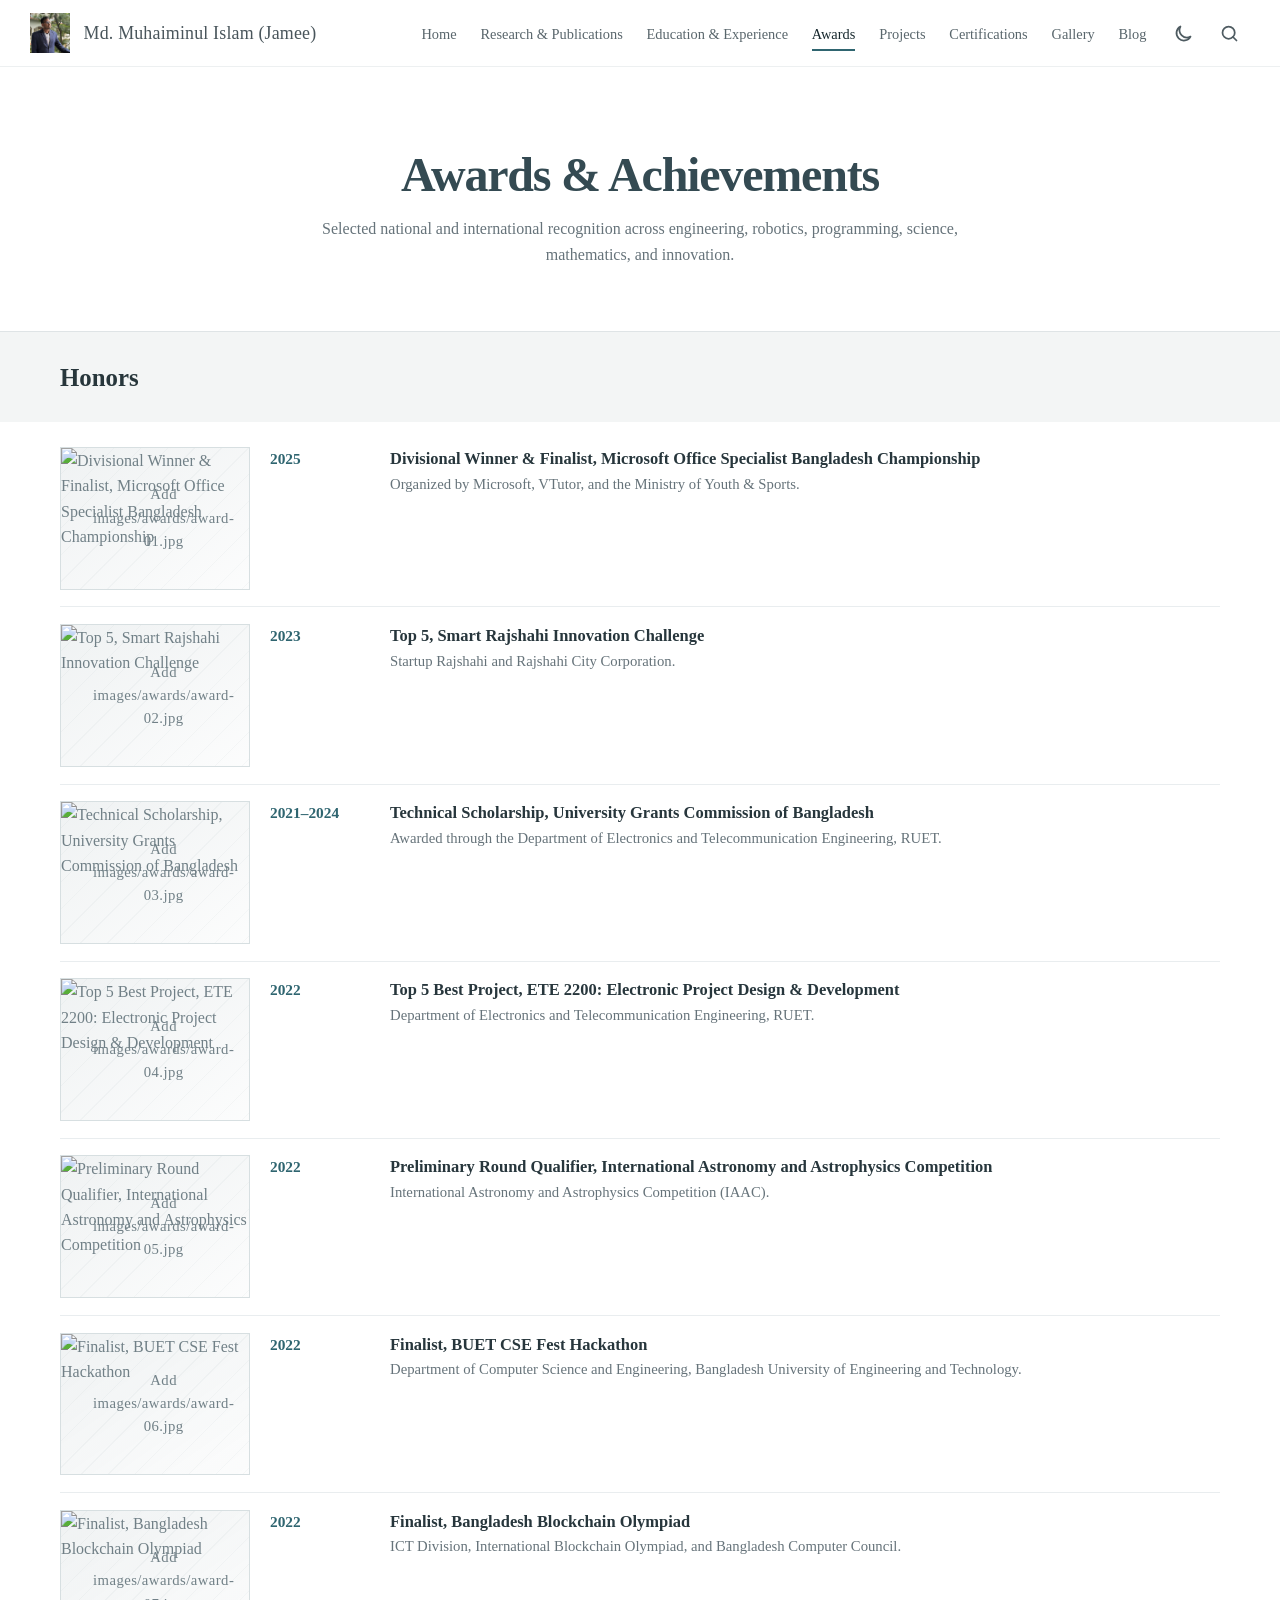
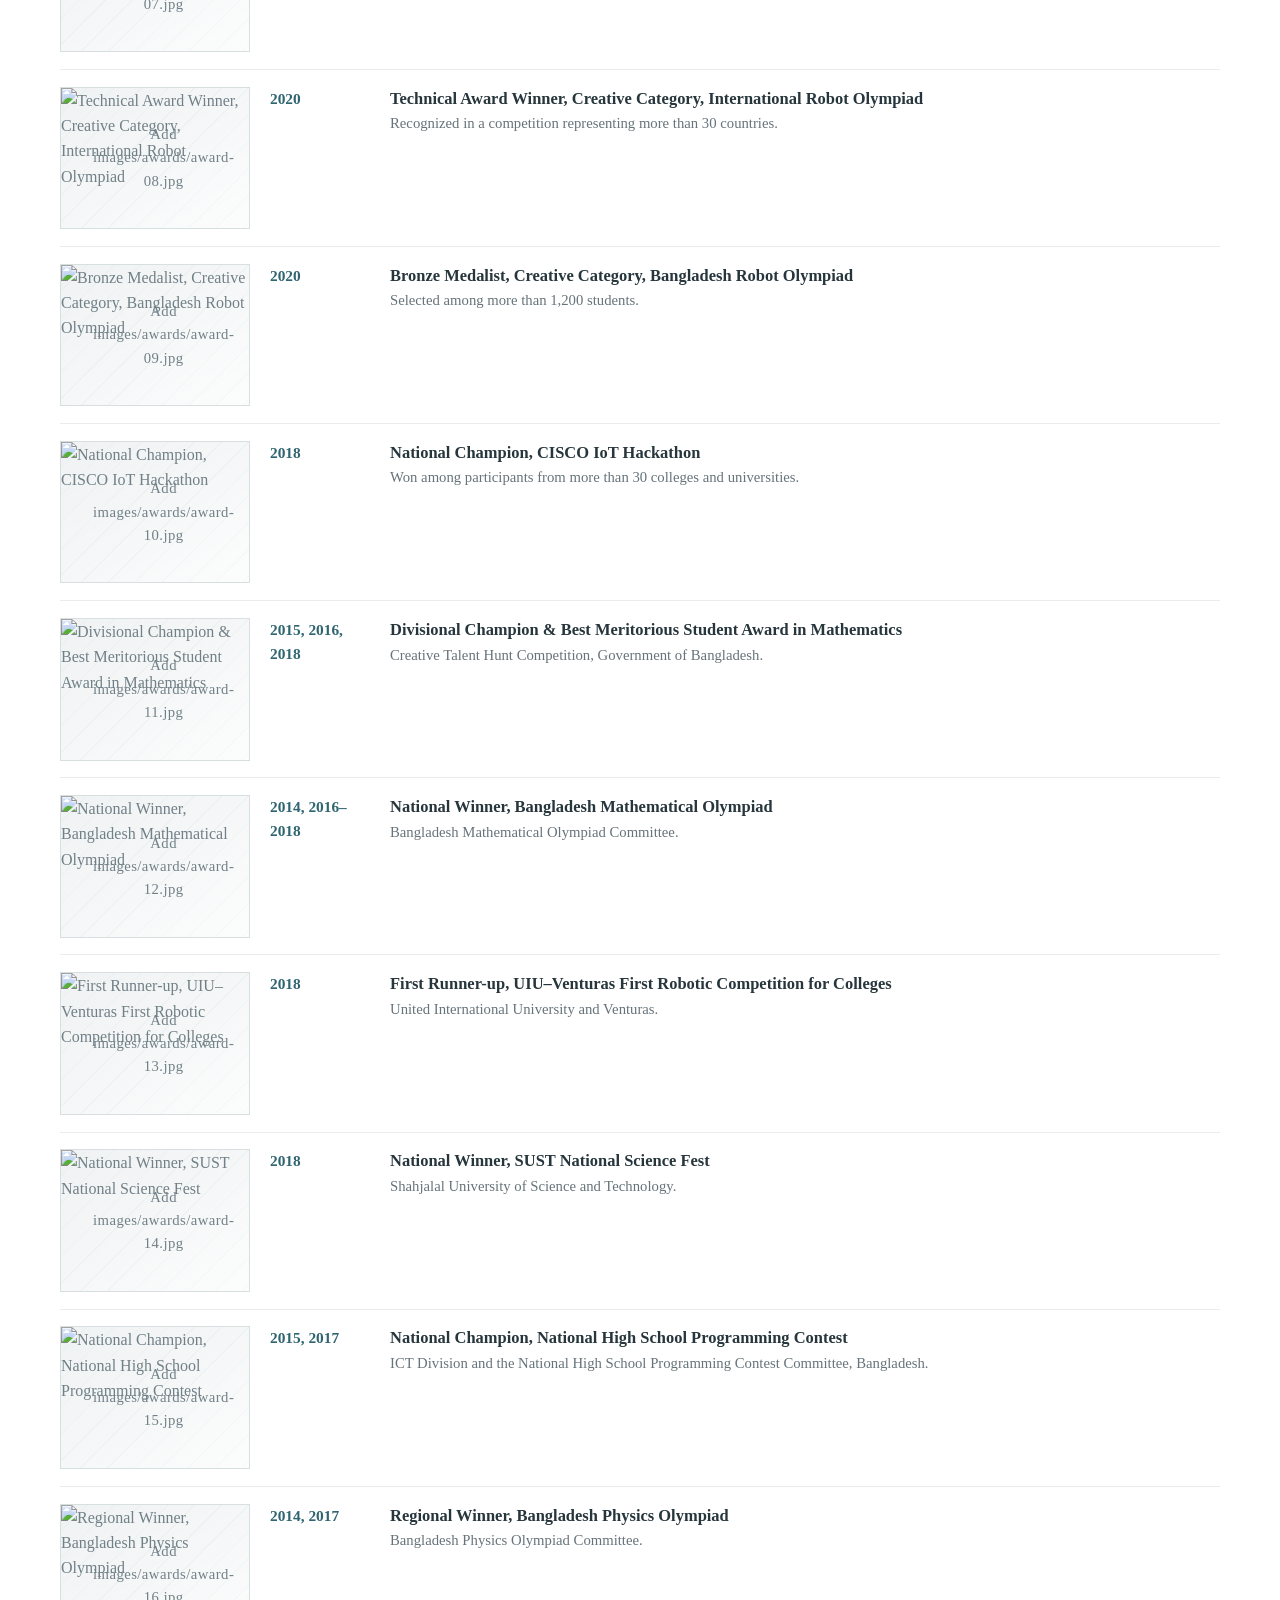
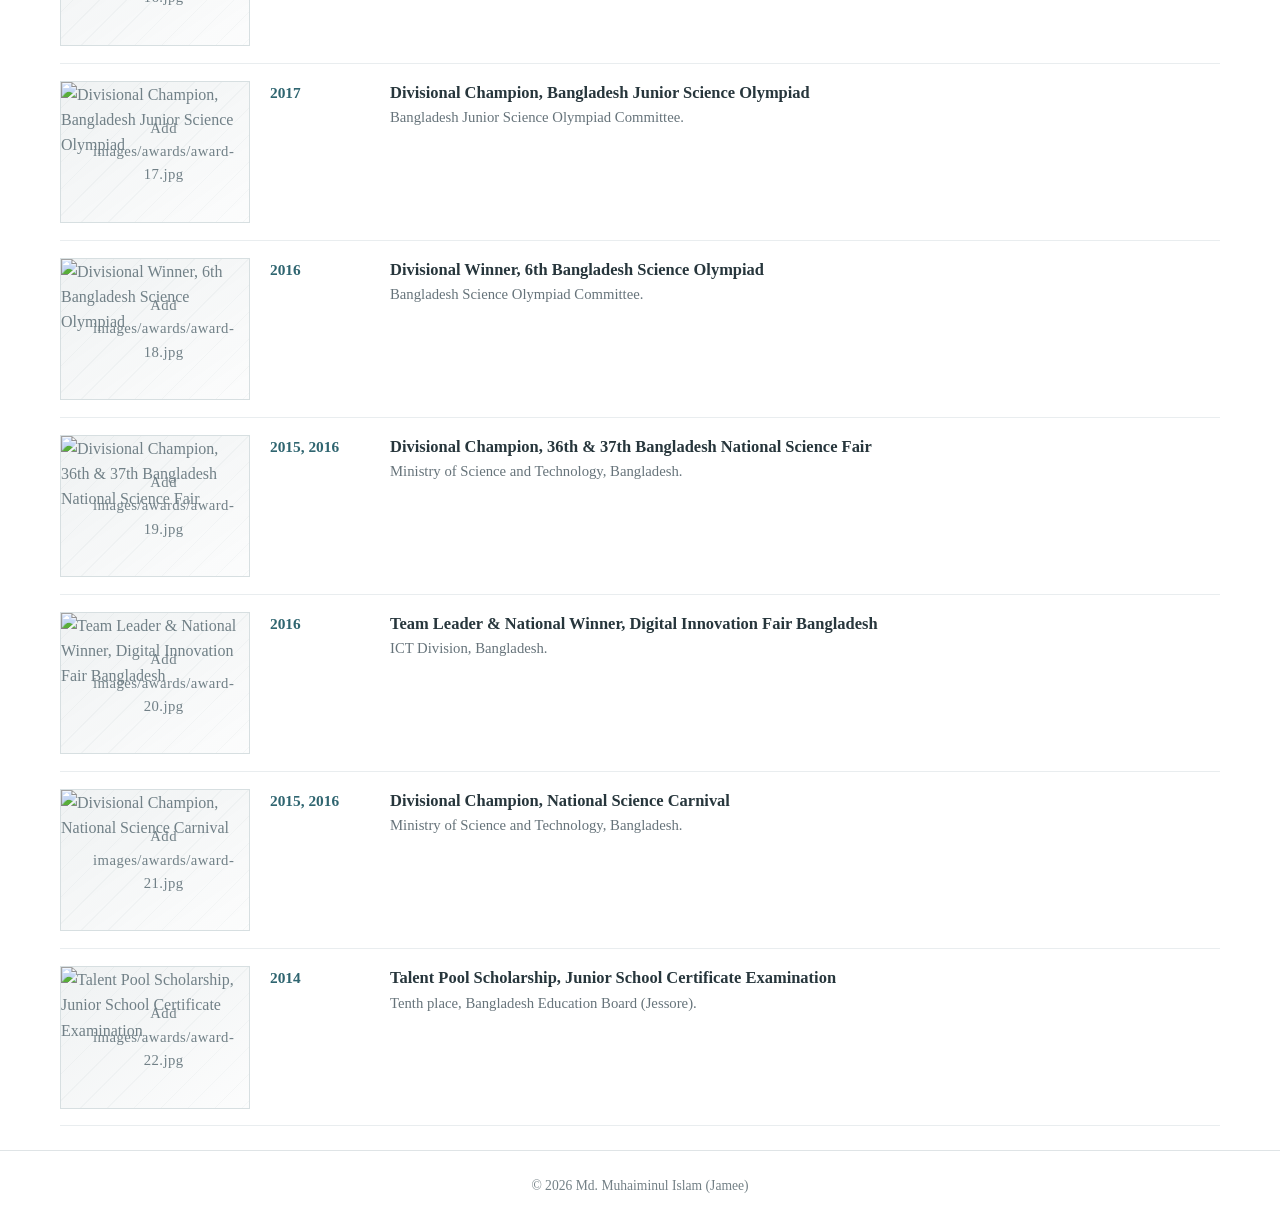
==== awards.html @ 1602b83f "Update display name across portfolio" ====
<!doctype html>
<html lang="en">
<head>
  <meta charset="utf-8">
  <meta name="viewport" content="width=device-width, initial-scale=1">
  <title>Awards & Achievements | Md. Muhaiminul Islam (Jamee)</title>
  <meta name="description" content="Awards and achievements of Md. Muhaiminul Islam (Jamee) in robotics, programming, science, mathematics, innovation, and engineering.">
  <link rel="stylesheet" href="assets/css/site.css">
</head>
<body>
  <a class="skip-link" href="#main-content">Skip to main content</a>
  <header class="site-header"><div class="header-inner"><a class="brand" href="index.html" aria-label="Md. Muhaiminul Islam (Jamee), home"><span class="brand-photo"><span>MIJ</span><img src="images/avatar.jpg" alt=""></span><span>Md. Muhaiminul Islam (Jamee)</span></a><div class="nav-shell"><nav class="site-nav" data-navigation aria-label="Primary navigation"><a href="index.html">Home</a><a href="research.html">Research &amp; Publications</a><a href="experience.html">Education &amp; Experience</a><a href="awards.html" aria-current="page">Awards</a><a href="projects.html">Projects</a><a href="learning.html">Learning</a><a href="gallery.html">Gallery</a><a href="blog.html">Blog</a></nav><button class="icon-button" type="button" data-search-open aria-label="Search this site"><svg viewBox="0 0 24 24" aria-hidden="true"><circle cx="11" cy="11" r="7"></circle><path d="m20 20-4-4"></path></svg></button><button class="menu-button" type="button" data-menu-button aria-expanded="false" aria-label="Open navigation"><svg viewBox="0 0 24 24" aria-hidden="true"><path d="M4 7h16M4 12h16M4 17h16"></path></svg></button></div></div></header>

  <main id="main-content" class="page-shell">
    <header class="page-hero"><h1>Awards &amp; Achievements</h1><p>Selected national and international recognition across engineering, robotics, programming, science, mathematics, and innovation.</p></header>
    <h2 class="band-heading" id="awards-2025">Honors</h2>
    <div class="award-list">
      <article class="award-item"><div class="award-year">2025</div><div><h2>Divisional Winner &amp; Finalist, Microsoft Office Specialist Bangladesh Championship</h2><p>Organized by Microsoft, VTutor, and the Ministry of Youth &amp; Sports.</p></div></article>
      <article class="award-item"><div class="award-year">2023</div><div><h2>Top 5, Smart Rajshahi Innovation Challenge</h2><p>Startup Rajshahi and Rajshahi City Corporation.</p></div></article>
      <article class="award-item"><div class="award-year">2021–2024</div><div><h2>Technical Scholarship, University Grants Commission of Bangladesh</h2><p>Awarded through the Department of Electronics and Telecommunication Engineering, RUET.</p></div></article>
      <article class="award-item"><div class="award-year">2022</div><div><h2>Top 5 Best Project, ETE 2200: Electronic Project Design &amp; Development</h2><p>Department of Electronics and Telecommunication Engineering, RUET.</p></div></article>
      <article class="award-item"><div class="award-year">2022</div><div><h2>Preliminary Round Qualifier, International Astronomy and Astrophysics Competition</h2><p>International Astronomy and Astrophysics Competition (IAAC).</p></div></article>
      <article class="award-item"><div class="award-year">2022</div><div><h2>Finalist, BUET CSE Fest Hackathon</h2><p>Department of Computer Science and Engineering, Bangladesh University of Engineering and Technology.</p></div></article>
      <article class="award-item"><div class="award-year">2022</div><div><h2>Finalist, Bangladesh Blockchain Olympiad</h2><p>ICT Division, International Blockchain Olympiad, and Bangladesh Computer Council.</p></div></article>
      <article class="award-item"><div class="award-year">2020</div><div><h2>Technical Award Winner, Creative Category, International Robot Olympiad</h2><p>Recognized in a competition representing more than 30 countries.</p></div></article>
      <article class="award-item"><div class="award-year">2020</div><div><h2>Bronze Medalist, Creative Category, Bangladesh Robot Olympiad</h2><p>Selected among more than 1,200 students.</p></div></article>
      <article class="award-item"><div class="award-year">2018</div><div><h2>National Champion, CISCO IoT Hackathon</h2><p>Won among participants from more than 30 colleges and universities.</p></div></article>
      <article class="award-item"><div class="award-year">2015, 2016, 2018</div><div><h2>Divisional Champion &amp; Best Meritorious Student Award in Mathematics</h2><p>Creative Talent Hunt Competition, Government of Bangladesh.</p></div></article>
      <article class="award-item"><div class="award-year">2014, 2016–2018</div><div><h2>National Winner, Bangladesh Mathematical Olympiad</h2><p>Bangladesh Mathematical Olympiad Committee.</p></div></article>
      <article class="award-item"><div class="award-year">2018</div><div><h2>First Runner-up, UIU–Venturas First Robotic Competition for Colleges</h2><p>United International University and Venturas.</p></div></article>
      <article class="award-item"><div class="award-year">2018</div><div><h2>National Winner, SUST National Science Fest</h2><p>Shahjalal University of Science and Technology.</p></div></article>
      <article class="award-item"><div class="award-year">2015, 2017</div><div><h2>National Champion, National High School Programming Contest</h2><p>ICT Division and the National High School Programming Contest Committee, Bangladesh.</p></div></article>
      <article class="award-item"><div class="award-year">2014, 2017</div><div><h2>Regional Winner, Bangladesh Physics Olympiad</h2><p>Bangladesh Physics Olympiad Committee.</p></div></article>
      <article class="award-item"><div class="award-year">2017</div><div><h2>Divisional Champion, Bangladesh Junior Science Olympiad</h2><p>Bangladesh Junior Science Olympiad Committee.</p></div></article>
      <article class="award-item"><div class="award-year">2016</div><div><h2>Divisional Winner, 6th Bangladesh Science Olympiad</h2><p>Bangladesh Science Olympiad Committee.</p></div></article>
      <article class="award-item"><div class="award-year">2015, 2016</div><div><h2>Divisional Champion, 36th &amp; 37th Bangladesh National Science Fair</h2><p>Ministry of Science and Technology, Bangladesh.</p></div></article>
      <article class="award-item"><div class="award-year">2016</div><div><h2>Team Leader &amp; National Winner, Digital Innovation Fair Bangladesh</h2><p>ICT Division, Bangladesh.</p></div></article>
      <article class="award-item"><div class="award-year">2015, 2016</div><div><h2>Divisional Champion, National Science Carnival</h2><p>Ministry of Science and Technology, Bangladesh.</p></div></article>
      <article class="award-item"><div class="award-year">2014</div><div><h2>Talent Pool Scholarship, Junior School Certificate Examination</h2><p>Tenth place, Bangladesh Education Board (Jessore).</p></div></article>
    </div>
  </main>

  <footer class="site-footer"><p>© <span data-current-year>2026</span> Md. Muhaiminul Islam (Jamee)</p></footer>
  <div class="search-dialog" data-search-dialog aria-hidden="true" role="dialog" aria-modal="true" aria-labelledby="search-title"><div class="search-panel"><div class="search-topline"><h2 id="search-title">Search this site</h2><button class="search-close" type="button" data-search-close aria-label="Close search">×</button></div><label for="site-search" class="skip-link">Search</label><input id="site-search" class="search-input" type="search" placeholder="Search research, projects, skills…" autocomplete="off" data-search-input><ul class="search-results" data-search-results aria-live="polite"><li class="search-hint">Start typing to search the portfolio.</li></ul></div></div>
  <script src="assets/js/content.js"></script>
  <script src="assets/js/site.js"></script>
</body>
</html>
---- assets/css/site.css ----
:root {
  --font-body: "Book Antiqua", Palatino, "Palatino Linotype", "Palatino LT STD", Georgia, serif;
  --font-heading: "Bookman Old Style", Bookman, "URW Bookman L", Georgia, serif;
  --ink: #20272b;
  --muted: #66737a;
  --heading: #344a52;
  --accent: #2f6570;
  --accent-dark: #214b54;
  --link: #2e5fa6;
  --line: #dfe4e6;
  --band: #f3f5f5;
  --surface: #ffffff;
  --surface-raised: #ffffff;
  --header-bg: rgba(255, 255, 255, 0.97);
  --soft-text: #40545b;
  --code-bg: #eff2f3;
  --code-ink: #27383e;
  --shadow: 0 12px 34px rgba(28, 45, 52, 0.09);
  --radius: 4px;
  --content: 1160px;
  --page-gutter: clamp(0.75rem, 2vw, 1.25rem);
  --page-inset: clamp(1.5rem, 4vw, 2.5rem);
}

* {
  box-sizing: border-box;
}

html {
  scroll-behavior: smooth;
  overflow-x: hidden;
  overflow-x: clip;
}

body {
  min-width: 0;
  margin: 0;
  color: var(--ink);
  background: var(--surface);
  font-family: var(--font-body);
  font-size: 1rem;
  line-height: 1.58;
  -webkit-font-smoothing: antialiased;
  overflow-x: hidden;
  overflow-x: clip;
}

h1,
h2,
h3,
h4,
h5,
h6 {
  font-family: var(--font-heading);
}

main p,
main li {
  text-align: justify;
  text-justify: inter-word;
  overflow-wrap: anywhere;
  hyphens: auto;
}

html.menu-open,
html.search-open,
body.menu-open,
body.search-open {
  overflow: hidden;
}

a {
  color: var(--link);
  text-decoration-thickness: 1px;
  text-underline-offset: 3px;
  overflow-wrap: anywhere;
}

a:hover {
  color: var(--accent-dark);
}

img {
  display: block;
  max-width: 100%;
  height: auto;
}

button,
input {
  font: inherit;
}

.skip-link {
  position: fixed;
  top: 0.5rem;
  left: 0.5rem;
  z-index: 200;
  padding: 0.7rem 1rem;
  color: #fff;
  background: var(--accent-dark);
  transform: translateY(-160%);
  transition: transform 160ms ease;
}

.skip-link:focus {
  transform: translateY(0);
}

.site-header {
  position: sticky;
  top: 0;
  z-index: 100;
  border-bottom: 1px solid #edf0f1;
  background: var(--header-bg);
  backdrop-filter: blur(10px);
}

.header-inner {
  display: flex;
  width: min(calc(100% - var(--page-inset)), 1220px);
  min-height: 66px;
  margin: 0 auto;
  align-items: center;
  justify-content: space-between;
  gap: 2rem;
}

.brand {
  display: inline-flex;
  min-width: max-content;
  align-items: center;
  gap: 0.85rem;
  color: #49555b;
  font-size: 1.12rem;
  font-family: var(--font-heading);
  font-weight: 400;
  letter-spacing: 0.01em;
  text-decoration: none;
}

.brand > span:last-child {
  white-space: nowrap;
}

.brand:hover {
  color: var(--heading);
}

.brand-photo {
  position: relative;
  display: grid;
  width: 40px;
  height: 40px;
  overflow: hidden;
  place-items: center;
  color: #fff;
  background: var(--heading);
  font-size: 0.78rem;
  font-weight: 900;
  letter-spacing: 0.08em;
}

.brand-photo img {
  position: absolute;
  inset: 0;
  width: 100%;
  height: 100%;
  object-fit: cover;
}

.nav-shell {
  display: flex;
  min-width: 0;
  align-items: center;
  gap: 0.25rem;
}

.site-nav {
  display: flex;
  align-items: center;
  gap: 0.05rem;
}

.site-nav a {
  position: relative;
  padding: 1.3rem 0.72rem 1.15rem;
  color: #59666c;
  font-size: 0.9rem;
  text-decoration: none;
  white-space: nowrap;
}

.site-nav a::after {
  position: absolute;
  right: 0.72rem;
  bottom: 0.82rem;
  left: 0.72rem;
  height: 2px;
  content: "";
  background: var(--accent);
  transform: scaleX(0);
  transform-origin: center;
  transition: transform 150ms ease;
}

.site-nav a:hover,
.site-nav a[aria-current="page"] {
  color: #17282e;
}

.site-nav a:hover::after,
.site-nav a[aria-current="page"]::after {
  transform: scaleX(1);
}

.icon-button,
.menu-button {
  display: inline-grid;
  width: 42px;
  height: 42px;
  border: 0;
  border-radius: 50%;
  place-items: center;
  color: #4e5b61;
  background: transparent;
  cursor: pointer;
  transition: background-color 150ms ease, color 150ms ease;
}

.icon-button:hover,
.menu-button:hover {
  color: var(--accent-dark);
  background: var(--band);
}

.icon-button svg,
.menu-button svg {
  width: 21px;
  height: 21px;
  fill: none;
  stroke: currentColor;
  stroke-linecap: round;
  stroke-linejoin: round;
  stroke-width: 2;
}

.menu-button {
  display: none;
}

.page-shell {
  min-height: calc(100vh - 152px);
}

.home-wrap,
.content-wrap {
  width: min(calc(100% - var(--page-inset)), var(--content));
  margin: 0 auto;
}

.home-intro {
  display: grid;
  padding: 2rem 0 2.65rem;
  grid-template-columns: minmax(270px, 0.82fr) minmax(0, 1.18fr);
  gap: clamp(1.5rem, 3.2vw, 2.2rem);
  align-items: start;
}

.home-intro > *,
.quick-grid > *,
.timeline-item > *,
.award-item > *,
.project-grid > *,
.learning-grid > *,
.gallery-grid > *,
.blog-entry > * {
  min-width: 0;
}

.profile-panel {
  position: sticky;
  top: 90px;
}

.media-frame {
  position: relative;
  display: grid;
  width: 100%;
  overflow: hidden;
  place-items: center;
  color: #718087;
  border: 1px solid #d7dfe1;
  background:
    linear-gradient(145deg, rgba(55, 89, 98, 0.08), rgba(55, 89, 98, 0.015)),
    repeating-linear-gradient(135deg, transparent 0 18px, rgba(55, 89, 98, 0.035) 18px 19px);
}

.media-frame::before {
  max-width: 22rem;
  padding: clamp(1rem, 4vw, 2rem);
  content: attr(data-placeholder);
  text-align: center;
  font-size: 0.92rem;
  letter-spacing: 0.03em;
}

.media-frame img {
  position: absolute;
  inset: 0;
  width: 100%;
  height: 100%;
  object-fit: cover;
}

.profile-image {
  min-height: 0;
  aspect-ratio: 4 / 5;
}

.social-links {
  display: grid;
  padding: 0.85rem 0 0;
  grid-template-columns: repeat(2, minmax(0, 1fr));
  gap: 0.3rem 1.6rem;
}

.social-links a {
  display: inline-flex;
  min-width: 0;
  align-items: center;
  gap: 0.45rem;
  color: #2f58a0;
  font-family: var(--font-heading);
  font-size: 0.98rem;
  text-decoration: none;
  transition: color 140ms ease, transform 140ms ease;
}

.profile-link-icon {
  display: inline-grid;
  width: 1.05rem;
  height: 1.05rem;
  flex: 0 0 1.05rem;
  place-items: center;
  color: var(--accent);
}

.profile-link-icon svg {
  width: 100%;
  height: 100%;
  fill: none;
  stroke: currentColor;
  stroke-linecap: round;
  stroke-linejoin: round;
  stroke-width: 1.8;
}

.social-column {
  display: grid;
  align-content: start;
  gap: 0.3rem;
}

.profile-contact {
  margin: 0;
  padding: 0.85rem 0;
  border-bottom: 1px solid var(--line);
  color: var(--muted);
  font-size: 0.92rem;
  list-style: none;
}

.profile-contact li {
  display: grid;
  padding: 0.14rem 0;
  grid-template-columns: 4.5rem minmax(0, 1fr);
  gap: 0.5rem;
  text-align: left;
}

.profile-contact strong {
  display: inline-flex;
  align-items: center;
  gap: 0.4rem;
  color: var(--heading);
  font-family: var(--font-heading);
}

.profile-contact a {
  text-decoration: none;
}

.social-links a:hover {
  color: var(--accent-dark);
  transform: translateY(-1px);
}

.social-links .pending-link {
  cursor: help;
  text-decoration-style: dashed;
}

.bio-panel h1 {
  margin: -0.15rem 0 1.15rem;
  color: var(--heading);
  font-size: clamp(1rem, 5vw, 2.85rem);
  font-weight: 900;
  letter-spacing: -0.025em;
  line-height: 1.1;
  white-space: nowrap;
}

.research-line {
  margin: 0 0 1rem;
  color: #2f3b40;
  line-height: 1.55;
}

.bio-panel p:not(.research-line) {
  margin: 0 0 1rem;
  text-align: justify;
}

.quick-grid {
  display: grid;
  padding: 3.4rem 0;
  border-top: 1px solid var(--line);
  grid-template-columns: repeat(2, minmax(0, 1fr));
  gap: 2.8rem 4rem;
}

.home-section h2,
.section-heading {
  margin: 0 0 1.05rem;
  color: var(--heading);
  font-size: 1.65rem;
  font-weight: 700;
  line-height: 1.2;
}

.skills-section {
  grid-column: 1 / -1;
}

.full-grid-section {
  grid-column: 1 / -1;
}

.skills-summary {
  margin: 0;
  padding: 0.75rem 0 0 1.35rem;
  border-top: 2px solid #7b8589;
}

.skills-summary li {
  margin: 0.17rem 0;
  padding-left: 0.12rem;
  color: var(--ink);
  line-height: 1.34;
}

.skills-summary strong {
  color: #171d20;
  font-family: var(--font-heading);
}

.tag-list {
  display: flex;
  margin: 0;
  padding: 0;
  flex-wrap: wrap;
  gap: 0.55rem;
  list-style: none;
}

.tag-list li {
  padding: 0.42rem 0.72rem;
  border: 1px solid #d8e0e2;
  border-radius: 999px;
  color: #40545b;
  background: #fafbfb;
  font-size: 0.88rem;
}

.plain-list,
.news-list {
  margin: 0;
  padding: 0;
  list-style: none;
}

.plain-list li {
  position: relative;
  margin: 0 0 0.55rem;
  padding-left: 1.05rem;
}

.home-detail-list {
  padding-top: 0.7rem;
  border-top: 2px solid #7b8589;
}

.home-detail-list li {
  margin-bottom: 0.25rem;
  line-height: 1.38;
}

.plain-list li::before {
  position: absolute;
  top: 0.65em;
  left: 0;
  width: 5px;
  height: 5px;
  border-radius: 50%;
  content: "";
  background: var(--accent);
}

.news-list li {
  display: grid;
  padding: 0.78rem 0;
  border-bottom: 1px solid #e8ecee;
  grid-template-columns: 4rem 1fr;
  gap: 1rem;
  transition: background-color 150ms ease, box-shadow 150ms ease, transform 150ms ease;
}

.news-list li:hover {
  border-color: transparent;
  border-radius: var(--radius);
  background: var(--band);
  box-shadow: 0 7px 20px rgba(28, 45, 52, 0.07);
  transform: translateX(4px);
}

.news-list li:last-child {
  border-bottom: 0;
}

.news-year {
  color: var(--accent);
  font-weight: 900;
}

.page-hero {
  padding: clamp(2.5rem, 7vw, 5.1rem) 1.25rem clamp(2rem, 5vw, 4.1rem);
  border-bottom: 1px solid var(--line);
  text-align: center;
}

.page-hero h1 {
  margin: 0;
  color: var(--heading);
  font-size: clamp(2.15rem, 5vw, 3rem);
  font-weight: 900;
  letter-spacing: -0.025em;
  line-height: 1.08;
}

.page-hero p {
  max-width: 700px;
  margin: 1rem auto 0;
  color: var(--muted);
  text-align: center;
}

.year-block,
.section-block {
  padding-bottom: 2.5rem;
}

.year-heading,
.band-heading {
  margin: 0;
  padding: 1.6rem max(1.25rem, calc((100vw - var(--content)) / 2));
  color: #27363b;
  background: var(--band);
  font-family: var(--font-heading);
  font-size: 1.55rem;
  font-weight: 700;
}

.publication-list,
.timeline,
.award-list,
.project-grid,
.learning-grid,
.gallery-grid {
  width: min(calc(100% - var(--page-inset)), var(--content));
  margin-right: auto;
  margin-left: auto;
}

.publication-item {
  padding: 1.75rem 0;
  border-bottom: 1px solid #e8ecee;
}

.publication-item:last-child {
  border-bottom: 0;
}

.publication-item h2 {
  margin: 0 0 0.2rem;
  color: #252d31;
  font-family: var(--font-heading);
  font-size: 1.06rem;
  line-height: 1.42;
}

.publication-item p {
  margin: 0.1rem 0;
  color: #3e484d;
}

.publication-links {
  display: flex;
  margin-top: 0.5rem;
  flex-wrap: wrap;
  gap: 0.9rem;
  font-size: 0.9rem;
}

.section-intro {
  max-width: 780px;
  margin: 0 auto;
  padding: 2.4rem 0 2.8rem;
  color: #445158;
  text-align: center;
}

.section-intro p {
  margin: 0;
}

.data-record-note {
  padding: 0 0 4rem;
}

.timeline {
  padding-top: 0.6rem;
  padding-bottom: 1.2rem;
}

.timeline-item {
  display: grid;
  padding: 1.7rem 0;
  border-bottom: 1px solid #e7ebed;
  grid-template-columns: 210px minmax(0, 1fr);
  gap: 2rem;
}

.timeline-visual {
  min-height: 0;
  aspect-ratio: 4 / 3;
  grid-column: 1;
  grid-row: 1 / span 2;
}

.timeline-item:last-child {
  border-bottom: 0;
}

.timeline-meta {
  display: flex;
  grid-column: 2;
  align-items: baseline;
  justify-content: space-between;
  gap: 1rem;
  color: var(--muted);
  font-size: 0.9rem;
}

.timeline-meta strong {
  display: inline;
  color: var(--accent);
  font-size: 1rem;
}

.timeline-content {
  grid-column: 2;
}

.timeline-content h2,
.timeline-content h3 {
  margin: 0 0 0.25rem;
  color: #25363c;
  font-family: var(--font-heading);
  font-size: 1.15rem;
}

.timeline-role {
  margin: 0 0 0.6rem;
  color: #4a5a60;
  font-style: italic;
}

.timeline-content p:last-child,
.timeline-content ul:last-child {
  margin-bottom: 0;
}

.compact-points {
  margin: 0.65rem 0 0;
  padding-left: 1.15rem;
}

.compact-points li {
  margin-bottom: 0.35rem;
}

.award-list {
  padding: 0.5rem 0 1.5rem;
}

.award-item {
  display: grid;
  padding: 1.05rem 0;
  border-bottom: 1px solid #e9edef;
  grid-template-columns: 190px 100px minmax(0, 1fr);
  gap: 1.25rem;
}

.award-media {
  min-height: 0;
  aspect-ratio: 4 / 3;
}

.award-year {
  color: var(--accent);
  font-size: 0.96rem;
  font-weight: 900;
}

.award-item h2 {
  margin: 0 0 0.15rem;
  color: #27363c;
  font-family: var(--font-heading);
  font-size: 1.03rem;
  line-height: 1.4;
}

.award-item p {
  margin: 0;
  color: var(--muted);
  font-size: 0.92rem;
}

.project-grid,
.learning-grid,
.gallery-grid {
  display: grid;
  padding: 2.6rem 0 3.5rem;
  grid-template-columns: repeat(2, minmax(0, 1fr));
  gap: 1.6rem;
}

.project-card,
.learning-card,
.gallery-card {
  overflow: hidden;
  border: 1px solid #dfe5e7;
  border-radius: var(--radius);
  background: var(--surface-raised);
  transition: border-color 150ms ease, box-shadow 150ms ease, transform 150ms ease;
}

.project-card:hover,
.learning-card:hover,
.gallery-card:hover {
  border-color: #c4d0d4;
  box-shadow: var(--shadow);
  transform: translateY(-2px);
}

.project-card {
  display: flex;
  min-height: 100%;
  flex-direction: column;
}

.project-card .media-frame {
  min-height: 0;
  aspect-ratio: 16 / 10;
  border: 0;
  border-bottom: 1px solid #dfe5e7;
}

.project-copy {
  display: flex;
  height: 100%;
  padding: 1.35rem 1.5rem 1.5rem;
  flex-direction: column;
}

.project-number {
  margin-bottom: 1rem;
  color: var(--accent);
  font-size: 0.82rem;
  font-weight: 900;
  letter-spacing: 0.12em;
  text-transform: uppercase;
}

.project-card h2 {
  margin: 0 0 0.75rem;
  color: #24343a;
  font-family: var(--font-heading);
  font-size: 1.25rem;
  line-height: 1.35;
}

.project-card p {
  margin: 0 0 1rem;
  color: #4d5a60;
}

.project-skills-title {
  margin-top: auto;
  color: var(--heading);
  font-family: var(--font-heading);
}

.project-skill-list {
  margin: 0.35rem 0 0;
  padding-left: 1.2rem;
}

.project-skill-list li {
  margin: 0.16rem 0;
  text-align: left;
}

.project-card .tag-list {
  display: block;
  margin-top: auto;
  padding-left: 1.2rem;
  list-style: disc;
}

.project-card .tag-list::before {
  display: block;
  margin: 0 0 0.35rem -1.2rem;
  color: var(--heading);
  content: "Skills:";
  font-family: var(--font-heading);
  font-weight: 700;
}

.project-card .tag-list li {
  margin: 0.16rem 0;
  padding: 0;
  border: 0;
  border-radius: 0;
  color: var(--ink);
  background: transparent;
  text-align: left;
}

.learning-grid {
  grid-template-columns: repeat(2, minmax(0, 1fr));
}

.learning-card .media-frame {
  min-height: 0;
  aspect-ratio: 16 / 10;
  border: 0;
  border-bottom: 1px solid #dfe5e7;
}

.learning-copy,
.gallery-caption {
  padding: 1rem 1.15rem 1.15rem;
}

.learning-copy h2,
.gallery-caption h2 {
  margin: 0 0 0.25rem;
  color: #27383e;
  font-family: var(--font-heading);
  font-size: 1.05rem;
  line-height: 1.35;
}

.learning-copy p,
.gallery-caption p {
  margin: 0;
  color: var(--muted);
  font-size: 0.9rem;
}

.learning-status {
  display: inline-block;
  padding: 0.18rem 0.5rem;
  border: 1px solid #cad7da;
  border-radius: 999px;
  color: var(--accent-dark);
  background: #f5f9f9;
  font-size: 0.72rem;
  font-weight: 900;
  letter-spacing: 0.05em;
  text-transform: uppercase;
}

.learning-actions {
  display: flex;
  margin-top: 0.65rem;
  align-items: center;
  flex-wrap: wrap;
  gap: 0.55rem;
}

.certificate-link {
  color: var(--link);
  font-family: var(--font-heading);
  font-size: 0.82rem;
  font-weight: 700;
  text-decoration: none;
}

.certificate-link:hover {
  text-decoration: underline;
}

.gallery-grid {
  grid-template-columns: repeat(3, minmax(0, 1fr));
}

.gallery-card .media-frame {
  aspect-ratio: 4 / 3;
  border: 0;
  border-bottom: 1px solid #dfe5e7;
}

.replacement-note {
  padding: 1rem 1.2rem;
  border: 1px solid #cad7da;
  border-left: 4px solid var(--accent);
  color: #405159;
  background: #f7fafa;
}

.replacement-note strong {
  color: var(--heading);
}

.blog-page {
  --blog-bg: var(--surface);
  --blog-surface: var(--band);
  --blog-line: var(--line);
  --blog-text: var(--ink);
  --blog-heading: var(--heading);
  color: var(--blog-text);
  background: var(--blog-bg);
}

.blog-page .site-header {
  border-color: var(--blog-line);
  background: var(--header-bg);
}

.blog-page .brand,
.blog-page .site-nav a,
.blog-page .icon-button,
.blog-page .menu-button {
  color: var(--muted);
}

.blog-page .brand:hover,
.blog-page .site-nav a:hover,
.blog-page .site-nav a[aria-current="page"],
.blog-page .icon-button:hover,
.blog-page .menu-button:hover {
  color: var(--heading);
}

.blog-page .icon-button:hover,
.blog-page .menu-button:hover {
  background: var(--band);
}

.blog-page .site-nav a::after {
  background: #839fc8;
}

.blog-page .brand-photo {
  color: #fff;
  background: var(--heading);
}

.blog-main,
.article-main {
  width: min(calc(100% - var(--page-inset)), 880px);
  margin: 0 auto;
  padding: 3.3rem 0 5rem;
}

.blog-main h1,
.article-main h1,
.article-main h2,
.article-main h3 {
  color: var(--blog-heading);
  font-family: var(--font-heading);
}

.blog-main h1 {
  margin: 0 0 0.6rem;
  font-size: clamp(2.4rem, 6vw, 3.2rem);
  line-height: 1.1;
}

.blog-lead {
  max-width: 820px;
  margin: 0 0 2.6rem;
  color: var(--muted);
  font-size: 1.08rem;
}

.blog-list {
  margin: 0;
  padding: 0;
  list-style: none;
}

.blog-entry {
  display: grid;
  padding: 1.2rem 0 1.6rem;
  border-bottom: 1px solid var(--blog-line);
  grid-template-columns: 106px minmax(0, 1fr);
  gap: 1.4rem;
}

.blog-thumb {
  display: block;
  color: inherit;
  text-decoration: none;
}

.blog-thumb .media-frame {
  width: 106px;
  aspect-ratio: 1;
  border-color: var(--blog-line);
  border-radius: 5px;
}

.blog-icon {
  display: grid;
  width: 106px;
  aspect-ratio: 1;
  border: 1px solid var(--blog-line);
  border-radius: 5px;
  place-items: center;
  color: var(--accent);
  background: var(--blog-surface);
  font-family: var(--font-heading);
  font-size: 2rem;
}

.blog-entry h2 {
  margin: 0 0 0.35rem;
  color: var(--blog-heading);
  font-family: var(--font-heading);
  font-size: 1.18rem;
}

.blog-entry h2 a {
  color: inherit;
  text-decoration: none;
}

.blog-entry h2 a:hover {
  color: var(--link);
}

.blog-entry time,
.blog-entry p {
  color: var(--muted);
}

.blog-entry p {
  margin: 0.3rem 0 0;
}

.draft-badge {
  display: inline-block;
  margin-top: 0.75rem;
  color: #8493a6;
  font-size: 0.75rem;
  font-weight: 900;
  letter-spacing: 0.1em;
  text-transform: uppercase;
}

.blog-page .site-footer {
  border-color: var(--blog-line);
  color: var(--muted);
}

.blog-page .site-footer a {
  color: var(--link);
}

.blog-page .search-dialog {
  background: color-mix(in srgb, var(--surface) 97%, transparent);
}

.blog-page .search-topline h2,
.blog-page .search-results a {
  color: var(--blog-heading);
}

.blog-page .search-input {
  color: var(--ink);
}

.blog-page .search-results li {
  border-color: var(--blog-line);
}

.article-main {
  max-width: 880px;
}

.article-main > header {
  margin-bottom: 1.8rem;
}

.article-main h1 {
  max-width: 850px;
  margin: 0 0 0.7rem;
  font-size: clamp(2.2rem, 5.5vw, 3.3rem);
  line-height: 1.12;
}

.article-date {
  color: var(--muted);
}

.article-hero {
  display: grid;
  min-height: clamp(190px, 35vw, 310px);
  margin: 1.8rem 0 2rem;
  border: 1px solid var(--blog-line);
  border-radius: 8px;
  place-items: center;
  color: var(--accent);
  background: var(--blog-surface);
  text-align: center;
}

.article-main p,
.article-main li {
  font-size: 1.02rem;
  line-height: 1.72;
}

.article-main h2 {
  margin: 2.4rem 0 0.75rem;
  font-size: 1.8rem;
}

.article-main h3 {
  margin: 1.8rem 0 0.55rem;
  font-size: 1.28rem;
}

.article-main code {
  padding: 0.12rem 0.3rem;
  border-radius: 3px;
  color: var(--code-ink);
  background: var(--code-bg);
}

.article-main pre {
  max-width: 100%;
  overflow-x: auto;
  padding: 1.2rem;
  border: 1px solid var(--line);
  border-radius: 5px;
  background: var(--code-bg);
}

.article-main pre code {
  padding: 0;
  background: transparent;
}

.back-link {
  display: inline-block;
  margin-top: 2.2rem;
  color: var(--link);
}

.site-footer {
  padding: 1.5rem 1.25rem;
  border-top: 1px solid var(--line);
  color: #738086;
  font-size: 0.85rem;
  text-align: center;
}

.site-footer p {
  margin: 0;
}

.search-dialog {
  position: fixed;
  z-index: 300;
  inset: 0;
  display: none;
  overflow-y: auto;
  padding: clamp(1.5rem, 7vw, 5rem) 1.25rem;
  align-items: flex-start;
  justify-content: center;
  background: rgba(242, 245, 246, 0.98);
}

.search-dialog.is-open {
  display: flex;
}

.search-panel {
  width: min(100%, 760px);
}

.search-topline {
  display: flex;
  margin-bottom: 1.5rem;
  align-items: center;
  justify-content: space-between;
  gap: 1rem;
}

.search-topline h2 {
  margin: 0;
  color: var(--heading);
  font-size: clamp(2rem, 6vw, 3.2rem);
  font-weight: 900;
}

.search-close {
  border: 0;
  color: #45555c;
  background: transparent;
  font-size: 2rem;
  cursor: pointer;
}

.search-input {
  width: 100%;
  padding: 1rem 0;
  border: 0;
  border-bottom: 2px solid #9aa8ad;
  outline: 0;
  color: #203036;
  background: transparent;
  font-size: 1.35rem;
}

.search-input:focus {
  border-color: var(--accent);
}

.search-results {
  margin: 1.5rem 0 0;
  padding: 0;
  list-style: none;
}

.search-results li {
  padding: 1rem 0;
  border-bottom: 1px solid #d8dfe1;
}

.search-results a {
  display: block;
  color: #2b3b41;
  font-size: 1.05rem;
  font-weight: 700;
  text-decoration: none;
}

.search-results p {
  margin: 0.2rem 0 0;
  color: var(--muted);
  font-size: 0.92rem;
}

.search-hint {
  color: var(--muted);
}

html[data-theme="dark"] {
  color-scheme: dark;
  --ink: #dbe2e4;
  --muted: #aab6ba;
  --heading: #edf2f3;
  --accent: #8cb9c2;
  --accent-dark: #b8dbe0;
  --link: #9fc1f2;
  --line: #344247;
  --band: #192226;
  --surface: #111719;
  --surface-raised: #172024;
  --header-bg: rgba(17, 23, 25, 0.97);
  --soft-text: #c0cbce;
  --code-bg: #0d1214;
  --code-ink: #dbe6e9;
  --shadow: 0 14px 34px rgba(0, 0, 0, 0.3);
}

html[data-theme="dark"] .site-header {
  border-color: var(--line);
}

html[data-theme="dark"] .brand,
html[data-theme="dark"] .site-nav a,
html[data-theme="dark"] .icon-button,
html[data-theme="dark"] .menu-button {
  color: var(--muted);
}

html[data-theme="dark"] .brand:hover,
html[data-theme="dark"] .site-nav a:hover,
html[data-theme="dark"] .site-nav a[aria-current="page"],
html[data-theme="dark"] .icon-button:hover,
html[data-theme="dark"] .menu-button:hover {
  color: var(--heading);
}

html[data-theme="dark"] .brand-photo {
  color: #111719;
  background: #d9e4e7;
}

html[data-theme="dark"] .media-frame {
  color: #a7b5b9;
  border-color: var(--line);
  background:
    linear-gradient(145deg, rgba(139, 185, 194, 0.1), rgba(139, 185, 194, 0.025)),
    repeating-linear-gradient(135deg, transparent 0 18px, rgba(139, 185, 194, 0.045) 18px 19px);
}

html[data-theme="dark"] .social-links a,
html[data-theme="dark"] .publication-links a {
  color: var(--link);
}

html[data-theme="dark"] .research-line,
html[data-theme="dark"] .tag-list li,
html[data-theme="dark"] .publication-item p,
html[data-theme="dark"] .timeline-role,
html[data-theme="dark"] .project-card p,
html[data-theme="dark"] .replacement-note {
  color: var(--soft-text);
}

html[data-theme="dark"] .skills-summary strong,
html[data-theme="dark"] .publication-item h2,
html[data-theme="dark"] .timeline-content h2,
html[data-theme="dark"] .timeline-content h3,
html[data-theme="dark"] .award-item h2,
html[data-theme="dark"] .project-card h2,
html[data-theme="dark"] .learning-copy h2,
html[data-theme="dark"] .gallery-caption h2,
html[data-theme="dark"] .year-heading,
html[data-theme="dark"] .band-heading {
  color: var(--heading);
}

html[data-theme="dark"] .tag-list li,
html[data-theme="dark"] .learning-status,
html[data-theme="dark"] .replacement-note {
  border-color: var(--line);
  background: var(--band);
}

html[data-theme="dark"] .project-card,
html[data-theme="dark"] .learning-card,
html[data-theme="dark"] .gallery-card,
html[data-theme="dark"] .publication-item,
html[data-theme="dark"] .timeline-item,
html[data-theme="dark"] .award-item,
html[data-theme="dark"] .news-list li {
  border-color: var(--line);
}

html[data-theme="dark"] .search-dialog {
  background: rgba(17, 23, 25, 0.98);
}

html[data-theme="dark"] .search-input,
html[data-theme="dark"] .search-results a,
html[data-theme="dark"] .search-topline h2 {
  color: var(--heading);
}

html[data-theme="dark"] .search-results li {
  border-color: var(--line);
}

html[data-theme="dark"] .blog-page {
  --blog-bg: var(--surface);
  --blog-surface: var(--band);
  --blog-line: var(--line);
  --blog-text: var(--ink);
  --blog-heading: var(--heading);
}

.theme-toggle .sun-icon,
html[data-theme="dark"] .theme-toggle .moon-icon {
  display: none;
}

html[data-theme="dark"] .theme-toggle .sun-icon {
  display: block;
}

@media (max-width: 1100px) {
  .header-inner {
    gap: 1rem;
  }

  .site-nav a {
    padding-right: 0.48rem;
    padding-left: 0.48rem;
    font-size: 0.82rem;
  }
}

@media (max-width: 1024px) {
  .site-header {
    background: var(--surface-raised);
    backdrop-filter: none;
  }

  .menu-button {
    display: inline-grid;
  }

  .site-nav {
    position: fixed;
    top: 66px;
    right: 0;
    bottom: 0;
    left: 0;
    z-index: 110;
    width: 100%;
    overflow-y: auto;
    padding: 0.9rem var(--page-gutter) 2rem;
    align-items: stretch;
    flex-direction: column;
    gap: 0.2rem;
    overscroll-behavior: contain;
    scrollbar-width: none;
    background: var(--surface-raised);
    box-shadow: none;
    opacity: 0;
    visibility: hidden;
    pointer-events: none;
    transform: translateY(-0.5rem);
    transition: opacity 150ms ease, transform 150ms ease, visibility 150ms ease;
  }

  .site-nav::-webkit-scrollbar {
    display: none;
  }

  .blog-page .site-nav {
    background: var(--surface-raised);
    box-shadow: none;
  }

  html[data-theme="dark"] .site-nav {
    background: var(--surface-raised);
    box-shadow: none;
  }

  .blog-page .site-nav a {
    border-color: var(--blog-line);
  }

  .site-nav.is-open {
    opacity: 1;
    visibility: visible;
    pointer-events: auto;
    transform: translateY(0);
  }

  .site-nav a {
    padding: 0.9rem 1.1rem;
    border: 0;
    border-radius: 8px;
    font-size: 1.05rem;
    line-height: 1.35;
  }

  .site-nav a::after {
    display: none;
  }

  .site-nav a:hover,
  .site-nav a[aria-current="page"] {
    background: var(--band);
  }

  .gallery-grid {
    grid-template-columns: repeat(2, minmax(0, 1fr));
  }
}

@media (max-width: 860px) {
  .home-intro {
    padding-top: 1.4rem;
    grid-template-columns: 1fr;
  }

  .profile-panel {
    position: static;
    width: min(100%, 430px);
    margin: 0 auto;
  }

  .bio-panel h1 {
    margin-top: 0.4rem;
  }
}

@media (max-width: 800px) {
  .timeline-item,
  .award-item {
    grid-template-columns: 1fr;
    gap: 0.5rem;
  }

  .timeline-visual,
  .timeline-meta,
  .timeline-content {
    grid-column: 1;
  }

  .timeline-visual {
    width: min(100%, 420px);
    grid-row: auto;
    margin-bottom: 0.75rem;
  }

  .award-media {
    width: min(100%, 320px);
  }

  .timeline-meta {
    align-items: flex-start;
    flex-direction: column;
    gap: 0.1rem;
  }
}

@media (max-width: 720px) {
  .header-inner,
  .home-wrap,
  .content-wrap,
  .publication-list,
  .timeline,
  .award-list,
  .project-grid,
  .learning-grid,
  .gallery-grid {
    width: min(calc(100% - var(--page-inset)), var(--content));
  }

  .brand {
    font-size: 0.98rem;
  }

  .brand-photo {
    width: 36px;
    height: 36px;
  }

  .quick-grid {
    padding: 2.4rem 0;
    grid-template-columns: 1fr;
    gap: 2.2rem;
  }

  .project-grid,
  .learning-grid,
  .gallery-grid {
    grid-template-columns: 1fr;
  }

  .blog-main,
  .article-main {
    width: min(calc(100% - var(--page-inset)), 880px);
    padding-top: 2.2rem;
  }

  .blog-entry {
    grid-template-columns: 76px minmax(0, 1fr);
    gap: 1rem;
  }

  .blog-icon {
    width: 76px;
  }

  .blog-thumb .media-frame {
    width: 76px;
  }

  .news-list li {
    grid-template-columns: 3.5rem 1fr;
  }

  .year-heading,
  .band-heading {
    padding-right: 0.75rem;
    padding-left: 0.75rem;
  }
}

@media (max-width: 520px) {
  .header-inner {
    gap: 0.35rem;
  }

  .brand {
    min-width: 0;
    gap: 0.4rem;
    font-size: clamp(0.64rem, 2.75vw, 0.82rem);
  }

  .brand > span:last-child {
    display: inline;
  }

  .brand-photo {
    width: 32px;
    height: 32px;
    flex: 0 0 auto;
  }

  .nav-shell {
    gap: 0;
  }

  .icon-button,
  .menu-button {
    width: 36px;
    height: 36px;
  }

  .site-nav {
    width: 100%;
  }

  .social-links {
    gap: 0.3rem 0.75rem;
  }

  .profile-contact li {
    grid-template-columns: 4rem minmax(0, 1fr);
    gap: 0.35rem;
  }

  .page-hero {
    padding-right: var(--page-gutter);
    padding-left: var(--page-gutter);
  }

  .project-copy {
    padding: 1.1rem;
  }

  .search-dialog {
    padding-right: var(--page-gutter);
    padding-left: var(--page-gutter);
  }
}

@media (max-width: 440px) {
  .blog-entry {
    grid-template-columns: 1fr;
    gap: 0.8rem;
  }

  .blog-icon,
  .blog-thumb .media-frame {
    width: 88px;
  }

  .news-list li {
    grid-template-columns: 1fr;
    gap: 0.15rem;
  }

  .year-heading,
  .band-heading {
    font-size: 1.3rem;
  }
}

@media (max-height: 700px) and (min-width: 861px) {
  .profile-panel {
    position: static;
  }
}

@media (prefers-reduced-motion: reduce) {
  *,
  *::before,
  *::after {
    scroll-behavior: auto !important;
    transition-duration: 0.01ms !important;
  }
}
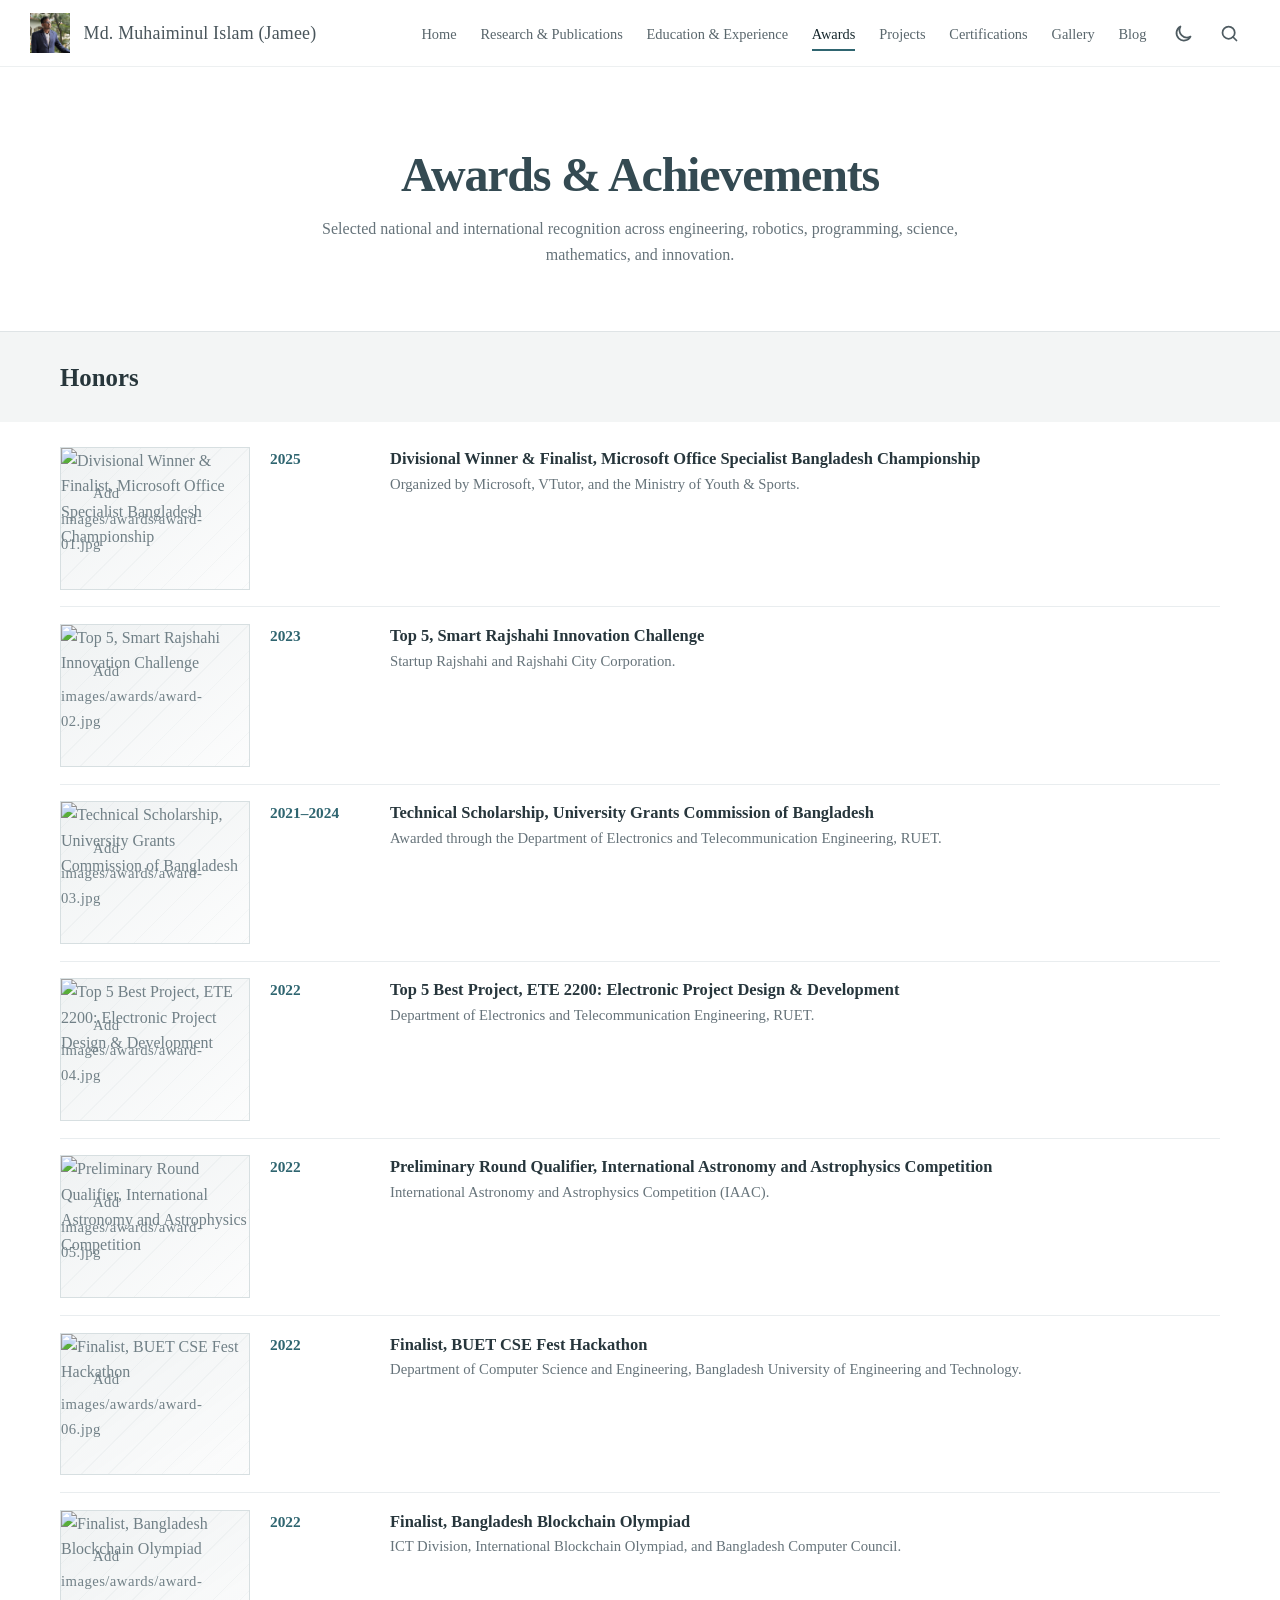
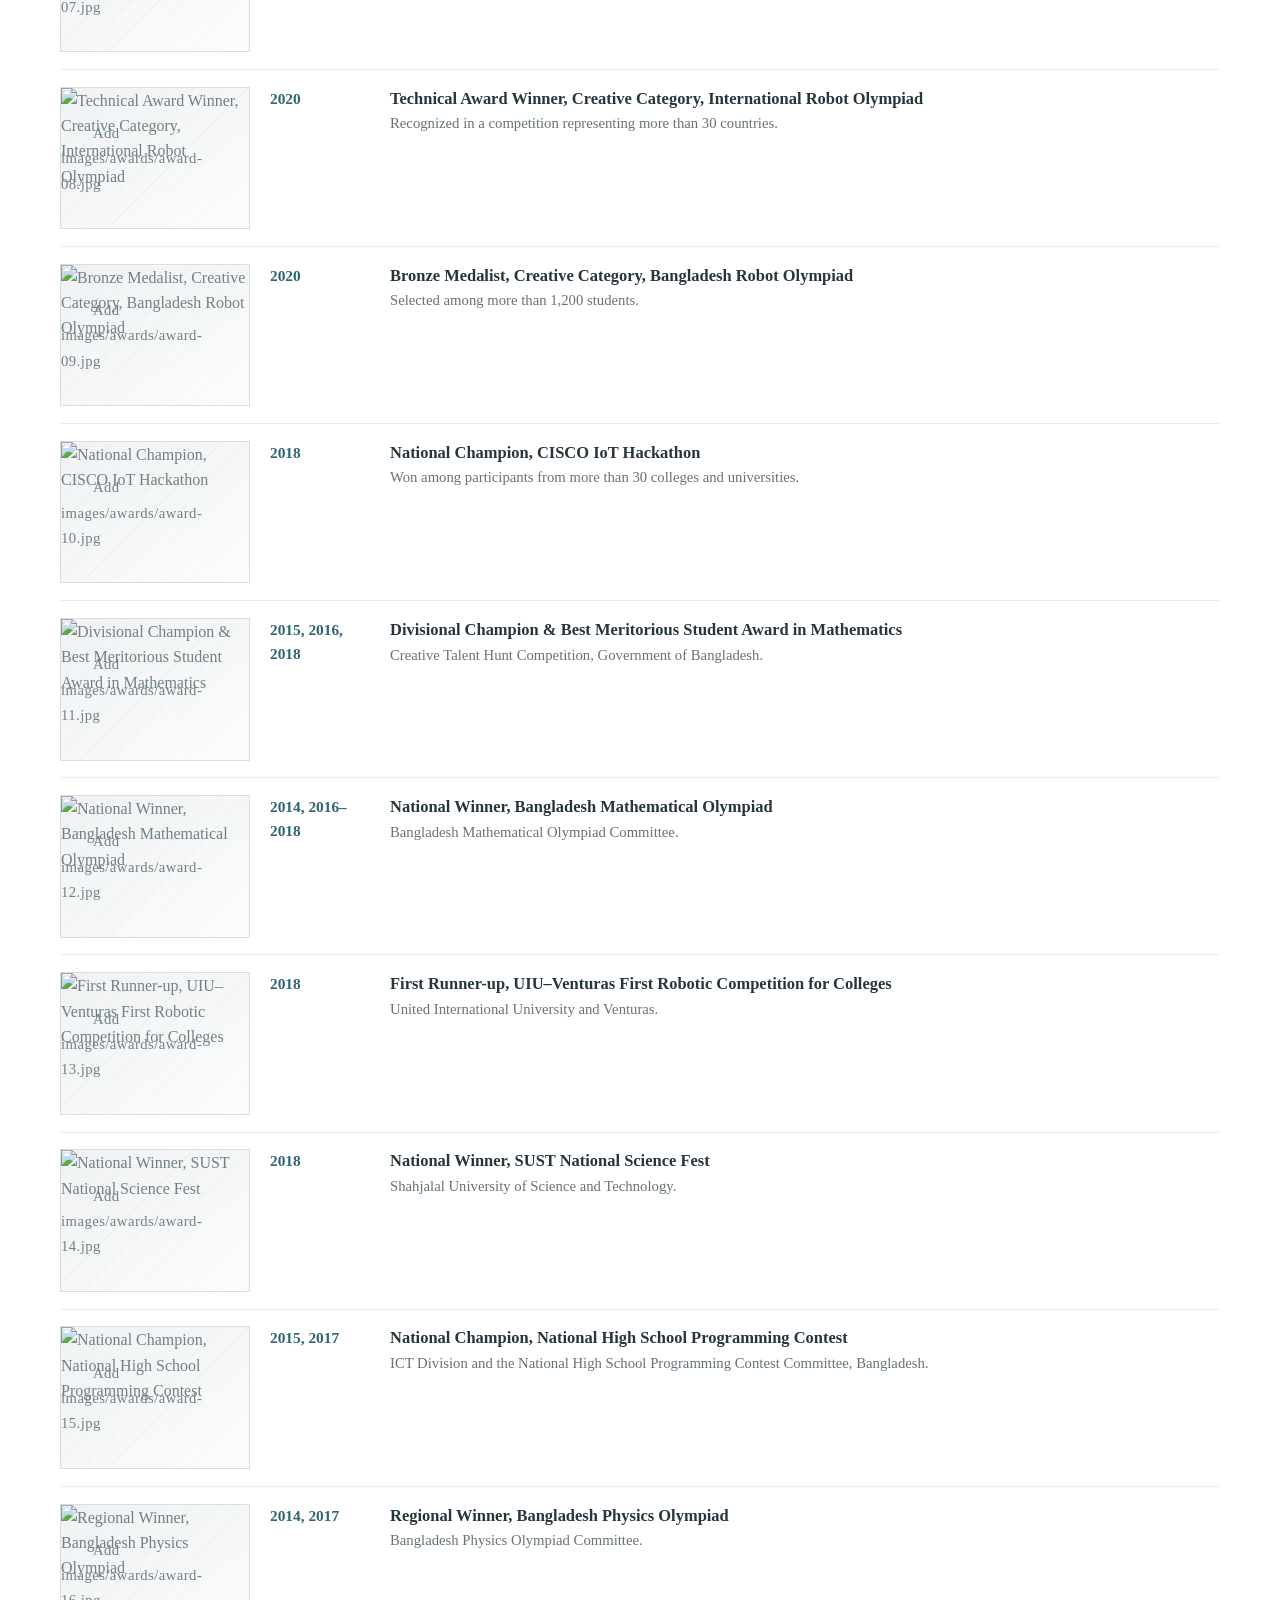
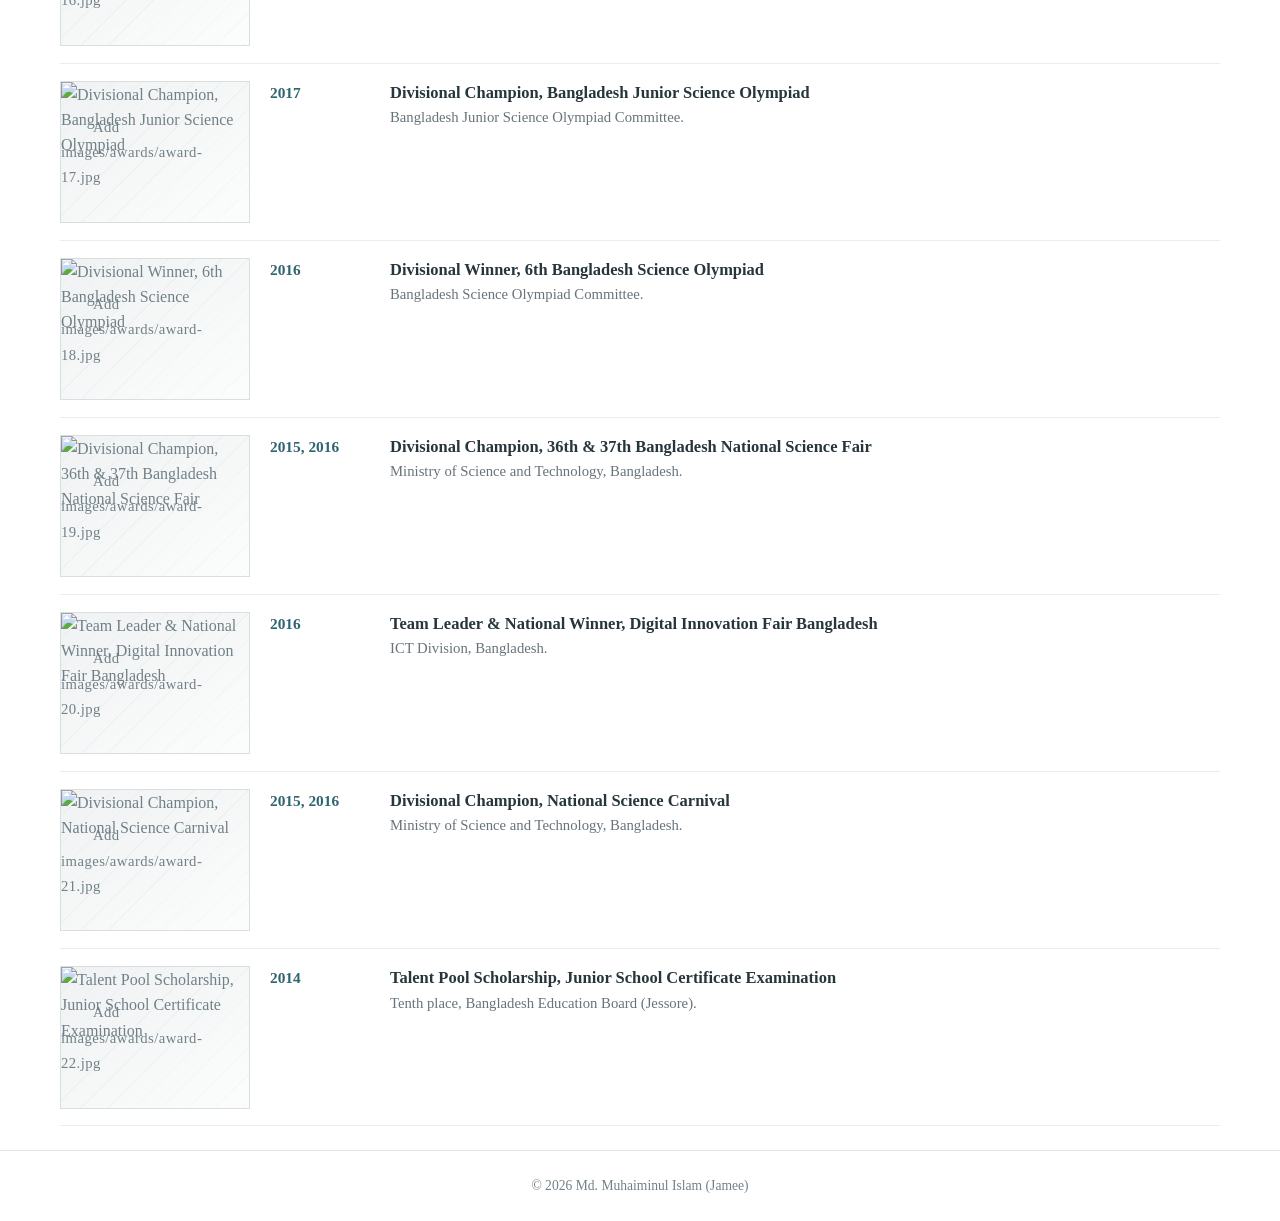
==== commit b3acfe64: "Add previews to profile images" ====
--- a/awards.html
+++ b/awards.html
@@ -5,7 +5,7 @@
   <meta name="viewport" content="width=device-width, initial-scale=1">
   <title>Awards & Achievements | Md. Muhaiminul Islam (Jamee)</title>
   <meta name="description" content="Awards and achievements of Md. Muhaiminul Islam (Jamee) in robotics, programming, science, mathematics, innovation, and engineering.">
-  <link rel="stylesheet" href="assets/css/site.css">
+  <link rel="stylesheet" href="assets/css/site.css?v=20260908-content-preview">
 </head>
 <body>
   <a class="skip-link" href="#main-content">Skip to main content</a>
@@ -42,7 +42,7 @@
 
   <footer class="site-footer"><p>© <span data-current-year>2026</span> Md. Muhaiminul Islam (Jamee)</p></footer>
   <div class="search-dialog" data-search-dialog aria-hidden="true" role="dialog" aria-modal="true" aria-labelledby="search-title"><div class="search-panel"><div class="search-topline"><h2 id="search-title">Search this site</h2><button class="search-close" type="button" data-search-close aria-label="Close search">×</button></div><label for="site-search" class="skip-link">Search</label><input id="site-search" class="search-input" type="search" placeholder="Search research, projects, skills…" autocomplete="off" data-search-input><ul class="search-results" data-search-results aria-live="polite"><li class="search-hint">Start typing to search the portfolio.</li></ul></div></div>
-  <script src="assets/js/content.js"></script>
-  <script src="assets/js/site.js"></script>
+  <script src="assets/js/content.js?v=20260908-content-preview"></script>
+  <script src="assets/js/site.js?v=20260908-content-preview"></script>
 </body>
 </html>
--- a/assets/css/site.css
+++ b/assets/css/site.css
@@ -64,8 +64,10 @@
 
 html.menu-open,
 html.search-open,
+html.preview-open,
 body.menu-open,
-body.search-open {
+body.search-open,
+body.preview-open {
   overflow: hidden;
 }
 
@@ -404,20 +406,36 @@
 .bio-panel h1 {
   margin: -0.15rem 0 1.15rem;
   color: var(--heading);
-  font-size: clamp(1rem, 5vw, 2.85rem);
+  font-size: clamp(0.95rem, 2.25vw, 2rem);
   font-weight: 900;
   letter-spacing: -0.025em;
   line-height: 1.1;
   white-space: nowrap;
 }
 
+.professional-tagline {
+  margin: -0.35rem 0 1rem;
+  color: var(--heading);
+  font-family: var(--font-heading);
+  font-size: clamp(0.76rem, 1.2vw, 0.9rem);
+  font-weight: 700;
+  line-height: 1.55;
+  text-align: left;
+}
+
+.professional-tagline span {
+  display: inline-block;
+  margin: 0 0.25rem;
+  color: var(--accent);
+}
+
 .research-line {
   margin: 0 0 1rem;
   color: #2f3b40;
   line-height: 1.55;
 }
 
-.bio-panel p:not(.research-line) {
+.bio-panel p:not(.research-line):not(.professional-tagline) {
   margin: 0 0 1rem;
   text-align: justify;
 }
@@ -488,6 +506,11 @@
   margin: 0;
   padding: 0;
   list-style: none;
+}
+
+.news-list {
+  padding-top: 0.7rem;
+  border-top: 2px solid #7b8589;
 }
 
 .plain-list li {
@@ -543,6 +566,65 @@
   font-weight: 900;
 }
 
+.home-references {
+  padding: 0 0 3.5rem;
+}
+
+.home-references > h2 {
+  margin: 0 0 1.05rem;
+  color: var(--heading);
+  font-size: 1.65rem;
+  font-weight: 700;
+  line-height: 1.2;
+}
+
+.reference-grid {
+  display: grid;
+  padding: 0 1.25rem;
+  grid-template-columns: repeat(auto-fit, minmax(min(100%, 285px), 1fr));
+  gap: 1.4rem 2.2rem;
+}
+
+.reference-card h3 {
+  display: flex;
+  margin: 0 0 0.15rem;
+  align-items: center;
+  gap: 0.35rem;
+  color: var(--heading);
+  font-size: 1rem;
+  line-height: 1.3;
+}
+
+.reference-card .reference-index {
+  color: var(--accent);
+}
+
+.reference-card .reference-name {
+  color: inherit;
+}
+
+.reference-scholar-link {
+  width: 1rem;
+  height: 1rem;
+  flex-basis: 1rem;
+}
+
+.reference-card p {
+  margin: 0;
+  color: var(--ink);
+  line-height: 1.4;
+  text-align: left;
+}
+
+.reference-card a {
+  color: var(--ink);
+  text-decoration: none;
+}
+
+.reference-card a:hover {
+  color: var(--link);
+}
+
 .page-hero {
   padding: clamp(2.5rem, 7vw, 5.1rem) 1.25rem clamp(2rem, 5vw, 4.1rem);
   border-bottom: 1px solid var(--line);
@@ -696,6 +778,37 @@
   font-style: italic;
 }
 
+.external-link {
+  display: inline-grid;
+  width: 1.15rem;
+  height: 1.15rem;
+  flex: 0 0 1.15rem;
+  place-items: center;
+  color: var(--link);
+  text-decoration: none;
+  transition: color 140ms ease, transform 140ms ease;
+}
+
+.external-link svg {
+  width: 100%;
+  height: 100%;
+  fill: none;
+  stroke: currentColor;
+  stroke-linecap: round;
+  stroke-linejoin: round;
+  stroke-width: 1.8;
+}
+
+a.external-link:hover {
+  color: var(--accent-dark);
+  transform: translate(1px, -1px);
+}
+
+.external-link.is-pending {
+  color: #9aa5aa;
+  cursor: help;
+}
+
 .timeline-content p:last-child,
 .timeline-content ul:last-child {
   margin-bottom: 0;
@@ -787,6 +900,53 @@
   border-bottom: 1px solid #dfe5e7;
 }
 
+.project-preview-trigger,
+.gallery-preview-trigger,
+.content-preview-trigger {
+  padding: 0;
+  font: inherit;
+  cursor: zoom-in;
+}
+
+.project-preview-trigger:disabled,
+.gallery-preview-trigger:disabled,
+.content-preview-trigger:disabled {
+  cursor: default;
+}
+
+.preview-hint {
+  position: absolute;
+  right: 0.75rem;
+  bottom: 0.75rem;
+  z-index: 2;
+  padding: 0.28rem 0.5rem;
+  border-radius: 3px;
+  color: #fff;
+  background: rgba(23, 40, 46, 0.82);
+  font-size: 0.72rem;
+  font-weight: 700;
+  opacity: 0;
+  transform: translateY(4px);
+  transition: opacity 140ms ease, transform 140ms ease;
+}
+
+.project-preview-trigger.has-image:hover .preview-hint,
+.project-preview-trigger.has-image:focus-visible .preview-hint,
+.gallery-preview-trigger.has-image:hover .preview-hint,
+.gallery-preview-trigger.has-image:focus-visible .preview-hint,
+.content-preview-trigger.has-image:hover .preview-hint,
+.content-preview-trigger.has-image:focus-visible .preview-hint {
+  opacity: 1;
+  transform: translateY(0);
+}
+
+.gallery-preview-trigger,
+.content-preview-trigger {
+  display: block;
+  width: 100%;
+  text-align: left;
+}
+
 .project-copy {
   display: flex;
   height: 100%;
@@ -809,6 +969,18 @@
   font-family: var(--font-heading);
   font-size: 1.25rem;
   line-height: 1.35;
+}
+
+.project-title-row {
+  display: flex;
+  margin-bottom: 0.75rem;
+  align-items: flex-start;
+  justify-content: space-between;
+  gap: 0.75rem;
+}
+
+.project-title-row h2 {
+  margin: 0;
 }
 
 .project-card p {
@@ -875,6 +1047,7 @@
 }
 
 .learning-copy h2,
+.learning-copy h3,
 .gallery-caption h2 {
   margin: 0 0 0.25rem;
   color: #27383e;
@@ -923,6 +1096,79 @@
   text-decoration: underline;
 }
 
+.certificate-link.is-pending {
+  color: #8a969b;
+  cursor: help;
+}
+
+.certificate-section {
+  padding-bottom: 1rem;
+}
+
+.certificate-section:last-child {
+  padding-bottom: 0;
+}
+
+.image-preview-dialog {
+  position: fixed;
+  z-index: 400;
+  inset: 0;
+  display: none;
+  padding: clamp(1rem, 4vw, 3rem);
+  align-items: center;
+  justify-content: center;
+  background: rgba(9, 15, 18, 0.9);
+}
+
+.image-preview-dialog.is-open {
+  display: flex;
+}
+
+.image-preview-panel {
+  position: relative;
+  display: grid;
+  width: min(100%, 1100px);
+  max-height: calc(100vh - 2rem);
+  padding: 1rem;
+  border-radius: var(--radius);
+  place-items: center;
+  background: var(--surface-raised);
+  box-shadow: 0 18px 60px rgba(0, 0, 0, 0.35);
+}
+
+.image-preview-panel img {
+  width: auto;
+  max-width: 100%;
+  max-height: calc(100vh - 7rem);
+  object-fit: contain;
+}
+
+.image-preview-panel p {
+  margin: 0.7rem 0 0;
+  color: var(--muted);
+  font-size: 0.86rem;
+  text-align: center;
+}
+
+.image-preview-close {
+  position: absolute;
+  top: 0.55rem;
+  right: 0.55rem;
+  z-index: 2;
+  display: grid;
+  width: 2.25rem;
+  height: 2.25rem;
+  padding: 0;
+  border: 0;
+  border-radius: 50%;
+  place-items: center;
+  color: #fff;
+  background: rgba(24, 37, 42, 0.78);
+  font-size: 1.45rem;
+  line-height: 1;
+  cursor: pointer;
+}
+
 .gallery-grid {
   grid-template-columns: repeat(3, minmax(0, 1fr));
 }
@@ -1008,13 +1254,28 @@
   margin: 0 0 0.6rem;
   font-size: clamp(2.4rem, 6vw, 3.2rem);
   line-height: 1.1;
+  text-align: center;
+}
+
+.blog-header {
+  display: grid;
+  width: 100%;
+  justify-items: center;
+  text-align: center;
+}
+
+.blog-main .blog-header h1,
+.blog-main .blog-header .blog-lead {
+  width: 100%;
+  text-align: center;
 }
 
 .blog-lead {
   max-width: 820px;
-  margin: 0 0 2.6rem;
+  margin: 0 auto 2.6rem;
   color: var(--muted);
   font-size: 1.08rem;
+  text-align: center;
 }
 
 .blog-list {
@@ -1196,12 +1457,13 @@
   padding: 1.5rem 1.25rem;
   border-top: 1px solid var(--line);
   color: #738086;
-  font-size: 0.85rem;
+  font-size: clamp(0.68rem, 2.8vw, 0.85rem);
   text-align: center;
 }
 
 .site-footer p {
   margin: 0;
+  white-space: nowrap;
 }
 
 .search-dialog {
@@ -1363,6 +1625,7 @@
 html[data-theme="dark"] .award-item h2,
 html[data-theme="dark"] .project-card h2,
 html[data-theme="dark"] .learning-copy h2,
+html[data-theme="dark"] .learning-copy h3,
 html[data-theme="dark"] .gallery-caption h2,
 html[data-theme="dark"] .year-heading,
 html[data-theme="dark"] .band-heading {
@@ -1417,9 +1680,13 @@
   display: block;
 }
 
-@media (max-width: 1100px) {
+@media (max-width: 1250px) {
   .header-inner {
     gap: 1rem;
+  }
+
+  .brand {
+    font-size: 1rem;
   }
 
   .site-nav a {
@@ -1437,6 +1704,15 @@
 
   .menu-button {
     display: inline-grid;
+  }
+
+  .brand {
+    flex: 1 1 auto;
+    min-width: 0;
+  }
+
+  .nav-shell {
+    flex: 0 0 auto;
   }
 
   .site-nav {
@@ -1524,6 +1800,7 @@
 
   .bio-panel h1 {
     margin-top: 0.4rem;
+    font-size: clamp(1rem, 4.2vw, 2rem);
   }
 }
 
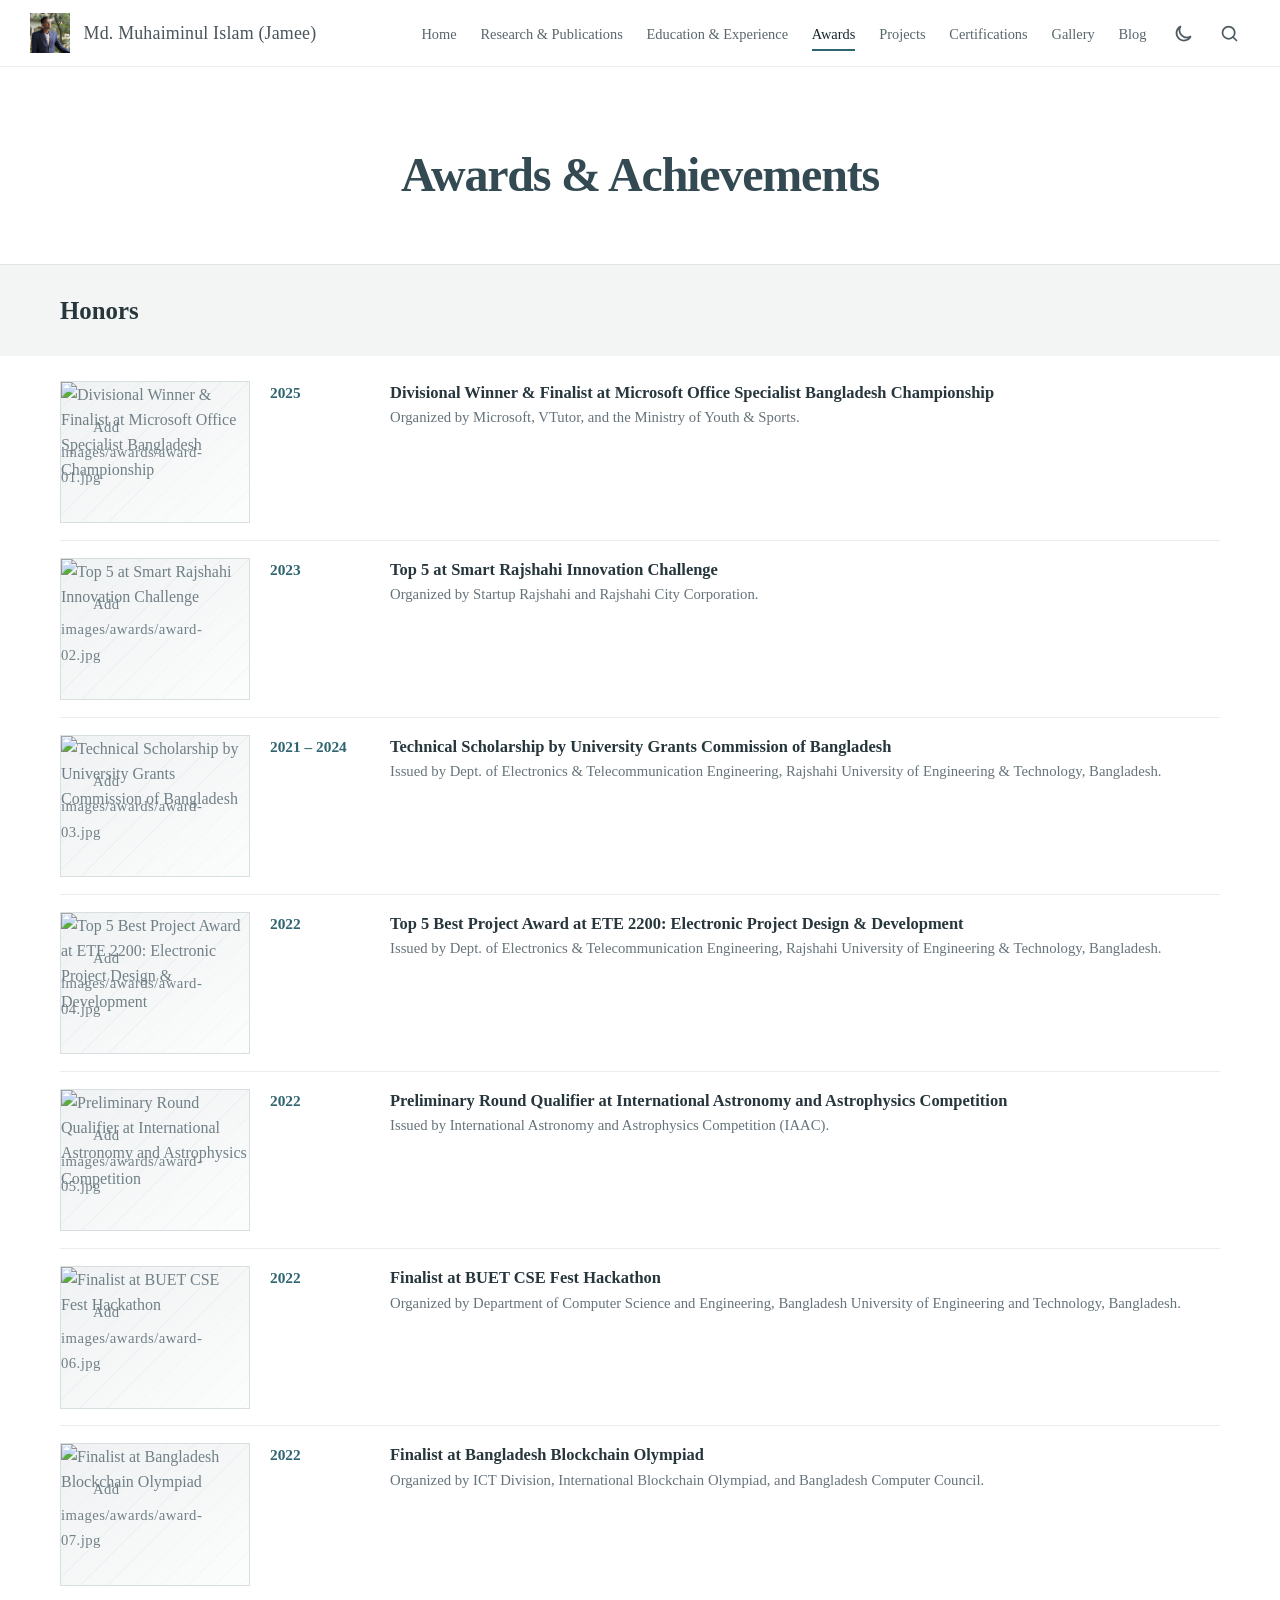
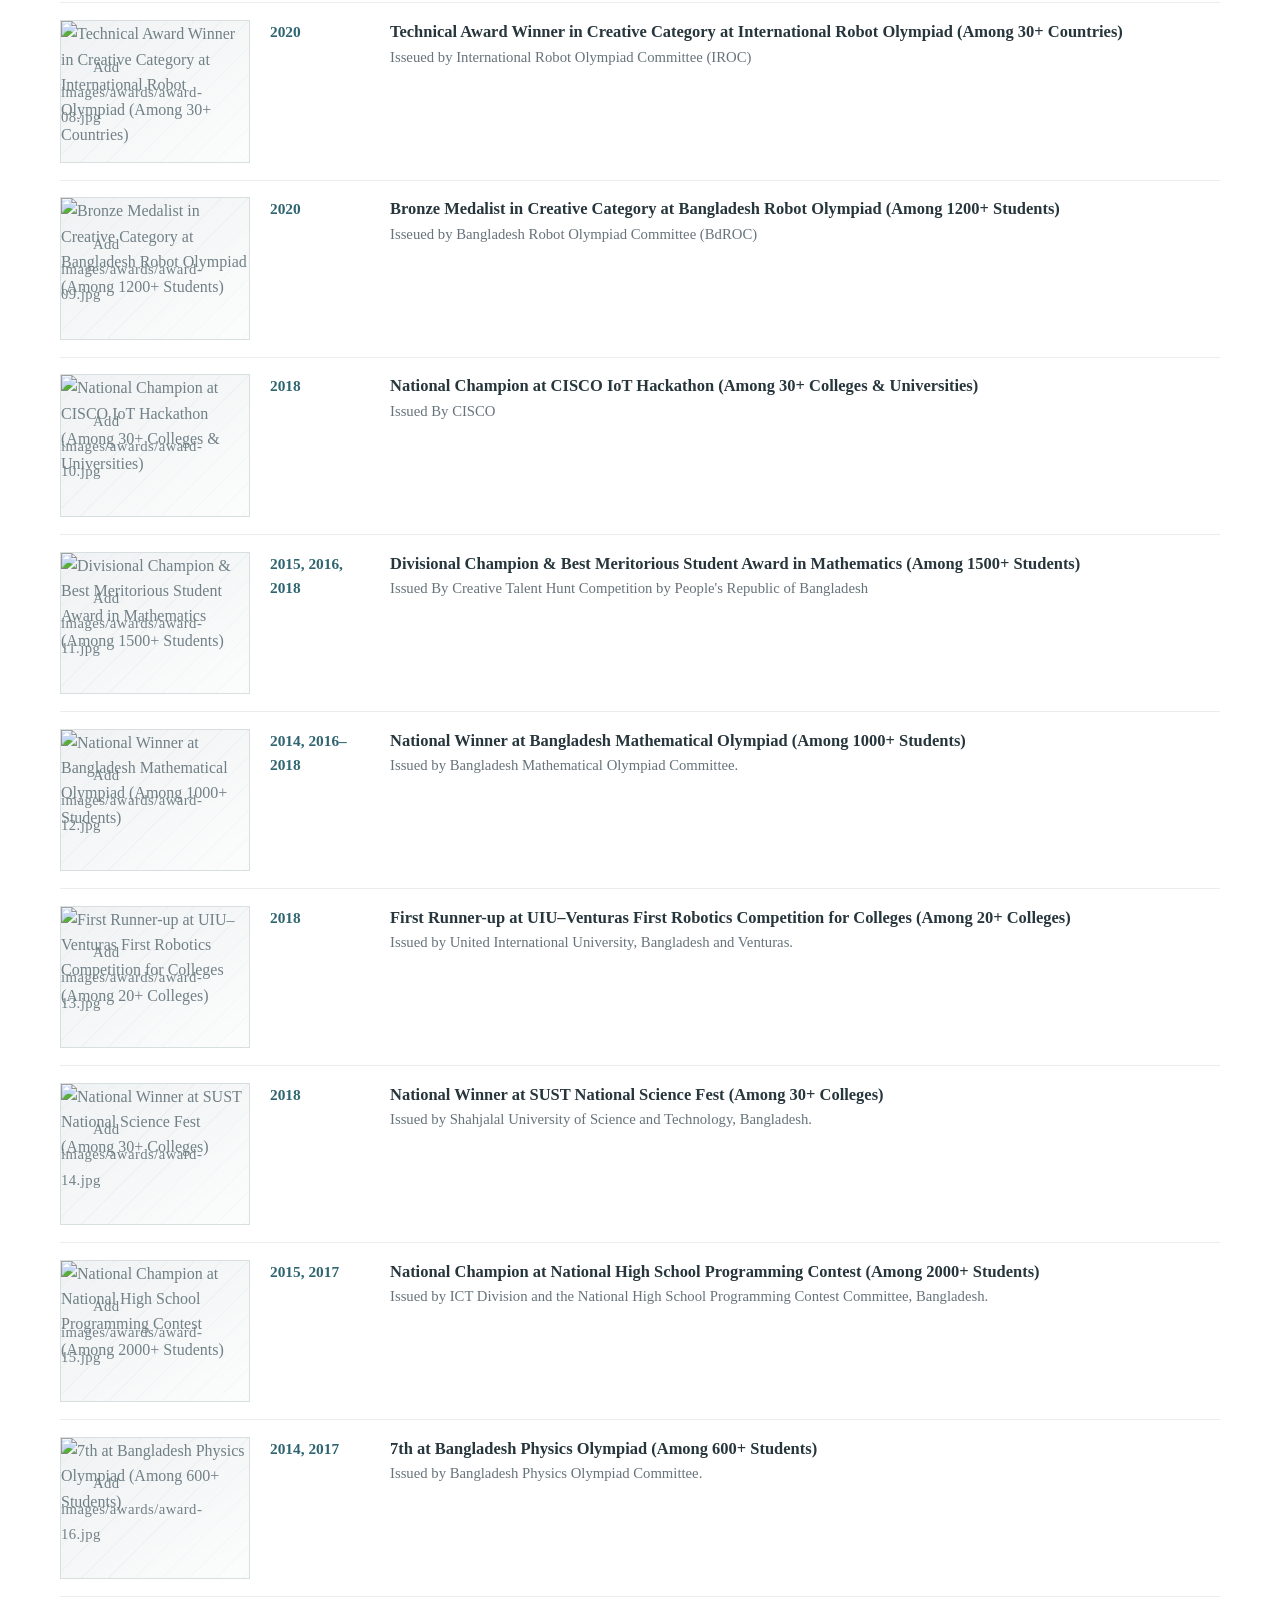
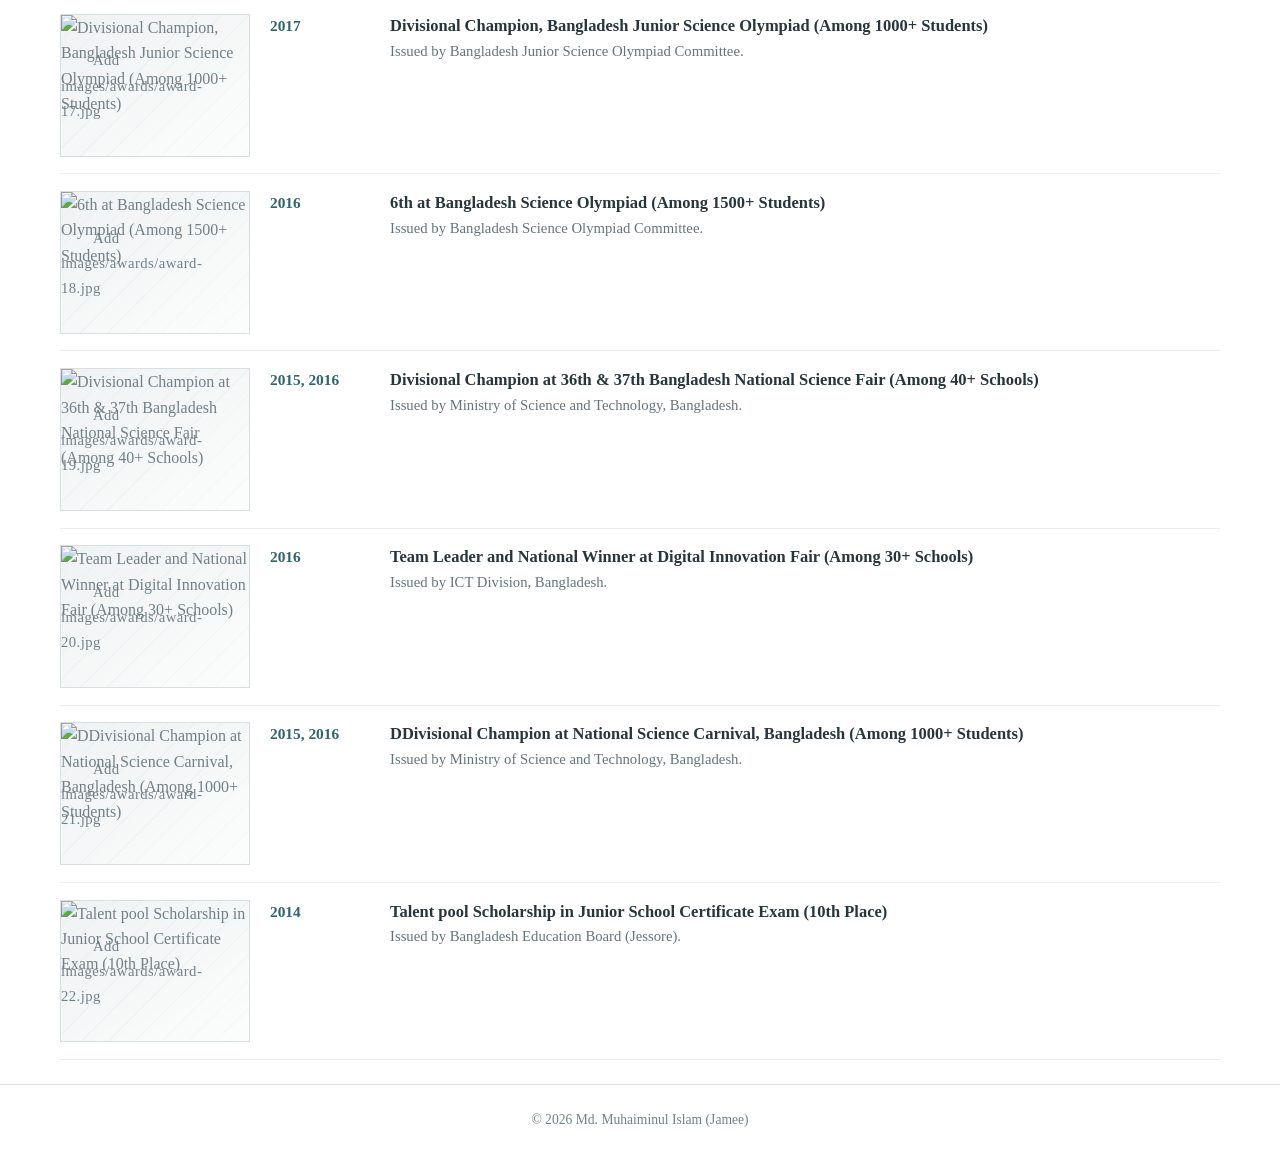
==== commit 489efeb8: "Fix JSON loading and prevent stale site content" ====
--- a/awards.html
+++ b/awards.html
@@ -3,9 +3,12 @@
 <head>
   <meta charset="utf-8">
   <meta name="viewport" content="width=device-width, initial-scale=1">
+  <meta http-equiv="Cache-Control" content="no-cache, no-store, must-revalidate">
+  <meta http-equiv="Pragma" content="no-cache">
+  <meta http-equiv="Expires" content="0">
   <title>Awards & Achievements | Md. Muhaiminul Islam (Jamee)</title>
   <meta name="description" content="Awards and achievements of Md. Muhaiminul Islam (Jamee) in robotics, programming, science, mathematics, innovation, and engineering.">
-  <link rel="stylesheet" href="assets/css/site.css?v=20260908-content-preview">
+  <link rel="stylesheet" href="assets/css/site.css?v=20260915-content-refresh">
 </head>
 <body>
   <a class="skip-link" href="#main-content">Skip to main content</a>
@@ -42,7 +45,7 @@
 
   <footer class="site-footer"><p>© <span data-current-year>2026</span> Md. Muhaiminul Islam (Jamee)</p></footer>
   <div class="search-dialog" data-search-dialog aria-hidden="true" role="dialog" aria-modal="true" aria-labelledby="search-title"><div class="search-panel"><div class="search-topline"><h2 id="search-title">Search this site</h2><button class="search-close" type="button" data-search-close aria-label="Close search">×</button></div><label for="site-search" class="skip-link">Search</label><input id="site-search" class="search-input" type="search" placeholder="Search research, projects, skills…" autocomplete="off" data-search-input><ul class="search-results" data-search-results aria-live="polite"><li class="search-hint">Start typing to search the portfolio.</li></ul></div></div>
-  <script src="assets/js/content.js?v=20260908-content-preview"></script>
-  <script src="assets/js/site.js?v=20260908-content-preview"></script>
+  <script src="assets/js/content.js?v=20260915-content-refresh"></script>
+  <script src="assets/js/site.js?v=20260915-content-refresh"></script>
 </body>
 </html>
--- a/assets/css/site.css
+++ b/assets/css/site.css
@@ -444,7 +444,7 @@
   display: grid;
   padding: 3.4rem 0;
   border-top: 1px solid var(--line);
-  grid-template-columns: repeat(2, minmax(0, 1fr));
+  grid-template-columns: minmax(240px, 0.75fr) minmax(0, 1.25fr);
   gap: 2.8rem 4rem;
 }
 
@@ -527,6 +527,22 @@
 .home-detail-list li {
   margin-bottom: 0.25rem;
   line-height: 1.38;
+}
+
+.coursework-list {
+  display: grid;
+  grid-template-columns: repeat(2, minmax(0, 1fr));
+  column-gap: 0.75rem;
+}
+
+.coursework-list li {
+  font-size: clamp(0.75rem, 1.2vw, 0.9rem);
+  line-height: 1.45;
+  text-align: left;
+  text-justify: auto;
+  white-space: nowrap;
+  overflow-wrap: normal;
+  hyphens: none;
 }
 
 .plain-list li::before {
@@ -544,7 +560,7 @@
   display: grid;
   padding: 0.78rem 0;
   border-bottom: 1px solid #e8ecee;
-  grid-template-columns: 4rem 1fr;
+  grid-template-columns: max-content minmax(0, 1fr);
   gap: 1rem;
   transition: background-color 150ms ease, box-shadow 150ms ease, transform 150ms ease;
 }
@@ -564,6 +580,7 @@
 .news-year {
   color: var(--accent);
   font-weight: 900;
+  white-space: nowrap;
 }
 
 .home-references {
@@ -580,7 +597,8 @@
 
 .reference-grid {
   display: grid;
-  padding: 0 1.25rem;
+  padding: 1.15rem 1.25rem 0;
+  border-top: 2px solid #7b8589;
   grid-template-columns: repeat(auto-fit, minmax(min(100%, 285px), 1fr));
   gap: 1.4rem 2.2rem;
 }
@@ -1786,6 +1804,12 @@
   }
 }
 
+@media (max-width: 1000px) {
+  .quick-grid {
+    grid-template-columns: 1fr;
+  }
+}
+
 @media (max-width: 860px) {
   .home-intro {
     padding-top: 1.4rem;
@@ -1887,8 +1911,8 @@
     width: 76px;
   }
 
-  .news-list li {
-    grid-template-columns: 3.5rem 1fr;
+  .coursework-list {
+    grid-template-columns: 1fr;
   }
 
   .year-heading,
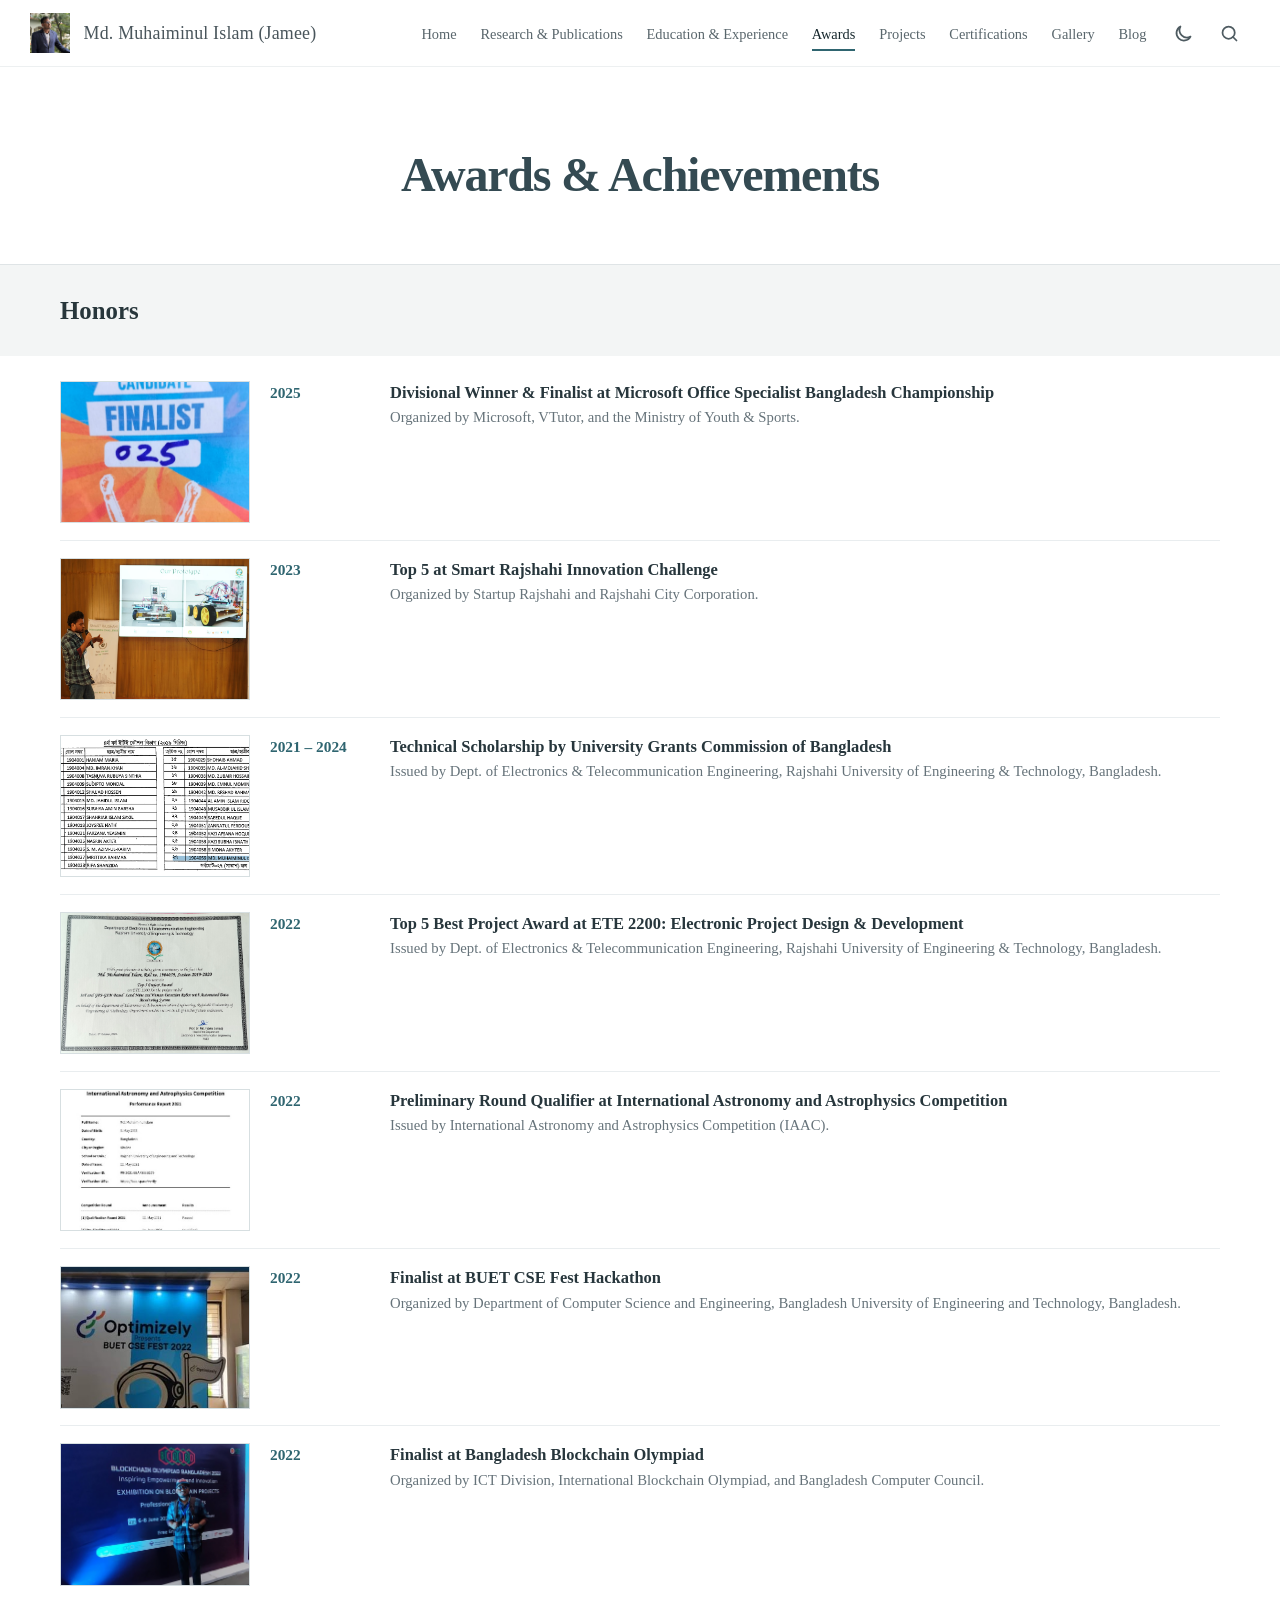
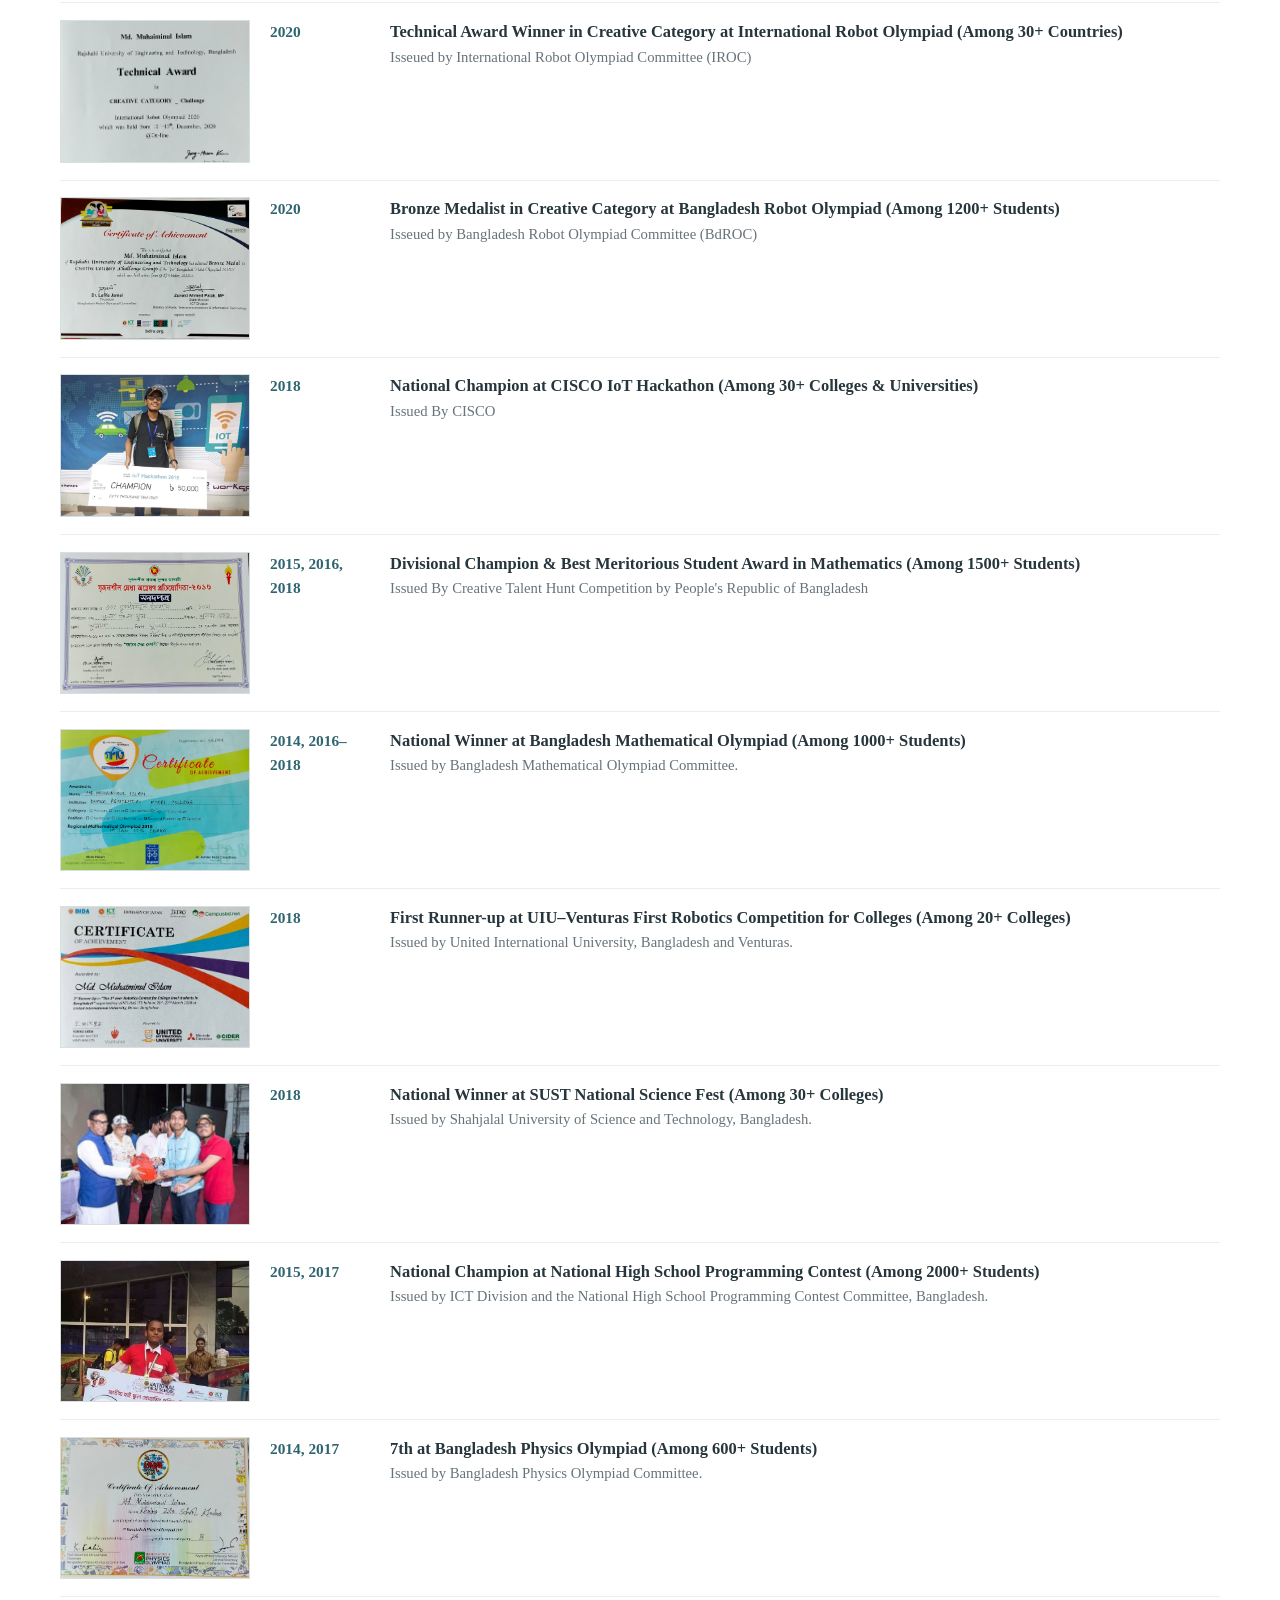
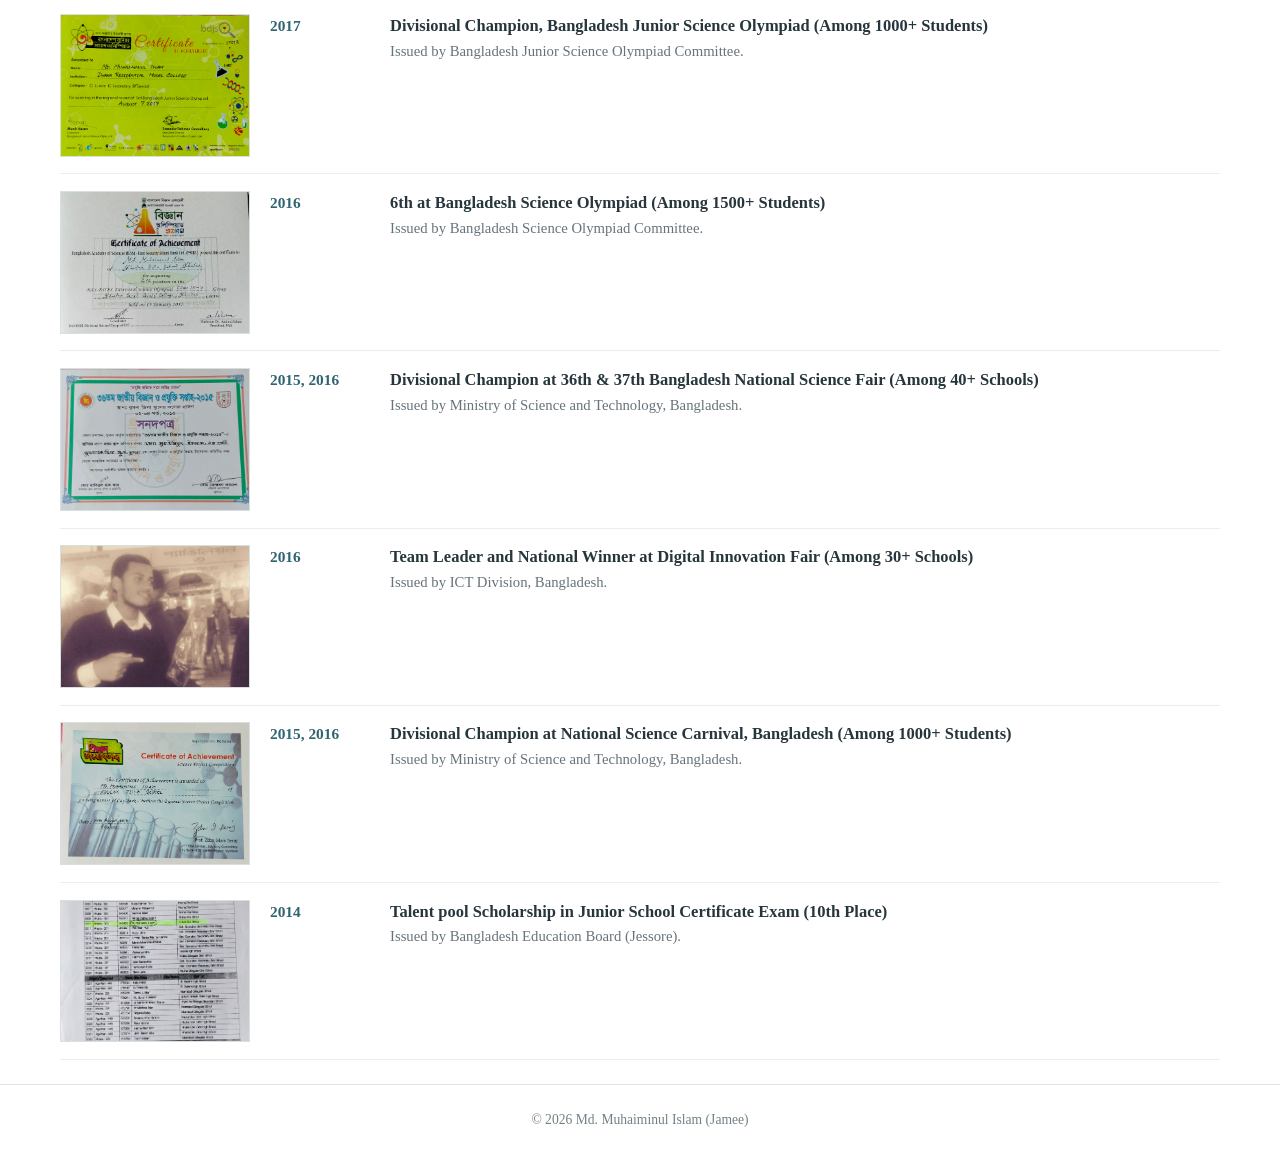
==== commit 5ea56531: "Keep Certifications label consistent during navigation" ====
--- a/awards.html
+++ b/awards.html
@@ -8,11 +8,11 @@
   <meta http-equiv="Expires" content="0">
   <title>Awards & Achievements | Md. Muhaiminul Islam (Jamee)</title>
   <meta name="description" content="Awards and achievements of Md. Muhaiminul Islam (Jamee) in robotics, programming, science, mathematics, innovation, and engineering.">
-  <link rel="stylesheet" href="assets/css/site.css?v=20260915-content-refresh">
+  <link rel="stylesheet" href="assets/css/site.css?v=20260915-project-spacing">
 </head>
 <body>
   <a class="skip-link" href="#main-content">Skip to main content</a>
-  <header class="site-header"><div class="header-inner"><a class="brand" href="index.html" aria-label="Md. Muhaiminul Islam (Jamee), home"><span class="brand-photo"><span>MIJ</span><img src="images/avatar.jpg" alt=""></span><span>Md. Muhaiminul Islam (Jamee)</span></a><div class="nav-shell"><nav class="site-nav" data-navigation aria-label="Primary navigation"><a href="index.html">Home</a><a href="research.html">Research &amp; Publications</a><a href="experience.html">Education &amp; Experience</a><a href="awards.html" aria-current="page">Awards</a><a href="projects.html">Projects</a><a href="learning.html">Learning</a><a href="gallery.html">Gallery</a><a href="blog.html">Blog</a></nav><button class="icon-button" type="button" data-search-open aria-label="Search this site"><svg viewBox="0 0 24 24" aria-hidden="true"><circle cx="11" cy="11" r="7"></circle><path d="m20 20-4-4"></path></svg></button><button class="menu-button" type="button" data-menu-button aria-expanded="false" aria-label="Open navigation"><svg viewBox="0 0 24 24" aria-hidden="true"><path d="M4 7h16M4 12h16M4 17h16"></path></svg></button></div></div></header>
+  <header class="site-header"><div class="header-inner"><a class="brand" href="index.html" aria-label="Md. Muhaiminul Islam (Jamee), home"><span class="brand-photo"><span>MIJ</span><img src="images/avatar.jpg" alt=""></span><span>Md. Muhaiminul Islam (Jamee)</span></a><div class="nav-shell"><nav class="site-nav" data-navigation aria-label="Primary navigation"><a href="index.html">Home</a><a href="research.html">Research &amp; Publications</a><a href="experience.html">Education &amp; Experience</a><a href="awards.html" aria-current="page">Awards</a><a href="projects.html">Projects</a><a href="learning.html">Certifications</a><a href="gallery.html">Gallery</a><a href="blog.html">Blog</a></nav><button class="icon-button" type="button" data-search-open aria-label="Search this site"><svg viewBox="0 0 24 24" aria-hidden="true"><circle cx="11" cy="11" r="7"></circle><path d="m20 20-4-4"></path></svg></button><button class="menu-button" type="button" data-menu-button aria-expanded="false" aria-label="Open navigation"><svg viewBox="0 0 24 24" aria-hidden="true"><path d="M4 7h16M4 12h16M4 17h16"></path></svg></button></div></div></header>
 
   <main id="main-content" class="page-shell">
     <header class="page-hero"><h1>Awards &amp; Achievements</h1><p>Selected national and international recognition across engineering, robotics, programming, science, mathematics, and innovation.</p></header>
@@ -45,7 +45,7 @@
 
   <footer class="site-footer"><p>© <span data-current-year>2026</span> Md. Muhaiminul Islam (Jamee)</p></footer>
   <div class="search-dialog" data-search-dialog aria-hidden="true" role="dialog" aria-modal="true" aria-labelledby="search-title"><div class="search-panel"><div class="search-topline"><h2 id="search-title">Search this site</h2><button class="search-close" type="button" data-search-close aria-label="Close search">×</button></div><label for="site-search" class="skip-link">Search</label><input id="site-search" class="search-input" type="search" placeholder="Search research, projects, skills…" autocomplete="off" data-search-input><ul class="search-results" data-search-results aria-live="polite"><li class="search-hint">Start typing to search the portfolio.</li></ul></div></div>
-  <script src="assets/js/content.js?v=20260915-content-refresh"></script>
-  <script src="assets/js/site.js?v=20260915-content-refresh"></script>
+  <script src="assets/js/content.js?v=20260915-project-spacing"></script>
+  <script src="assets/js/site.js?v=20260915-project-spacing"></script>
 </body>
 </html>
--- a/assets/css/site.css
+++ b/assets/css/site.css
@@ -1002,18 +1002,18 @@
 }
 
 .project-card p {
-  margin: 0 0 1rem;
+  margin: 0 0 0.4rem;
   color: #4d5a60;
 }
 
 .project-skills-title {
-  margin-top: auto;
+  margin-top: 0;
   color: var(--heading);
   font-family: var(--font-heading);
 }
 
 .project-skill-list {
-  margin: 0.35rem 0 0;
+  margin: 0.25rem 0 0;
   padding-left: 1.2rem;
 }
 
@@ -1024,7 +1024,7 @@
 
 .project-card .tag-list {
   display: block;
-  margin-top: auto;
+  margin-top: 0;
   padding-left: 1.2rem;
   list-style: disc;
 }
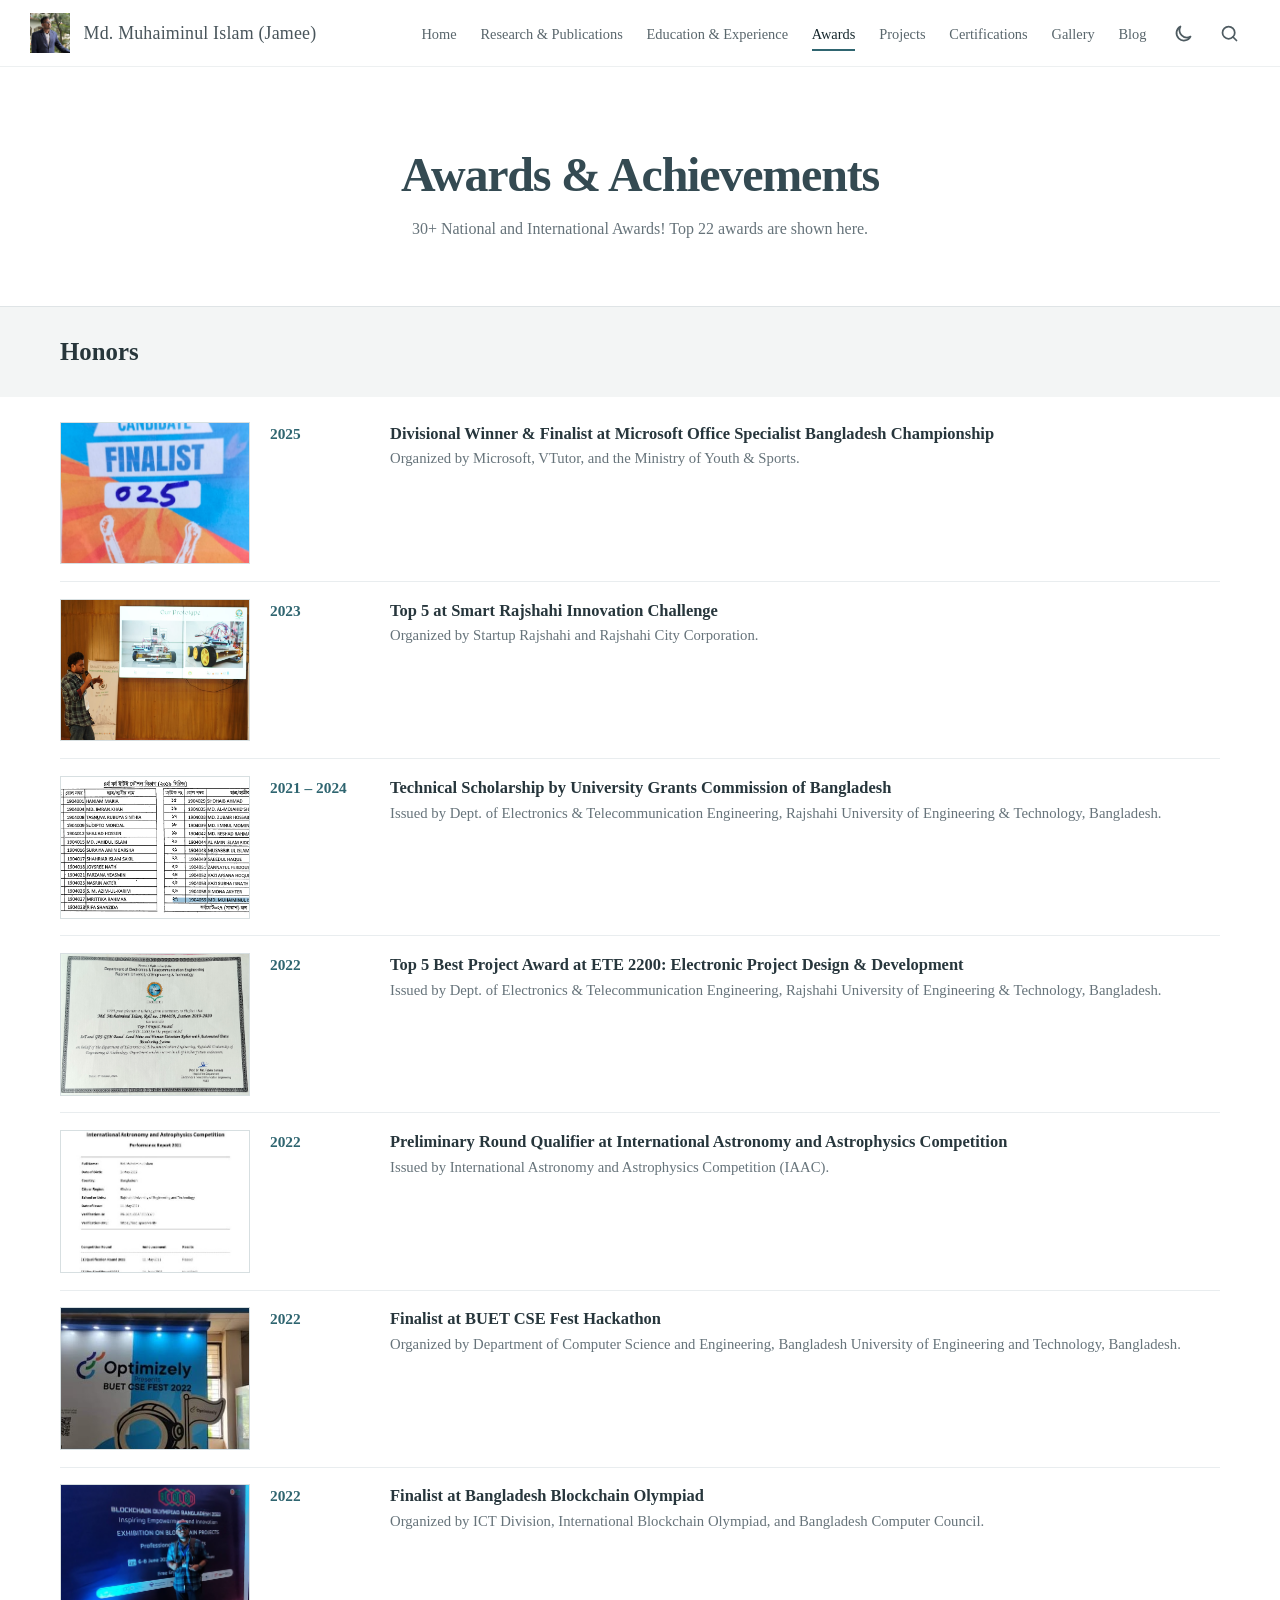
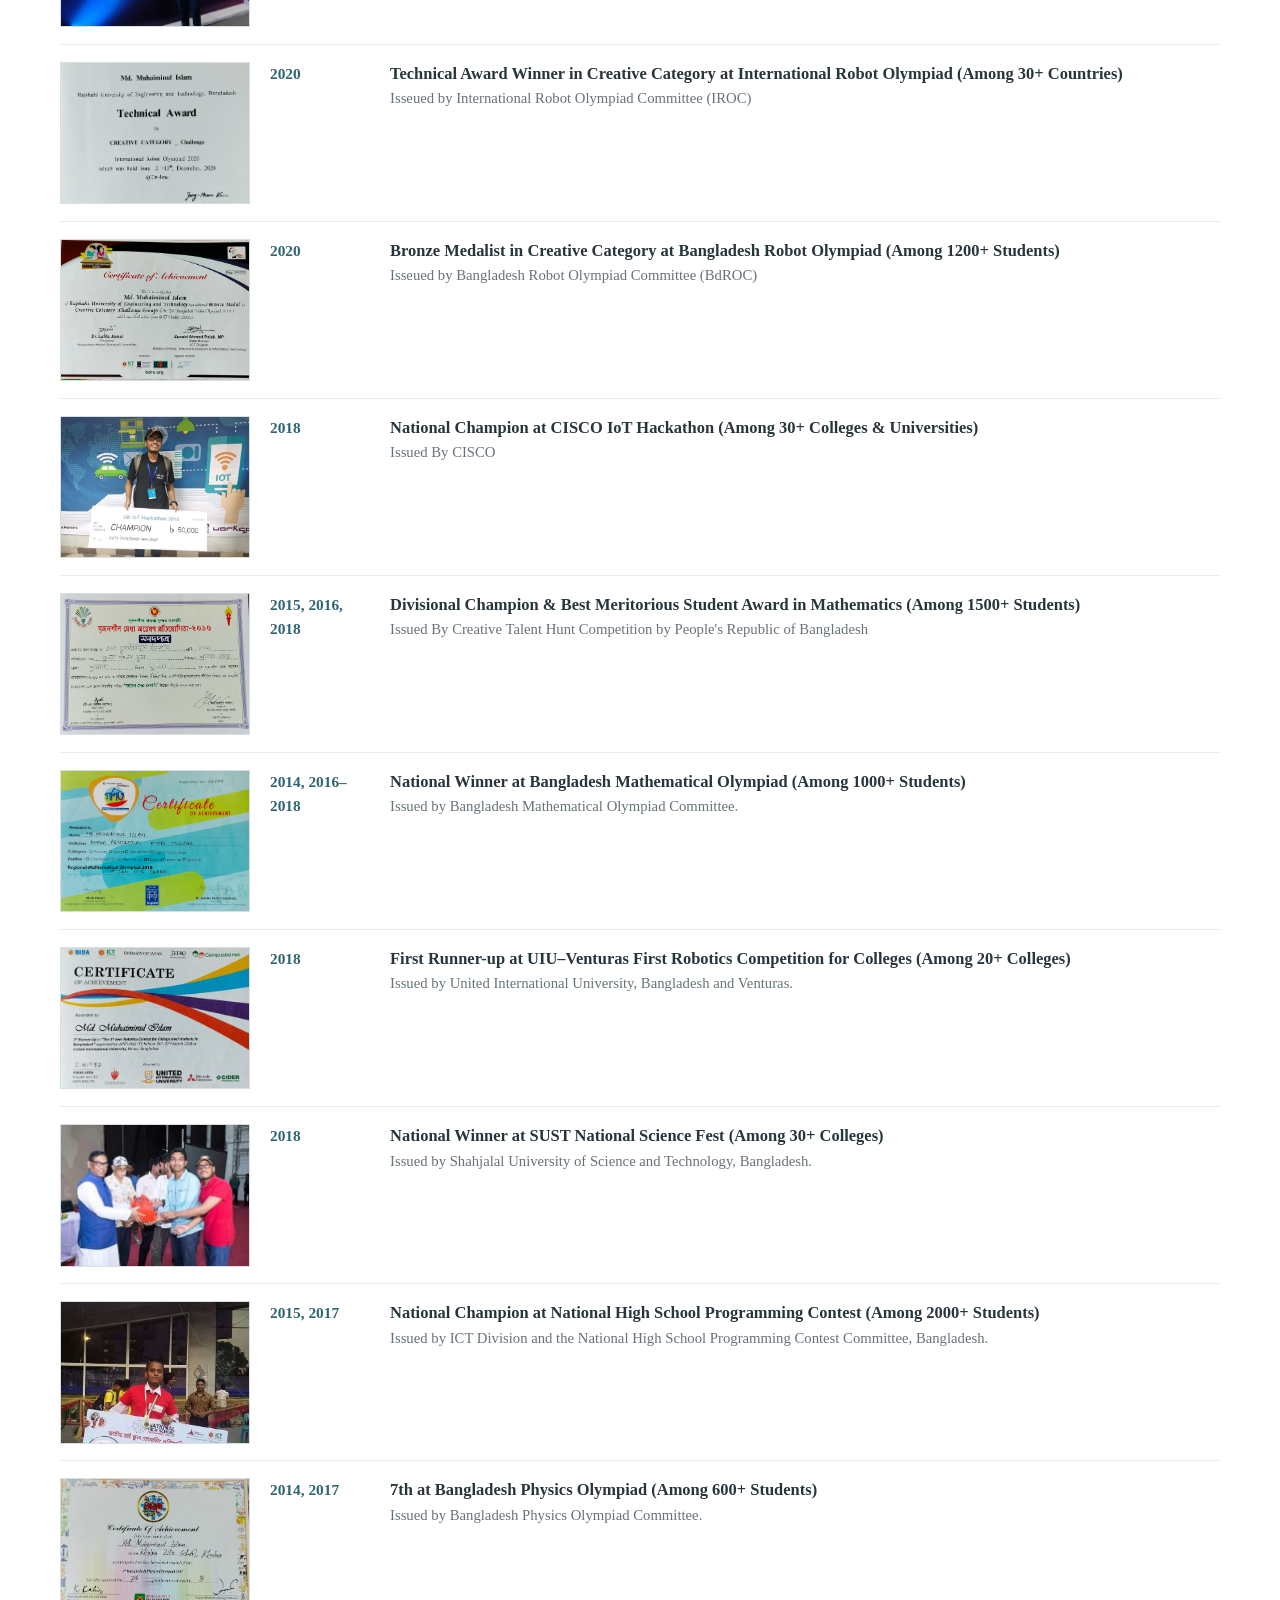
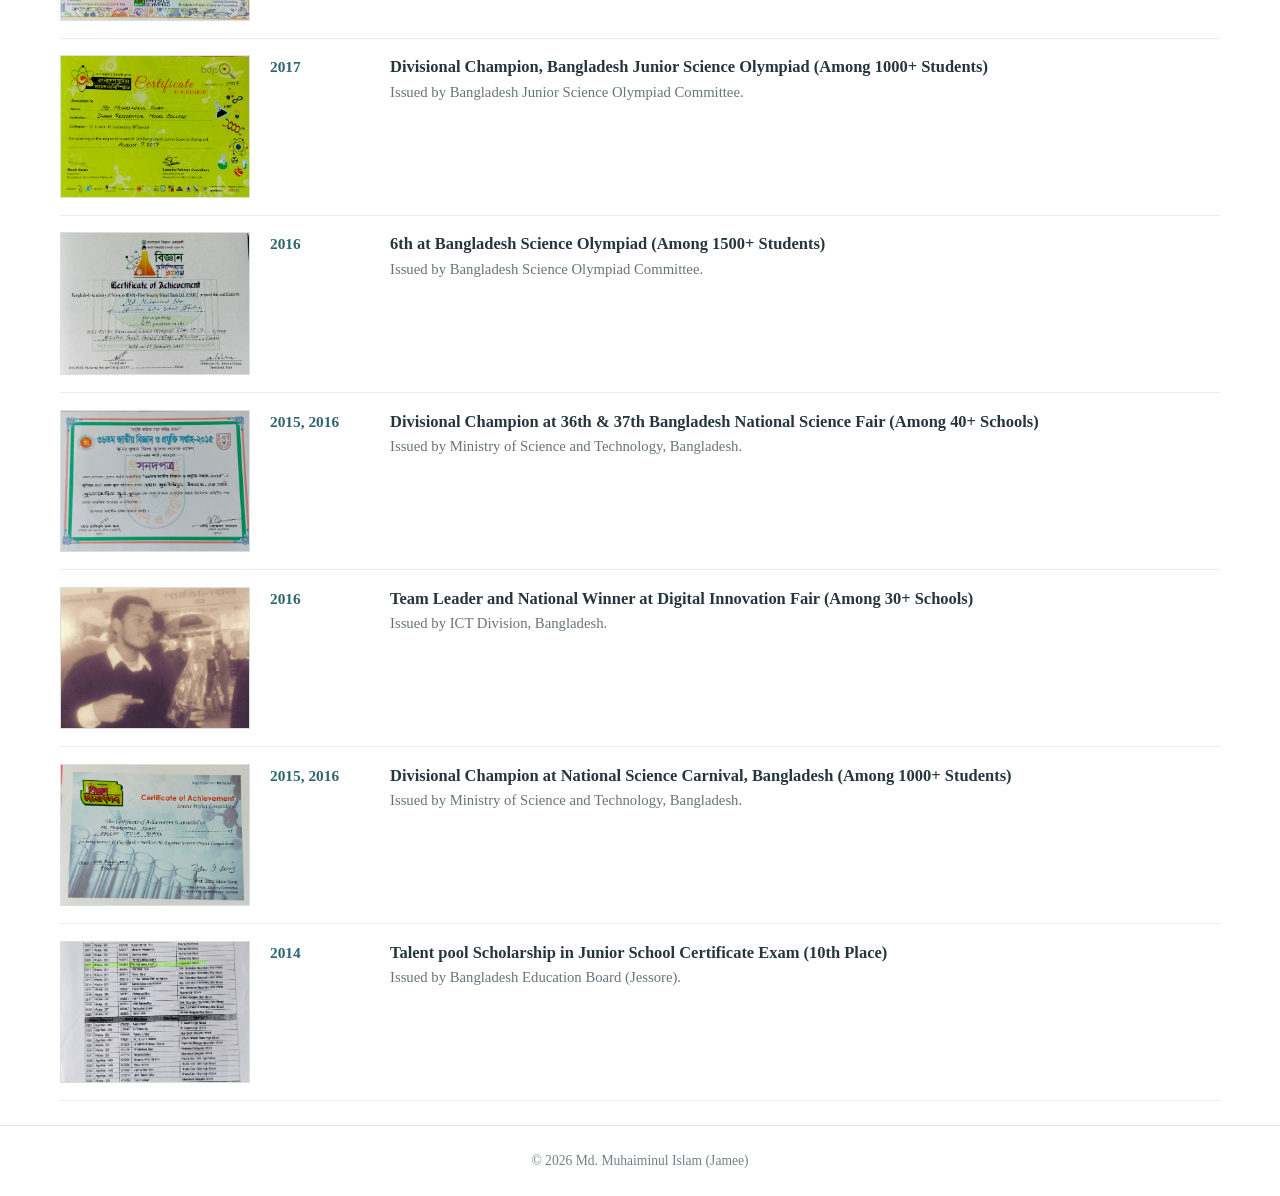
==== commit 01abd282: "Expand blog and refresh awards and gallery content" ====
--- a/awards.html
+++ b/awards.html
@@ -8,14 +8,14 @@
   <meta http-equiv="Expires" content="0">
   <title>Awards & Achievements | Md. Muhaiminul Islam (Jamee)</title>
   <meta name="description" content="Awards and achievements of Md. Muhaiminul Islam (Jamee) in robotics, programming, science, mathematics, innovation, and engineering.">
-  <link rel="stylesheet" href="assets/css/site.css?v=20260915-project-spacing">
+  <link rel="stylesheet" href="assets/css/site.css?v=20260915-page-content">
 </head>
 <body>
   <a class="skip-link" href="#main-content">Skip to main content</a>
   <header class="site-header"><div class="header-inner"><a class="brand" href="index.html" aria-label="Md. Muhaiminul Islam (Jamee), home"><span class="brand-photo"><span>MIJ</span><img src="images/avatar.jpg" alt=""></span><span>Md. Muhaiminul Islam (Jamee)</span></a><div class="nav-shell"><nav class="site-nav" data-navigation aria-label="Primary navigation"><a href="index.html">Home</a><a href="research.html">Research &amp; Publications</a><a href="experience.html">Education &amp; Experience</a><a href="awards.html" aria-current="page">Awards</a><a href="projects.html">Projects</a><a href="learning.html">Certifications</a><a href="gallery.html">Gallery</a><a href="blog.html">Blog</a></nav><button class="icon-button" type="button" data-search-open aria-label="Search this site"><svg viewBox="0 0 24 24" aria-hidden="true"><circle cx="11" cy="11" r="7"></circle><path d="m20 20-4-4"></path></svg></button><button class="menu-button" type="button" data-menu-button aria-expanded="false" aria-label="Open navigation"><svg viewBox="0 0 24 24" aria-hidden="true"><path d="M4 7h16M4 12h16M4 17h16"></path></svg></button></div></div></header>
 
   <main id="main-content" class="page-shell">
-    <header class="page-hero"><h1>Awards &amp; Achievements</h1><p>Selected national and international recognition across engineering, robotics, programming, science, mathematics, and innovation.</p></header>
+    <header class="page-hero"><h1>Awards &amp; Achievements</h1><p>30+ National and International Awards! Top 22 awards are shown here.</p></header>
     <h2 class="band-heading" id="awards-2025">Honors</h2>
     <div class="award-list">
       <article class="award-item"><div class="award-year">2025</div><div><h2>Divisional Winner &amp; Finalist, Microsoft Office Specialist Bangladesh Championship</h2><p>Organized by Microsoft, VTutor, and the Ministry of Youth &amp; Sports.</p></div></article>
@@ -45,7 +45,7 @@
 
   <footer class="site-footer"><p>© <span data-current-year>2026</span> Md. Muhaiminul Islam (Jamee)</p></footer>
   <div class="search-dialog" data-search-dialog aria-hidden="true" role="dialog" aria-modal="true" aria-labelledby="search-title"><div class="search-panel"><div class="search-topline"><h2 id="search-title">Search this site</h2><button class="search-close" type="button" data-search-close aria-label="Close search">×</button></div><label for="site-search" class="skip-link">Search</label><input id="site-search" class="search-input" type="search" placeholder="Search research, projects, skills…" autocomplete="off" data-search-input><ul class="search-results" data-search-results aria-live="polite"><li class="search-hint">Start typing to search the portfolio.</li></ul></div></div>
-  <script src="assets/js/content.js?v=20260915-project-spacing"></script>
-  <script src="assets/js/site.js?v=20260915-project-spacing"></script>
+  <script src="assets/js/content.js?v=20260915-page-content"></script>
+  <script src="assets/js/site.js?v=20260915-page-content"></script>
 </body>
 </html>
--- a/assets/css/site.css
+++ b/assets/css/site.css
@@ -1081,6 +1081,19 @@
   font-size: 0.9rem;
 }
 
+.gallery-caption p {
+  font-weight: 700;
+}
+
+.gallery-caption h2 {
+  display: none;
+}
+
+.gallery-caption strong {
+  color: inherit;
+  font-size: inherit;
+}
+
 .learning-status {
   display: inline-block;
   padding: 0.18rem 0.5rem;
@@ -1334,6 +1347,7 @@
   background: var(--blog-surface);
   font-family: var(--font-heading);
   font-size: 2rem;
+  text-decoration: none;
 }
 
 .blog-entry h2 {
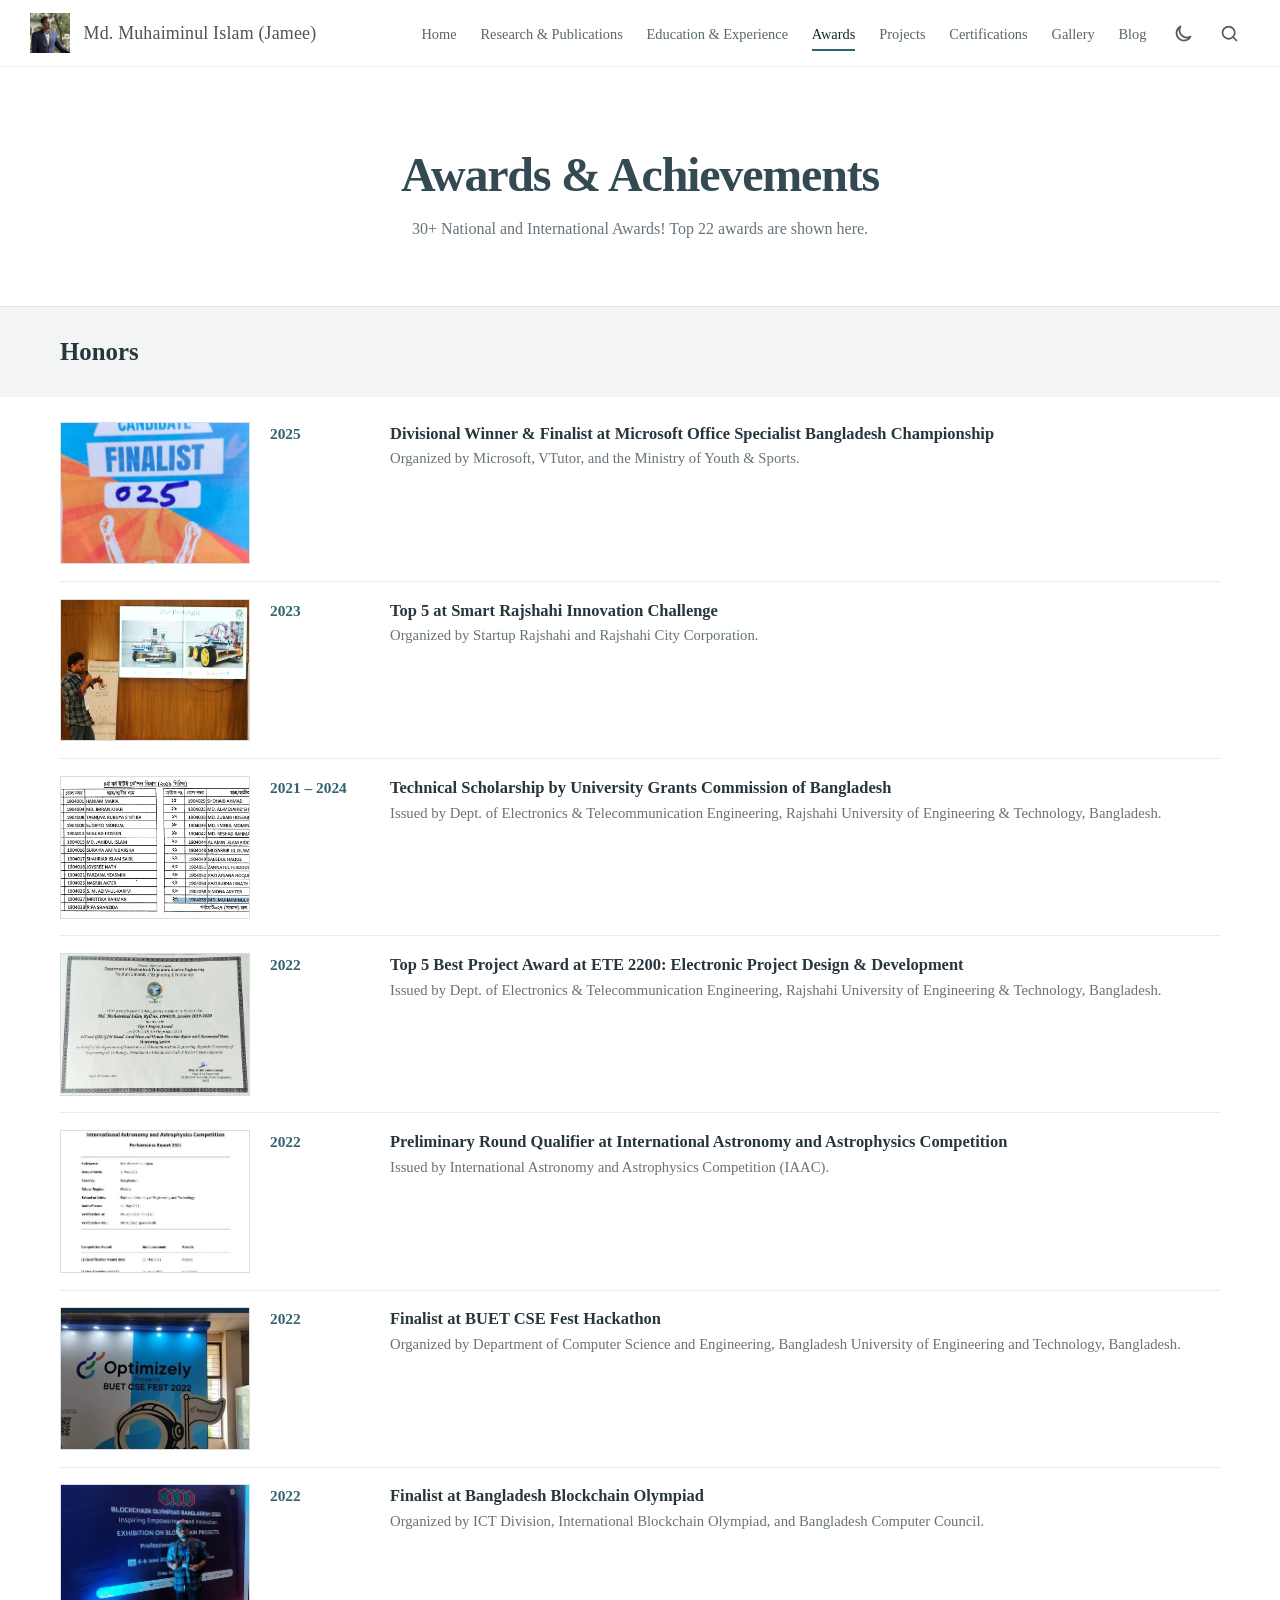
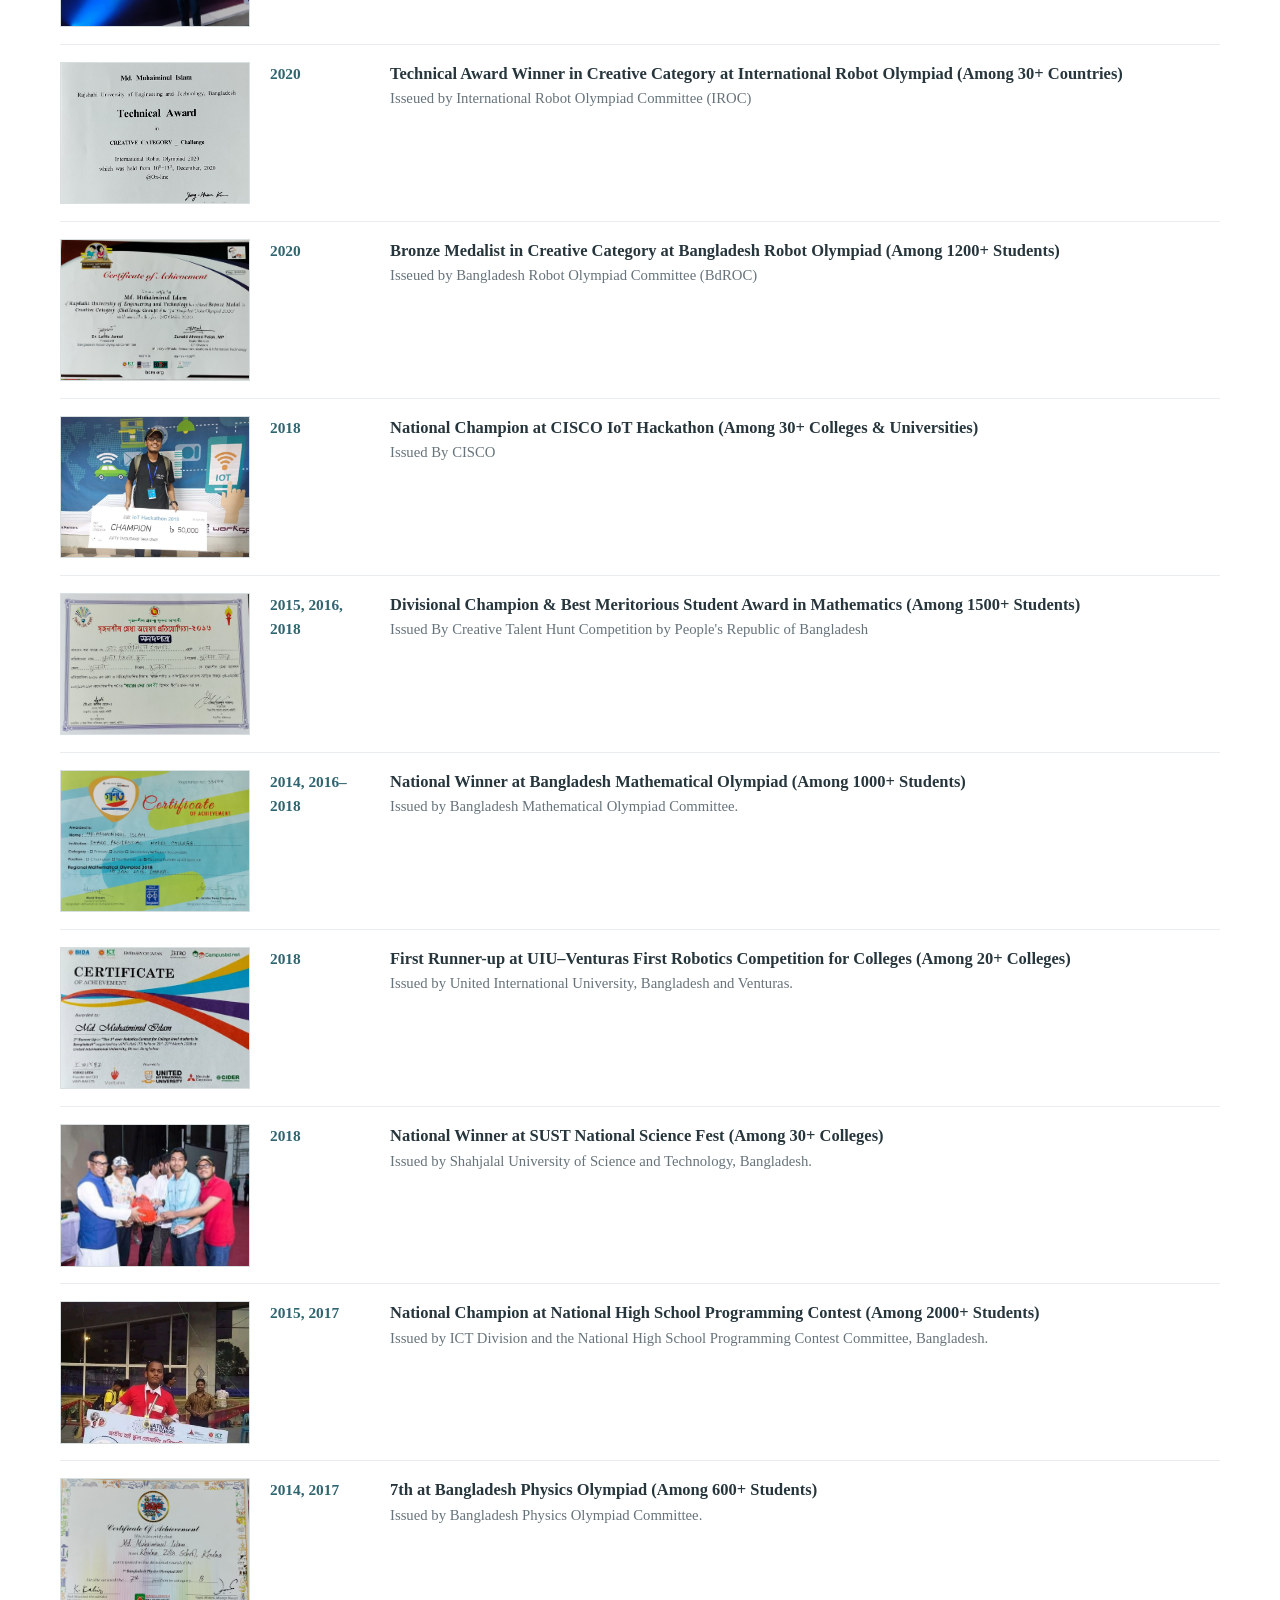
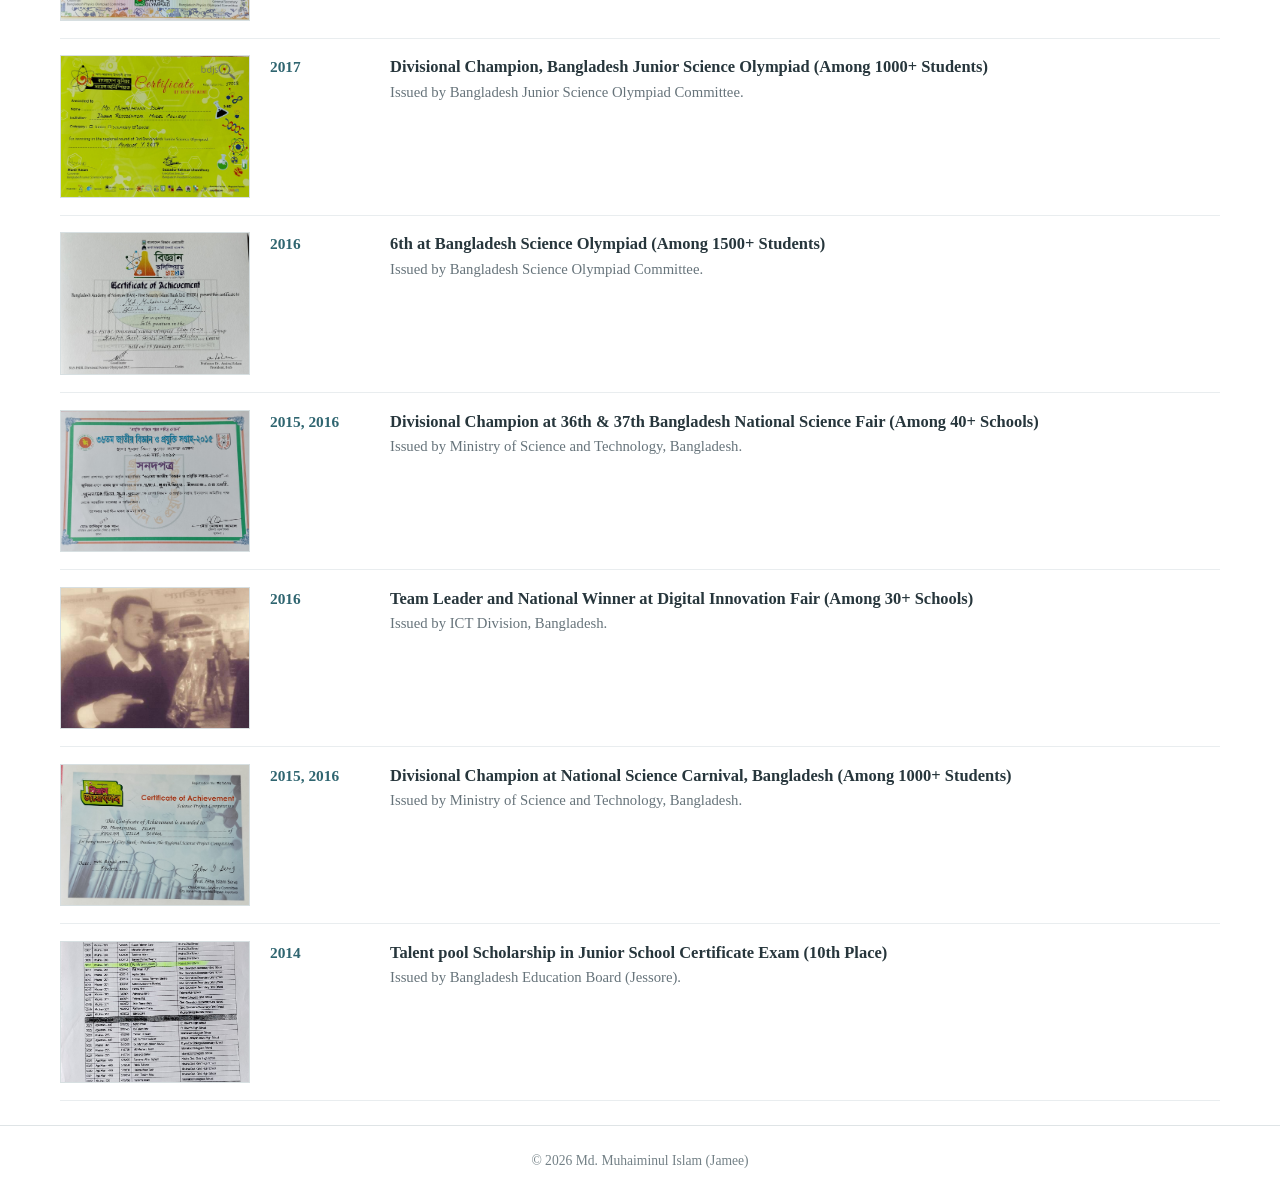
==== commit 403c16f1: "Optimize image loading and caching" ====
--- a/awards.html
+++ b/awards.html
@@ -12,7 +12,7 @@
 </head>
 <body>
   <a class="skip-link" href="#main-content">Skip to main content</a>
-  <header class="site-header"><div class="header-inner"><a class="brand" href="index.html" aria-label="Md. Muhaiminul Islam (Jamee), home"><span class="brand-photo"><span>MIJ</span><img src="images/avatar.jpg" alt=""></span><span>Md. Muhaiminul Islam (Jamee)</span></a><div class="nav-shell"><nav class="site-nav" data-navigation aria-label="Primary navigation"><a href="index.html">Home</a><a href="research.html">Research &amp; Publications</a><a href="experience.html">Education &amp; Experience</a><a href="awards.html" aria-current="page">Awards</a><a href="projects.html">Projects</a><a href="learning.html">Certifications</a><a href="gallery.html">Gallery</a><a href="blog.html">Blog</a></nav><button class="icon-button" type="button" data-search-open aria-label="Search this site"><svg viewBox="0 0 24 24" aria-hidden="true"><circle cx="11" cy="11" r="7"></circle><path d="m20 20-4-4"></path></svg></button><button class="menu-button" type="button" data-menu-button aria-expanded="false" aria-label="Open navigation"><svg viewBox="0 0 24 24" aria-hidden="true"><path d="M4 7h16M4 12h16M4 17h16"></path></svg></button></div></div></header>
+  <header class="site-header"><div class="header-inner"><a class="brand" href="index.html" aria-label="Md. Muhaiminul Islam (Jamee), home"><span class="brand-photo"><span>MIJ</span><img loading="lazy" decoding="async" src="images/avatar.jpg?v=20260916-image-performance" alt=""></span><span>Md. Muhaiminul Islam (Jamee)</span></a><div class="nav-shell"><nav class="site-nav" data-navigation aria-label="Primary navigation"><a href="index.html">Home</a><a href="research.html">Research &amp; Publications</a><a href="experience.html">Education &amp; Experience</a><a href="awards.html" aria-current="page">Awards</a><a href="projects.html">Projects</a><a href="learning.html">Certifications</a><a href="gallery.html">Gallery</a><a href="blog.html">Blog</a></nav><button class="icon-button" type="button" data-search-open aria-label="Search this site"><svg viewBox="0 0 24 24" aria-hidden="true"><circle cx="11" cy="11" r="7"></circle><path d="m20 20-4-4"></path></svg></button><button class="menu-button" type="button" data-menu-button aria-expanded="false" aria-label="Open navigation"><svg viewBox="0 0 24 24" aria-hidden="true"><path d="M4 7h16M4 12h16M4 17h16"></path></svg></button></div></div></header>
 
   <main id="main-content" class="page-shell">
     <header class="page-hero"><h1>Awards &amp; Achievements</h1><p>30+ National and International Awards! Top 22 awards are shown here.</p></header>
@@ -45,7 +45,7 @@
 
   <footer class="site-footer"><p>© <span data-current-year>2026</span> Md. Muhaiminul Islam (Jamee)</p></footer>
   <div class="search-dialog" data-search-dialog aria-hidden="true" role="dialog" aria-modal="true" aria-labelledby="search-title"><div class="search-panel"><div class="search-topline"><h2 id="search-title">Search this site</h2><button class="search-close" type="button" data-search-close aria-label="Close search">×</button></div><label for="site-search" class="skip-link">Search</label><input id="site-search" class="search-input" type="search" placeholder="Search research, projects, skills…" autocomplete="off" data-search-input><ul class="search-results" data-search-results aria-live="polite"><li class="search-hint">Start typing to search the portfolio.</li></ul></div></div>
-  <script src="assets/js/content.js?v=20260915-page-content"></script>
-  <script src="assets/js/site.js?v=20260915-page-content"></script>
+  <script src="assets/js/content.js?v=20260916-image-performance"></script>
+  <script src="assets/js/site.js?v=20260916-image-performance"></script>
 </body>
 </html>
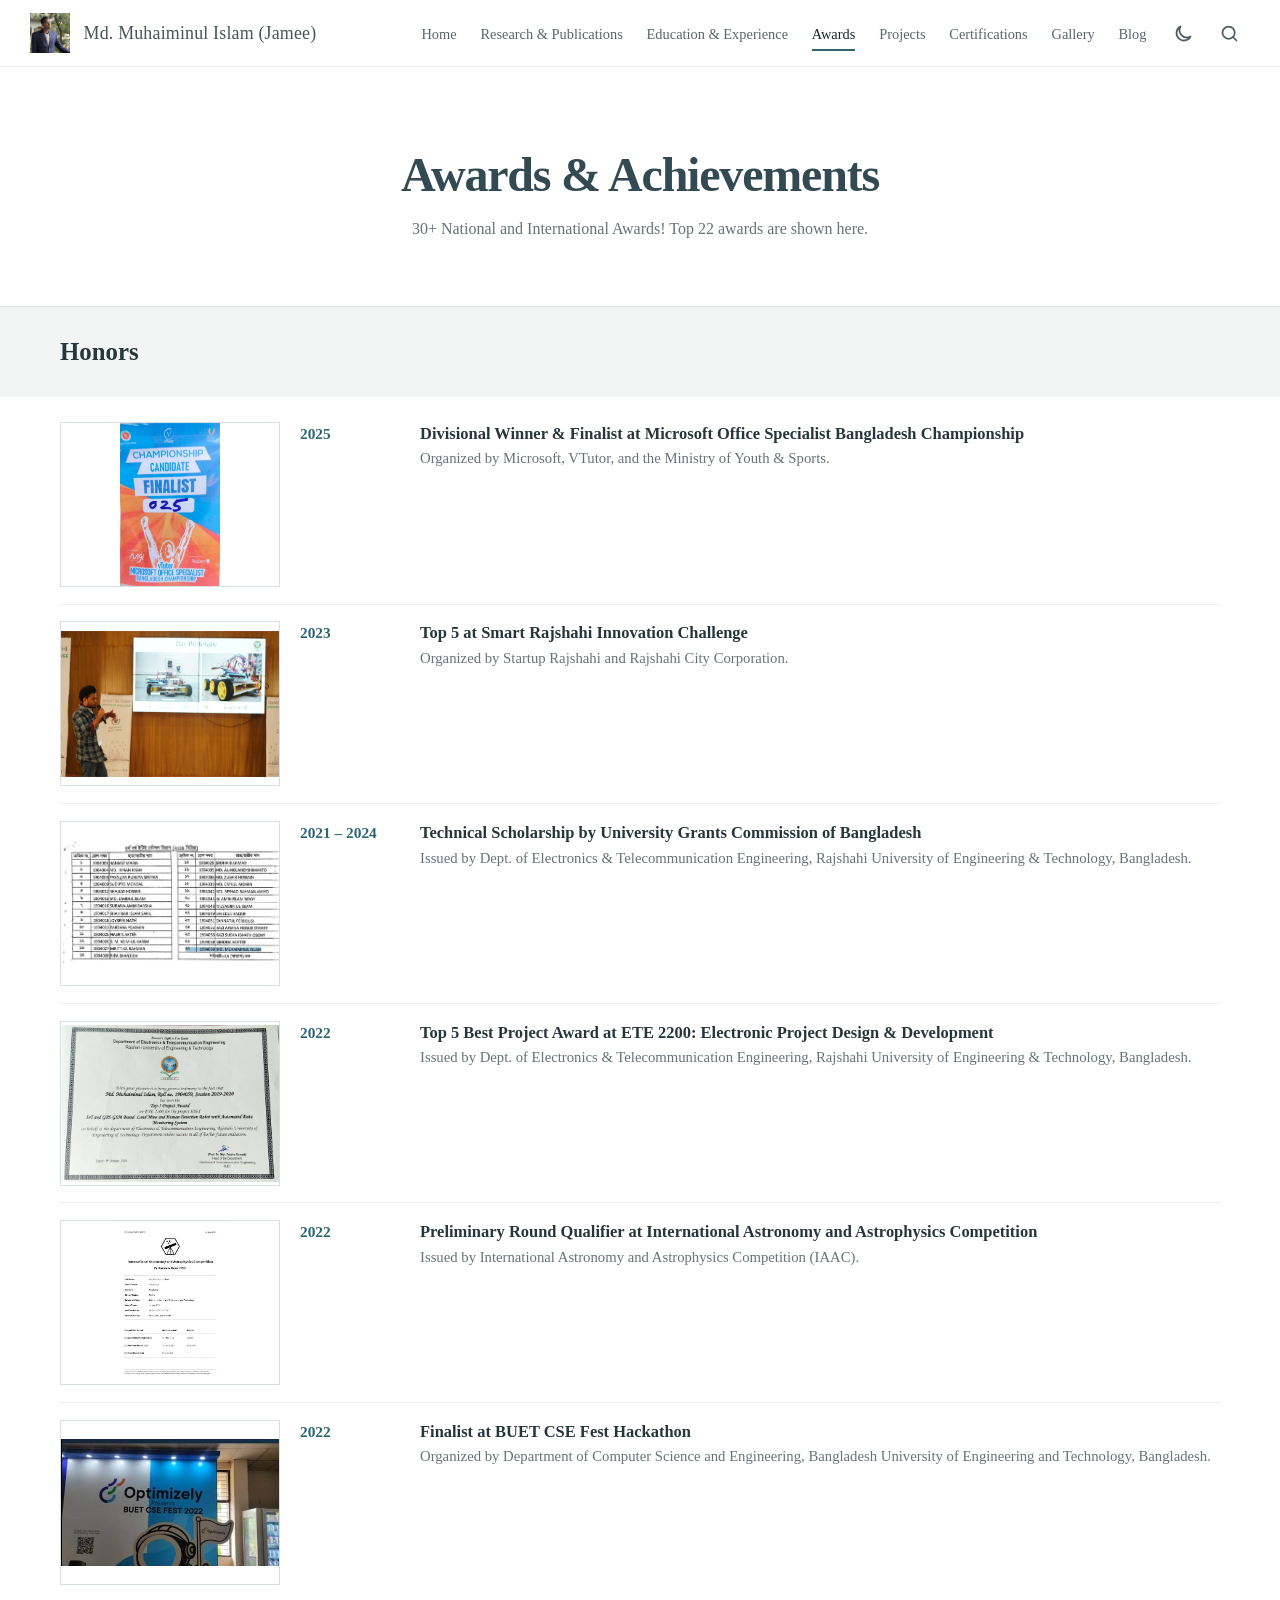
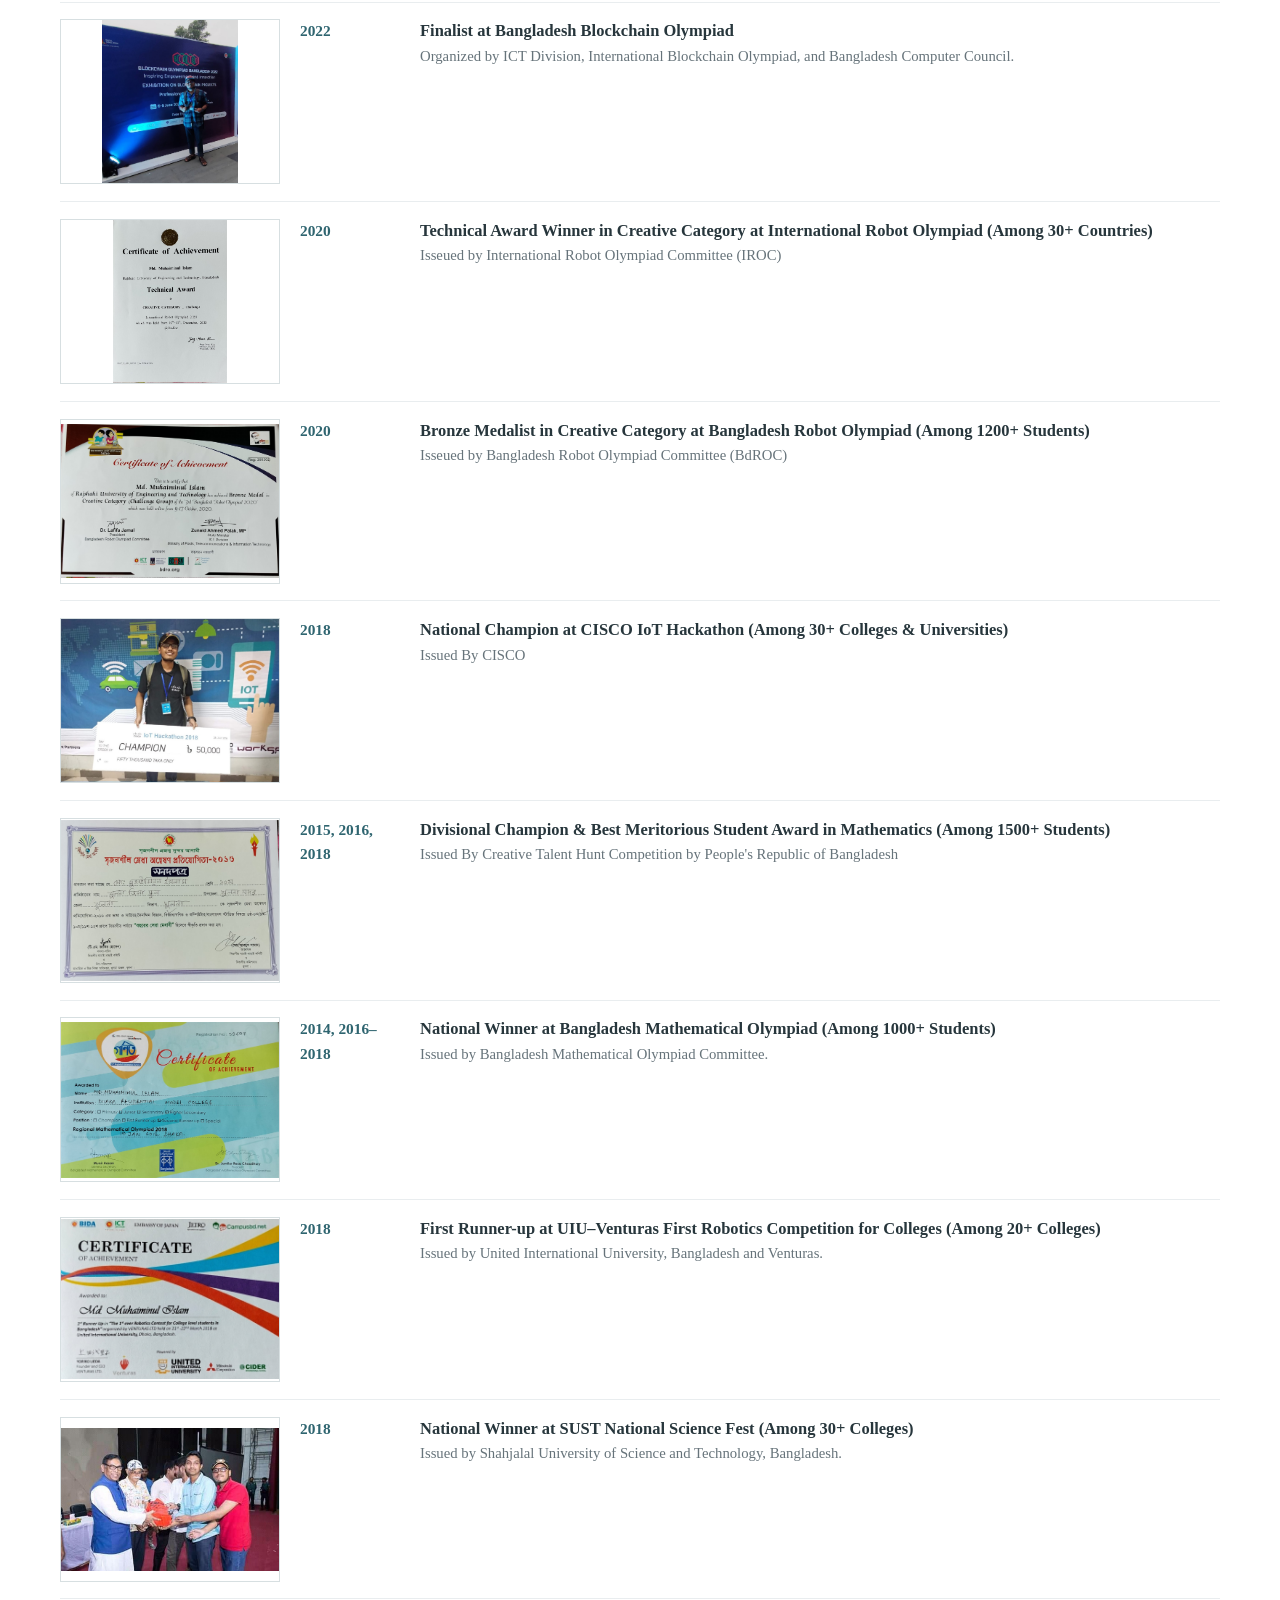
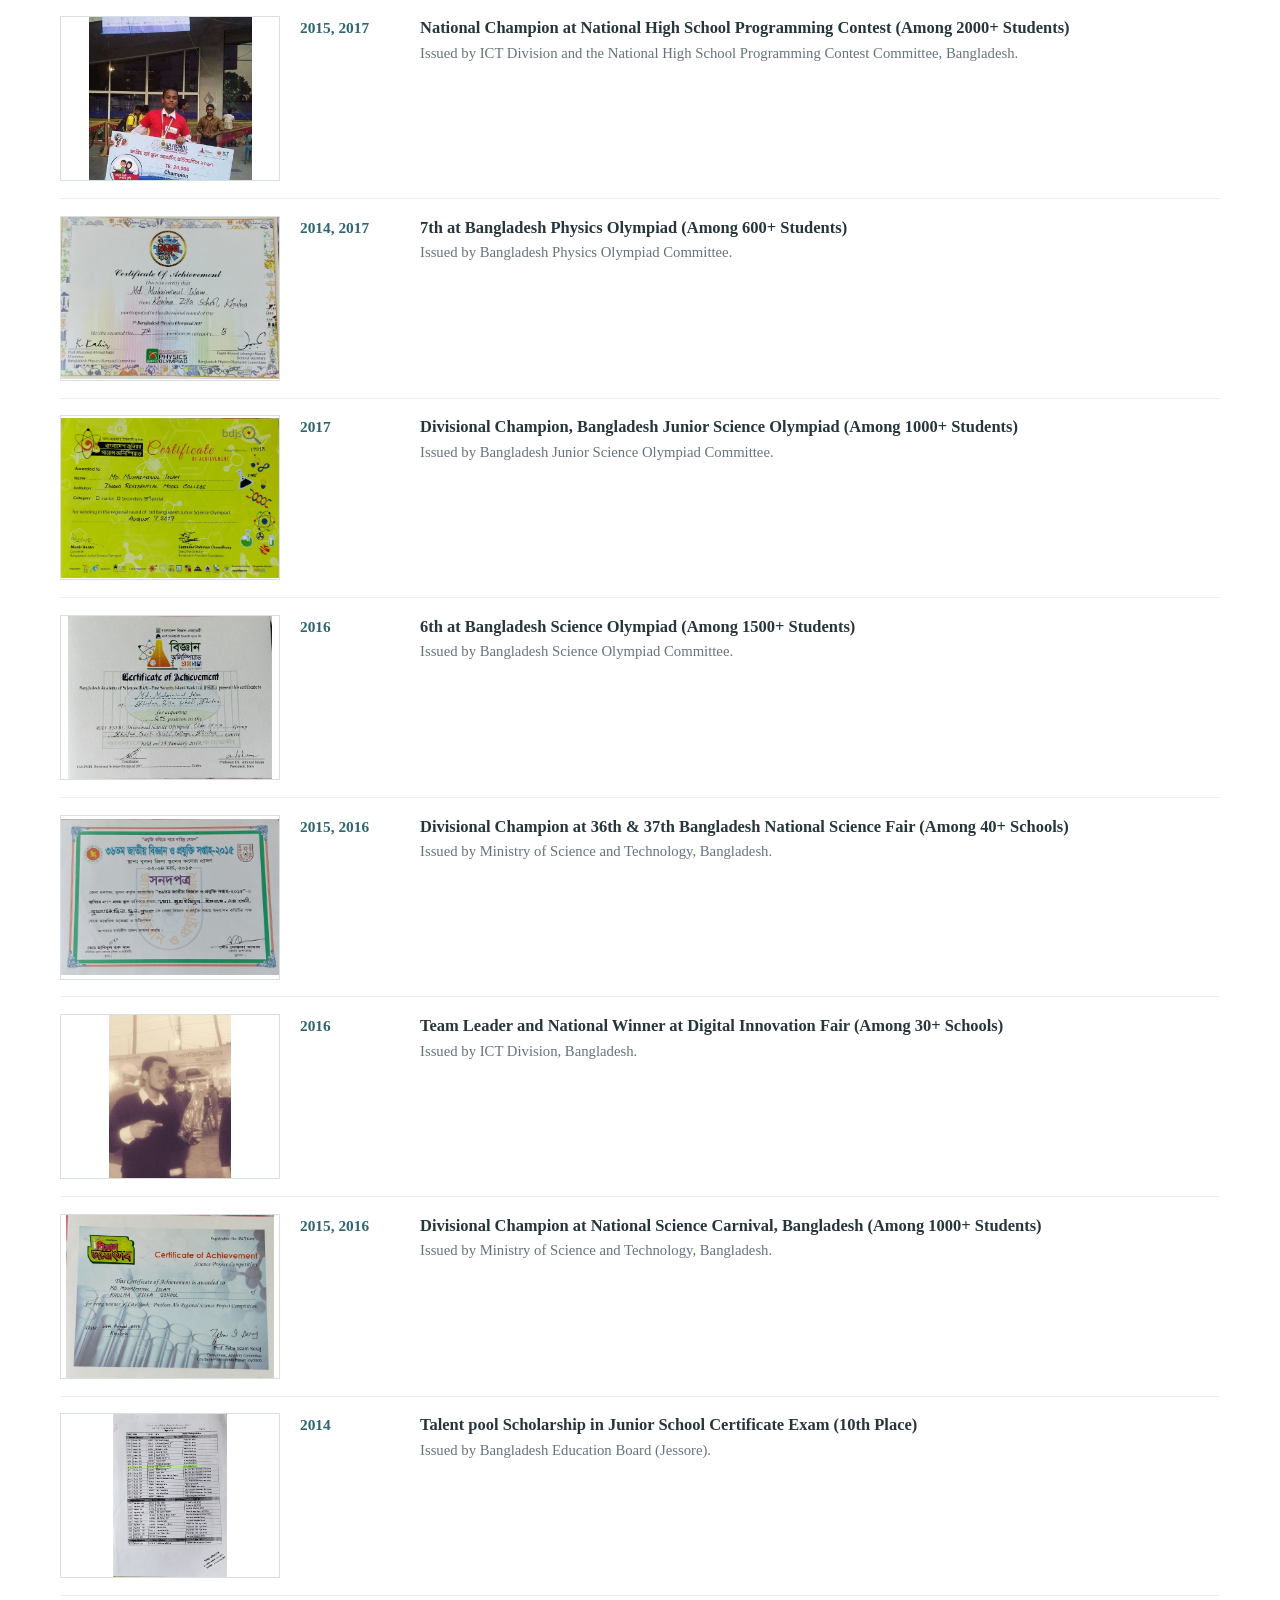
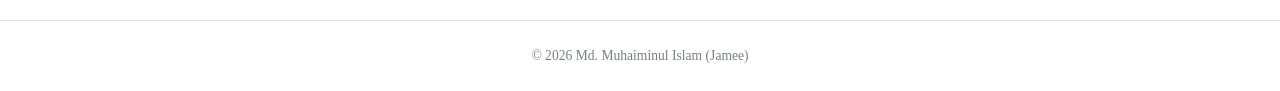
==== commit 7015a466: "Fix image previews and loading transitions" ====
--- a/awards.html
+++ b/awards.html
@@ -8,44 +8,44 @@
   <meta http-equiv="Expires" content="0">
   <title>Awards & Achievements | Md. Muhaiminul Islam (Jamee)</title>
   <meta name="description" content="Awards and achievements of Md. Muhaiminul Islam (Jamee) in robotics, programming, science, mathematics, innovation, and engineering.">
-  <link rel="stylesheet" href="assets/css/site.css?v=20260915-page-content">
+  <link rel="stylesheet" href="assets/css/site.css?v=20260916-image-stability">
 </head>
 <body>
   <a class="skip-link" href="#main-content">Skip to main content</a>
-  <header class="site-header"><div class="header-inner"><a class="brand" href="index.html" aria-label="Md. Muhaiminul Islam (Jamee), home"><span class="brand-photo"><span>MIJ</span><img loading="lazy" decoding="async" src="images/avatar.jpg?v=20260916-image-performance" alt=""></span><span>Md. Muhaiminul Islam (Jamee)</span></a><div class="nav-shell"><nav class="site-nav" data-navigation aria-label="Primary navigation"><a href="index.html">Home</a><a href="research.html">Research &amp; Publications</a><a href="experience.html">Education &amp; Experience</a><a href="awards.html" aria-current="page">Awards</a><a href="projects.html">Projects</a><a href="learning.html">Certifications</a><a href="gallery.html">Gallery</a><a href="blog.html">Blog</a></nav><button class="icon-button" type="button" data-search-open aria-label="Search this site"><svg viewBox="0 0 24 24" aria-hidden="true"><circle cx="11" cy="11" r="7"></circle><path d="m20 20-4-4"></path></svg></button><button class="menu-button" type="button" data-menu-button aria-expanded="false" aria-label="Open navigation"><svg viewBox="0 0 24 24" aria-hidden="true"><path d="M4 7h16M4 12h16M4 17h16"></path></svg></button></div></div></header>
+  <header class="site-header"><div class="header-inner"><a class="brand" href="index.html" aria-label="Md. Muhaiminul Islam (Jamee), home"><span class="brand-photo"><span>MIJ</span><img loading="lazy" decoding="async" src="images/avatar.jpg?v=20260916-image-stability" alt=""></span><span>Md. Muhaiminul Islam (Jamee)</span></a><div class="nav-shell"><nav class="site-nav" data-navigation aria-label="Primary navigation"><a href="index.html">Home</a><a href="research.html">Research &amp; Publications</a><a href="experience.html">Education &amp; Experience</a><a href="awards.html" aria-current="page">Awards</a><a href="projects.html">Projects</a><a href="learning.html">Certifications</a><a href="gallery.html">Gallery</a><a href="blog.html">Blog</a></nav><button class="icon-button" type="button" data-search-open aria-label="Search this site"><svg viewBox="0 0 24 24" aria-hidden="true"><circle cx="11" cy="11" r="7"></circle><path d="m20 20-4-4"></path></svg></button><button class="menu-button" type="button" data-menu-button aria-expanded="false" aria-label="Open navigation"><svg viewBox="0 0 24 24" aria-hidden="true"><path d="M4 7h16M4 12h16M4 17h16"></path></svg></button></div></div></header>
 
   <main id="main-content" class="page-shell">
     <header class="page-hero"><h1>Awards &amp; Achievements</h1><p>30+ National and International Awards! Top 22 awards are shown here.</p></header>
     <h2 class="band-heading" id="awards-2025">Honors</h2>
     <div class="award-list">
-      <article class="award-item"><div class="award-year">2025</div><div><h2>Divisional Winner &amp; Finalist, Microsoft Office Specialist Bangladesh Championship</h2><p>Organized by Microsoft, VTutor, and the Ministry of Youth &amp; Sports.</p></div></article>
-      <article class="award-item"><div class="award-year">2023</div><div><h2>Top 5, Smart Rajshahi Innovation Challenge</h2><p>Startup Rajshahi and Rajshahi City Corporation.</p></div></article>
-      <article class="award-item"><div class="award-year">2021–2024</div><div><h2>Technical Scholarship, University Grants Commission of Bangladesh</h2><p>Awarded through the Department of Electronics and Telecommunication Engineering, RUET.</p></div></article>
-      <article class="award-item"><div class="award-year">2022</div><div><h2>Top 5 Best Project, ETE 2200: Electronic Project Design &amp; Development</h2><p>Department of Electronics and Telecommunication Engineering, RUET.</p></div></article>
-      <article class="award-item"><div class="award-year">2022</div><div><h2>Preliminary Round Qualifier, International Astronomy and Astrophysics Competition</h2><p>International Astronomy and Astrophysics Competition (IAAC).</p></div></article>
-      <article class="award-item"><div class="award-year">2022</div><div><h2>Finalist, BUET CSE Fest Hackathon</h2><p>Department of Computer Science and Engineering, Bangladesh University of Engineering and Technology.</p></div></article>
-      <article class="award-item"><div class="award-year">2022</div><div><h2>Finalist, Bangladesh Blockchain Olympiad</h2><p>ICT Division, International Blockchain Olympiad, and Bangladesh Computer Council.</p></div></article>
-      <article class="award-item"><div class="award-year">2020</div><div><h2>Technical Award Winner, Creative Category, International Robot Olympiad</h2><p>Recognized in a competition representing more than 30 countries.</p></div></article>
-      <article class="award-item"><div class="award-year">2020</div><div><h2>Bronze Medalist, Creative Category, Bangladesh Robot Olympiad</h2><p>Selected among more than 1,200 students.</p></div></article>
-      <article class="award-item"><div class="award-year">2018</div><div><h2>National Champion, CISCO IoT Hackathon</h2><p>Won among participants from more than 30 colleges and universities.</p></div></article>
-      <article class="award-item"><div class="award-year">2015, 2016, 2018</div><div><h2>Divisional Champion &amp; Best Meritorious Student Award in Mathematics</h2><p>Creative Talent Hunt Competition, Government of Bangladesh.</p></div></article>
-      <article class="award-item"><div class="award-year">2014, 2016–2018</div><div><h2>National Winner, Bangladesh Mathematical Olympiad</h2><p>Bangladesh Mathematical Olympiad Committee.</p></div></article>
-      <article class="award-item"><div class="award-year">2018</div><div><h2>First Runner-up, UIU–Venturas First Robotic Competition for Colleges</h2><p>United International University and Venturas.</p></div></article>
-      <article class="award-item"><div class="award-year">2018</div><div><h2>National Winner, SUST National Science Fest</h2><p>Shahjalal University of Science and Technology.</p></div></article>
-      <article class="award-item"><div class="award-year">2015, 2017</div><div><h2>National Champion, National High School Programming Contest</h2><p>ICT Division and the National High School Programming Contest Committee, Bangladesh.</p></div></article>
-      <article class="award-item"><div class="award-year">2014, 2017</div><div><h2>Regional Winner, Bangladesh Physics Olympiad</h2><p>Bangladesh Physics Olympiad Committee.</p></div></article>
-      <article class="award-item"><div class="award-year">2017</div><div><h2>Divisional Champion, Bangladesh Junior Science Olympiad</h2><p>Bangladesh Junior Science Olympiad Committee.</p></div></article>
-      <article class="award-item"><div class="award-year">2016</div><div><h2>Divisional Winner, 6th Bangladesh Science Olympiad</h2><p>Bangladesh Science Olympiad Committee.</p></div></article>
-      <article class="award-item"><div class="award-year">2015, 2016</div><div><h2>Divisional Champion, 36th &amp; 37th Bangladesh National Science Fair</h2><p>Ministry of Science and Technology, Bangladesh.</p></div></article>
-      <article class="award-item"><div class="award-year">2016</div><div><h2>Team Leader &amp; National Winner, Digital Innovation Fair Bangladesh</h2><p>ICT Division, Bangladesh.</p></div></article>
-      <article class="award-item"><div class="award-year">2015, 2016</div><div><h2>Divisional Champion, National Science Carnival</h2><p>Ministry of Science and Technology, Bangladesh.</p></div></article>
-      <article class="award-item"><div class="award-year">2014</div><div><h2>Talent Pool Scholarship, Junior School Certificate Examination</h2><p>Tenth place, Bangladesh Education Board (Jessore).</p></div></article>
+      <article class="award-item"><button class="media-frame content-preview-trigger award-media" type="button" data-image-preview="images/awards/award-01.jpg?v=20260916-image-stability" data-preview-alt="Divisional Winner &amp; Finalist at Microsoft Office Specialist Bangladesh Championship" data-preview-caption="Divisional Winner &amp; Finalist at Microsoft Office Specialist Bangladesh Championship — Organized by Microsoft, VTutor, and the Ministry of Youth &amp; Sports." data-placeholder="Divisional Winner &amp; Finalist at Microsoft Office Specialist Bangladesh Championship" aria-label="Preview Divisional Winner &amp; Finalist at Microsoft Office Specialist Bangladesh Championship"><img loading="eager" fetchpriority="high" decoding="async" src="images/awards/thumbs/award-01.jpg?v=20260916-image-stability" alt="Divisional Winner &amp; Finalist at Microsoft Office Specialist Bangladesh Championship"><span class="preview-hint">Preview image</span></button><div class="award-year">2025</div><div><h2>Divisional Winner &amp; Finalist at Microsoft Office Specialist Bangladesh Championship</h2><p>Organized by Microsoft, VTutor, and the Ministry of Youth &amp; Sports.</p></div></article>
+      <article class="award-item"><button class="media-frame content-preview-trigger award-media" type="button" data-image-preview="images/awards/award-02.jpg?v=20260916-image-stability" data-preview-alt="Top 5 at Smart Rajshahi Innovation Challenge" data-preview-caption="Top 5 at Smart Rajshahi Innovation Challenge — Organized by Startup Rajshahi and Rajshahi City Corporation." data-placeholder="Top 5 at Smart Rajshahi Innovation Challenge" aria-label="Preview Top 5 at Smart Rajshahi Innovation Challenge"><img loading="eager" fetchpriority="high" decoding="async" src="images/awards/thumbs/award-02.jpg?v=20260916-image-stability" alt="Top 5 at Smart Rajshahi Innovation Challenge"><span class="preview-hint">Preview image</span></button><div class="award-year">2023</div><div><h2>Top 5 at Smart Rajshahi Innovation Challenge</h2><p>Organized by Startup Rajshahi and Rajshahi City Corporation.</p></div></article>
+      <article class="award-item"><button class="media-frame content-preview-trigger award-media" type="button" data-image-preview="images/awards/award-03.jpg?v=20260916-image-stability" data-preview-alt="Technical Scholarship by University Grants Commission of Bangladesh" data-preview-caption="Technical Scholarship by University Grants Commission of Bangladesh — Issued by Dept. of Electronics &amp; Telecommunication Engineering, Rajshahi University of Engineering &amp; Technology, Bangladesh." data-placeholder="Technical Scholarship by University Grants Commission of Bangladesh" aria-label="Preview Technical Scholarship by University Grants Commission of Bangladesh"><img loading="lazy" decoding="async" src="images/awards/thumbs/award-03.jpg?v=20260916-image-stability" alt="Technical Scholarship by University Grants Commission of Bangladesh"><span class="preview-hint">Preview image</span></button><div class="award-year">2021 – 2024</div><div><h2>Technical Scholarship by University Grants Commission of Bangladesh</h2><p>Issued by Dept. of Electronics &amp; Telecommunication Engineering, Rajshahi University of Engineering &amp; Technology, Bangladesh.</p></div></article>
+      <article class="award-item"><button class="media-frame content-preview-trigger award-media" type="button" data-image-preview="images/awards/award-04.jpg?v=20260916-image-stability" data-preview-alt="Top 5 Best Project Award at ETE 2200: Electronic Project Design &amp; Development" data-preview-caption="Top 5 Best Project Award at ETE 2200: Electronic Project Design &amp; Development — Issued by Dept. of Electronics &amp; Telecommunication Engineering, Rajshahi University of Engineering &amp; Technology, Bangladesh." data-placeholder="Top 5 Best Project Award at ETE 2200: Electronic Project Design &amp; Development" aria-label="Preview Top 5 Best Project Award at ETE 2200: Electronic Project Design &amp; Development"><img loading="lazy" decoding="async" src="images/awards/thumbs/award-04.jpg?v=20260916-image-stability" alt="Top 5 Best Project Award at ETE 2200: Electronic Project Design &amp; Development"><span class="preview-hint">Preview image</span></button><div class="award-year">2022</div><div><h2>Top 5 Best Project Award at ETE 2200: Electronic Project Design &amp; Development</h2><p>Issued by Dept. of Electronics &amp; Telecommunication Engineering, Rajshahi University of Engineering &amp; Technology, Bangladesh.</p></div></article>
+      <article class="award-item"><button class="media-frame content-preview-trigger award-media" type="button" data-image-preview="images/awards/award-05.jpg?v=20260916-image-stability" data-preview-alt="Preliminary Round Qualifier at International Astronomy and Astrophysics Competition" data-preview-caption="Preliminary Round Qualifier at International Astronomy and Astrophysics Competition — Issued by International Astronomy and Astrophysics Competition (IAAC)." data-placeholder="Preliminary Round Qualifier at International Astronomy and Astrophysics Competition" aria-label="Preview Preliminary Round Qualifier at International Astronomy and Astrophysics Competition"><img loading="lazy" decoding="async" src="images/awards/thumbs/award-05.jpg?v=20260916-image-stability" alt="Preliminary Round Qualifier at International Astronomy and Astrophysics Competition"><span class="preview-hint">Preview image</span></button><div class="award-year">2022</div><div><h2>Preliminary Round Qualifier at International Astronomy and Astrophysics Competition</h2><p>Issued by International Astronomy and Astrophysics Competition (IAAC).</p></div></article>
+      <article class="award-item"><button class="media-frame content-preview-trigger award-media" type="button" data-image-preview="images/awards/award-06.jpg?v=20260916-image-stability" data-preview-alt="Finalist at BUET CSE Fest Hackathon" data-preview-caption="Finalist at BUET CSE Fest Hackathon — Organized by Department of Computer Science and Engineering, Bangladesh University of Engineering and Technology, Bangladesh." data-placeholder="Finalist at BUET CSE Fest Hackathon" aria-label="Preview Finalist at BUET CSE Fest Hackathon"><img loading="lazy" decoding="async" src="images/awards/thumbs/award-06.jpg?v=20260916-image-stability" alt="Finalist at BUET CSE Fest Hackathon"><span class="preview-hint">Preview image</span></button><div class="award-year">2022</div><div><h2>Finalist at BUET CSE Fest Hackathon</h2><p>Organized by Department of Computer Science and Engineering, Bangladesh University of Engineering and Technology, Bangladesh.</p></div></article>
+      <article class="award-item"><button class="media-frame content-preview-trigger award-media" type="button" data-image-preview="images/awards/award-07.jpg?v=20260916-image-stability" data-preview-alt="Finalist at Bangladesh Blockchain Olympiad" data-preview-caption="Finalist at Bangladesh Blockchain Olympiad — Organized by ICT Division, International Blockchain Olympiad, and Bangladesh Computer Council." data-placeholder="Finalist at Bangladesh Blockchain Olympiad" aria-label="Preview Finalist at Bangladesh Blockchain Olympiad"><img loading="lazy" decoding="async" src="images/awards/thumbs/award-07.jpg?v=20260916-image-stability" alt="Finalist at Bangladesh Blockchain Olympiad"><span class="preview-hint">Preview image</span></button><div class="award-year">2022</div><div><h2>Finalist at Bangladesh Blockchain Olympiad</h2><p>Organized by ICT Division, International Blockchain Olympiad, and Bangladesh Computer Council.</p></div></article>
+      <article class="award-item"><button class="media-frame content-preview-trigger award-media" type="button" data-image-preview="images/awards/award-08.jpg?v=20260916-image-stability" data-preview-alt="Technical Award Winner in Creative Category at International Robot Olympiad (Among 30+ Countries)" data-preview-caption="Technical Award Winner in Creative Category at International Robot Olympiad (Among 30+ Countries) — Isseued by International Robot Olympiad Committee (IROC)" data-placeholder="Technical Award Winner in Creative Category at International Robot Olympiad (Among 30+ Countries)" aria-label="Preview Technical Award Winner in Creative Category at International Robot Olympiad (Among 30+ Countries)"><img loading="lazy" decoding="async" src="images/awards/thumbs/award-08.jpg?v=20260916-image-stability" alt="Technical Award Winner in Creative Category at International Robot Olympiad (Among 30+ Countries)"><span class="preview-hint">Preview image</span></button><div class="award-year">2020</div><div><h2>Technical Award Winner in Creative Category at International Robot Olympiad (Among 30+ Countries)</h2><p>Isseued by International Robot Olympiad Committee (IROC)</p></div></article>
+      <article class="award-item"><button class="media-frame content-preview-trigger award-media" type="button" data-image-preview="images/awards/award-09.jpg?v=20260916-image-stability" data-preview-alt="Bronze Medalist in Creative Category at Bangladesh Robot Olympiad (Among 1200+ Students)" data-preview-caption="Bronze Medalist in Creative Category at Bangladesh Robot Olympiad (Among 1200+ Students) — Isseued by Bangladesh Robot Olympiad Committee (BdROC)" data-placeholder="Bronze Medalist in Creative Category at Bangladesh Robot Olympiad (Among 1200+ Students)" aria-label="Preview Bronze Medalist in Creative Category at Bangladesh Robot Olympiad (Among 1200+ Students)"><img loading="lazy" decoding="async" src="images/awards/thumbs/award-09.jpg?v=20260916-image-stability" alt="Bronze Medalist in Creative Category at Bangladesh Robot Olympiad (Among 1200+ Students)"><span class="preview-hint">Preview image</span></button><div class="award-year">2020</div><div><h2>Bronze Medalist in Creative Category at Bangladesh Robot Olympiad (Among 1200+ Students)</h2><p>Isseued by Bangladesh Robot Olympiad Committee (BdROC)</p></div></article>
+      <article class="award-item"><button class="media-frame content-preview-trigger award-media" type="button" data-image-preview="images/awards/award-10.jpg?v=20260916-image-stability" data-preview-alt="National Champion at CISCO IoT Hackathon (Among 30+ Colleges &amp; Universities)" data-preview-caption="National Champion at CISCO IoT Hackathon (Among 30+ Colleges &amp; Universities) — Issued By CISCO" data-placeholder="National Champion at CISCO IoT Hackathon (Among 30+ Colleges &amp; Universities)" aria-label="Preview National Champion at CISCO IoT Hackathon (Among 30+ Colleges &amp; Universities)"><img loading="lazy" decoding="async" src="images/awards/thumbs/award-10.jpg?v=20260916-image-stability" alt="National Champion at CISCO IoT Hackathon (Among 30+ Colleges &amp; Universities)"><span class="preview-hint">Preview image</span></button><div class="award-year">2018</div><div><h2>National Champion at CISCO IoT Hackathon (Among 30+ Colleges &amp; Universities)</h2><p>Issued By CISCO</p></div></article>
+      <article class="award-item"><button class="media-frame content-preview-trigger award-media" type="button" data-image-preview="images/awards/award-11.jpg?v=20260916-image-stability" data-preview-alt="Divisional Champion &amp; Best Meritorious Student Award in Mathematics (Among 1500+ Students)" data-preview-caption="Divisional Champion &amp; Best Meritorious Student Award in Mathematics (Among 1500+ Students) — Issued By Creative Talent Hunt Competition by People&#039;s Republic of Bangladesh" data-placeholder="Divisional Champion &amp; Best Meritorious Student Award in Mathematics (Among 1500+ Students)" aria-label="Preview Divisional Champion &amp; Best Meritorious Student Award in Mathematics (Among 1500+ Students)"><img loading="lazy" decoding="async" src="images/awards/thumbs/award-11.jpg?v=20260916-image-stability" alt="Divisional Champion &amp; Best Meritorious Student Award in Mathematics (Among 1500+ Students)"><span class="preview-hint">Preview image</span></button><div class="award-year">2015, 2016, 2018</div><div><h2>Divisional Champion &amp; Best Meritorious Student Award in Mathematics (Among 1500+ Students)</h2><p>Issued By Creative Talent Hunt Competition by People&#039;s Republic of Bangladesh</p></div></article>
+      <article class="award-item"><button class="media-frame content-preview-trigger award-media" type="button" data-image-preview="images/awards/award-12.jpg?v=20260916-image-stability" data-preview-alt="National Winner at Bangladesh Mathematical Olympiad (Among 1000+ Students)" data-preview-caption="National Winner at Bangladesh Mathematical Olympiad (Among 1000+ Students) — Issued by Bangladesh Mathematical Olympiad Committee." data-placeholder="National Winner at Bangladesh Mathematical Olympiad (Among 1000+ Students)" aria-label="Preview National Winner at Bangladesh Mathematical Olympiad (Among 1000+ Students)"><img loading="lazy" decoding="async" src="images/awards/thumbs/award-12.jpg?v=20260916-image-stability" alt="National Winner at Bangladesh Mathematical Olympiad (Among 1000+ Students)"><span class="preview-hint">Preview image</span></button><div class="award-year">2014, 2016–2018</div><div><h2>National Winner at Bangladesh Mathematical Olympiad (Among 1000+ Students)</h2><p>Issued by Bangladesh Mathematical Olympiad Committee.</p></div></article>
+      <article class="award-item"><button class="media-frame content-preview-trigger award-media" type="button" data-image-preview="images/awards/award-13.jpg?v=20260916-image-stability" data-preview-alt="First Runner-up at UIU–Venturas First Robotics Competition for Colleges (Among 20+ Colleges)" data-preview-caption="First Runner-up at UIU–Venturas First Robotics Competition for Colleges (Among 20+ Colleges) — Issued by United International University, Bangladesh and Venturas." data-placeholder="First Runner-up at UIU–Venturas First Robotics Competition for Colleges (Among 20+ Colleges)" aria-label="Preview First Runner-up at UIU–Venturas First Robotics Competition for Colleges (Among 20+ Colleges)"><img loading="lazy" decoding="async" src="images/awards/thumbs/award-13.jpg?v=20260916-image-stability" alt="First Runner-up at UIU–Venturas First Robotics Competition for Colleges (Among 20+ Colleges)"><span class="preview-hint">Preview image</span></button><div class="award-year">2018</div><div><h2>First Runner-up at UIU–Venturas First Robotics Competition for Colleges (Among 20+ Colleges)</h2><p>Issued by United International University, Bangladesh and Venturas.</p></div></article>
+      <article class="award-item"><button class="media-frame content-preview-trigger award-media" type="button" data-image-preview="images/awards/award-14.jpg?v=20260916-image-stability" data-preview-alt="National Winner at SUST National Science Fest (Among 30+ Colleges)" data-preview-caption="National Winner at SUST National Science Fest (Among 30+ Colleges) — Issued by Shahjalal University of Science and Technology, Bangladesh." data-placeholder="National Winner at SUST National Science Fest (Among 30+ Colleges)" aria-label="Preview National Winner at SUST National Science Fest (Among 30+ Colleges)"><img loading="lazy" decoding="async" src="images/awards/thumbs/award-14.jpg?v=20260916-image-stability" alt="National Winner at SUST National Science Fest (Among 30+ Colleges)"><span class="preview-hint">Preview image</span></button><div class="award-year">2018</div><div><h2>National Winner at SUST National Science Fest (Among 30+ Colleges)</h2><p>Issued by Shahjalal University of Science and Technology, Bangladesh.</p></div></article>
+      <article class="award-item"><button class="media-frame content-preview-trigger award-media" type="button" data-image-preview="images/awards/award-15.jpg?v=20260916-image-stability" data-preview-alt="National Champion at National High School Programming Contest (Among 2000+ Students)" data-preview-caption="National Champion at National High School Programming Contest (Among 2000+ Students) — Issued by ICT Division and the National High School Programming Contest Committee, Bangladesh." data-placeholder="National Champion at National High School Programming Contest (Among 2000+ Students)" aria-label="Preview National Champion at National High School Programming Contest (Among 2000+ Students)"><img loading="lazy" decoding="async" src="images/awards/thumbs/award-15.jpg?v=20260916-image-stability" alt="National Champion at National High School Programming Contest (Among 2000+ Students)"><span class="preview-hint">Preview image</span></button><div class="award-year">2015, 2017</div><div><h2>National Champion at National High School Programming Contest (Among 2000+ Students)</h2><p>Issued by ICT Division and the National High School Programming Contest Committee, Bangladesh.</p></div></article>
+      <article class="award-item"><button class="media-frame content-preview-trigger award-media" type="button" data-image-preview="images/awards/award-16.jpg?v=20260916-image-stability" data-preview-alt="7th at Bangladesh Physics Olympiad (Among 600+ Students)" data-preview-caption="7th at Bangladesh Physics Olympiad (Among 600+ Students) — Issued by Bangladesh Physics Olympiad Committee." data-placeholder="7th at Bangladesh Physics Olympiad (Among 600+ Students)" aria-label="Preview 7th at Bangladesh Physics Olympiad (Among 600+ Students)"><img loading="lazy" decoding="async" src="images/awards/thumbs/award-16.jpg?v=20260916-image-stability" alt="7th at Bangladesh Physics Olympiad (Among 600+ Students)"><span class="preview-hint">Preview image</span></button><div class="award-year">2014, 2017</div><div><h2>7th at Bangladesh Physics Olympiad (Among 600+ Students)</h2><p>Issued by Bangladesh Physics Olympiad Committee.</p></div></article>
+      <article class="award-item"><button class="media-frame content-preview-trigger award-media" type="button" data-image-preview="images/awards/award-17.jpg?v=20260916-image-stability" data-preview-alt="Divisional Champion, Bangladesh Junior Science Olympiad (Among 1000+ Students)" data-preview-caption="Divisional Champion, Bangladesh Junior Science Olympiad (Among 1000+ Students) — Issued by Bangladesh Junior Science Olympiad Committee." data-placeholder="Divisional Champion, Bangladesh Junior Science Olympiad (Among 1000+ Students)" aria-label="Preview Divisional Champion, Bangladesh Junior Science Olympiad (Among 1000+ Students)"><img loading="lazy" decoding="async" src="images/awards/thumbs/award-17.jpg?v=20260916-image-stability" alt="Divisional Champion, Bangladesh Junior Science Olympiad (Among 1000+ Students)"><span class="preview-hint">Preview image</span></button><div class="award-year">2017</div><div><h2>Divisional Champion, Bangladesh Junior Science Olympiad (Among 1000+ Students)</h2><p>Issued by Bangladesh Junior Science Olympiad Committee.</p></div></article>
+      <article class="award-item"><button class="media-frame content-preview-trigger award-media" type="button" data-image-preview="images/awards/award-18.jpg?v=20260916-image-stability" data-preview-alt="6th at Bangladesh Science Olympiad (Among 1500+ Students)" data-preview-caption="6th at Bangladesh Science Olympiad (Among 1500+ Students) — Issued by Bangladesh Science Olympiad Committee." data-placeholder="6th at Bangladesh Science Olympiad (Among 1500+ Students)" aria-label="Preview 6th at Bangladesh Science Olympiad (Among 1500+ Students)"><img loading="lazy" decoding="async" src="images/awards/thumbs/award-18.jpg?v=20260916-image-stability" alt="6th at Bangladesh Science Olympiad (Among 1500+ Students)"><span class="preview-hint">Preview image</span></button><div class="award-year">2016</div><div><h2>6th at Bangladesh Science Olympiad (Among 1500+ Students)</h2><p>Issued by Bangladesh Science Olympiad Committee.</p></div></article>
+      <article class="award-item"><button class="media-frame content-preview-trigger award-media" type="button" data-image-preview="images/awards/award-19.jpg?v=20260916-image-stability" data-preview-alt="Divisional Champion at 36th &amp; 37th Bangladesh National Science Fair (Among 40+ Schools)" data-preview-caption="Divisional Champion at 36th &amp; 37th Bangladesh National Science Fair (Among 40+ Schools) — Issued by Ministry of Science and Technology, Bangladesh." data-placeholder="Divisional Champion at 36th &amp; 37th Bangladesh National Science Fair (Among 40+ Schools)" aria-label="Preview Divisional Champion at 36th &amp; 37th Bangladesh National Science Fair (Among 40+ Schools)"><img loading="lazy" decoding="async" src="images/awards/thumbs/award-19.jpg?v=20260916-image-stability" alt="Divisional Champion at 36th &amp; 37th Bangladesh National Science Fair (Among 40+ Schools)"><span class="preview-hint">Preview image</span></button><div class="award-year">2015, 2016</div><div><h2>Divisional Champion at 36th &amp; 37th Bangladesh National Science Fair (Among 40+ Schools)</h2><p>Issued by Ministry of Science and Technology, Bangladesh.</p></div></article>
+      <article class="award-item"><button class="media-frame content-preview-trigger award-media" type="button" data-image-preview="images/awards/award-20.jpg?v=20260916-image-stability" data-preview-alt="Team Leader and National Winner at Digital Innovation Fair (Among 30+ Schools)" data-preview-caption="Team Leader and National Winner at Digital Innovation Fair (Among 30+ Schools) — Issued by ICT Division, Bangladesh." data-placeholder="Team Leader and National Winner at Digital Innovation Fair (Among 30+ Schools)" aria-label="Preview Team Leader and National Winner at Digital Innovation Fair (Among 30+ Schools)"><img loading="lazy" decoding="async" src="images/awards/thumbs/award-20.jpg?v=20260916-image-stability" alt="Team Leader and National Winner at Digital Innovation Fair (Among 30+ Schools)"><span class="preview-hint">Preview image</span></button><div class="award-year">2016</div><div><h2>Team Leader and National Winner at Digital Innovation Fair (Among 30+ Schools)</h2><p>Issued by ICT Division, Bangladesh.</p></div></article>
+      <article class="award-item"><button class="media-frame content-preview-trigger award-media" type="button" data-image-preview="images/awards/award-21.jpg?v=20260916-image-stability" data-preview-alt="Divisional Champion at National Science Carnival, Bangladesh (Among 1000+ Students)" data-preview-caption="Divisional Champion at National Science Carnival, Bangladesh (Among 1000+ Students) — Issued by Ministry of Science and Technology, Bangladesh." data-placeholder="Divisional Champion at National Science Carnival, Bangladesh (Among 1000+ Students)" aria-label="Preview Divisional Champion at National Science Carnival, Bangladesh (Among 1000+ Students)"><img loading="lazy" decoding="async" src="images/awards/thumbs/award-21.jpg?v=20260916-image-stability" alt="Divisional Champion at National Science Carnival, Bangladesh (Among 1000+ Students)"><span class="preview-hint">Preview image</span></button><div class="award-year">2015, 2016</div><div><h2>Divisional Champion at National Science Carnival, Bangladesh (Among 1000+ Students)</h2><p>Issued by Ministry of Science and Technology, Bangladesh.</p></div></article>
+      <article class="award-item"><button class="media-frame content-preview-trigger award-media" type="button" data-image-preview="images/awards/award-22.jpg?v=20260916-image-stability" data-preview-alt="Talent pool Scholarship in Junior School Certificate Exam (10th Place)" data-preview-caption="Talent pool Scholarship in Junior School Certificate Exam (10th Place) — Issued by Bangladesh Education Board (Jessore)." data-placeholder="Talent pool Scholarship in Junior School Certificate Exam (10th Place)" aria-label="Preview Talent pool Scholarship in Junior School Certificate Exam (10th Place)"><img loading="lazy" decoding="async" src="images/awards/thumbs/award-22.jpg?v=20260916-image-stability" alt="Talent pool Scholarship in Junior School Certificate Exam (10th Place)"><span class="preview-hint">Preview image</span></button><div class="award-year">2014</div><div><h2>Talent pool Scholarship in Junior School Certificate Exam (10th Place)</h2><p>Issued by Bangladesh Education Board (Jessore).</p></div></article>
     </div>
   </main>
 
   <footer class="site-footer"><p>© <span data-current-year>2026</span> Md. Muhaiminul Islam (Jamee)</p></footer>
   <div class="search-dialog" data-search-dialog aria-hidden="true" role="dialog" aria-modal="true" aria-labelledby="search-title"><div class="search-panel"><div class="search-topline"><h2 id="search-title">Search this site</h2><button class="search-close" type="button" data-search-close aria-label="Close search">×</button></div><label for="site-search" class="skip-link">Search</label><input id="site-search" class="search-input" type="search" placeholder="Search research, projects, skills…" autocomplete="off" data-search-input><ul class="search-results" data-search-results aria-live="polite"><li class="search-hint">Start typing to search the portfolio.</li></ul></div></div>
-  <script src="assets/js/content.js?v=20260916-image-performance"></script>
-  <script src="assets/js/site.js?v=20260916-image-performance"></script>
+  <script src="assets/js/content.js?v=20260916-image-stability"></script>
+  <script src="assets/js/site.js?v=20260916-image-stability"></script>
 </body>
 </html>
--- a/assets/css/site.css
+++ b/assets/css/site.css
@@ -307,6 +307,10 @@
   letter-spacing: 0.03em;
 }
 
+.media-frame.has-image::before {
+  visibility: hidden;
+}
+
 .media-frame img {
   position: absolute;
   inset: 0;
@@ -849,13 +853,19 @@
   display: grid;
   padding: 1.05rem 0;
   border-bottom: 1px solid #e9edef;
-  grid-template-columns: 190px 100px minmax(0, 1fr);
+  grid-template-columns: 220px 100px minmax(0, 1fr);
   gap: 1.25rem;
 }
 
 .award-media {
   min-height: 0;
   aspect-ratio: 4 / 3;
+  background: #fff;
+}
+
+.award-media img {
+  object-fit: contain;
+  image-rendering: auto;
 }
 
 .award-year {
